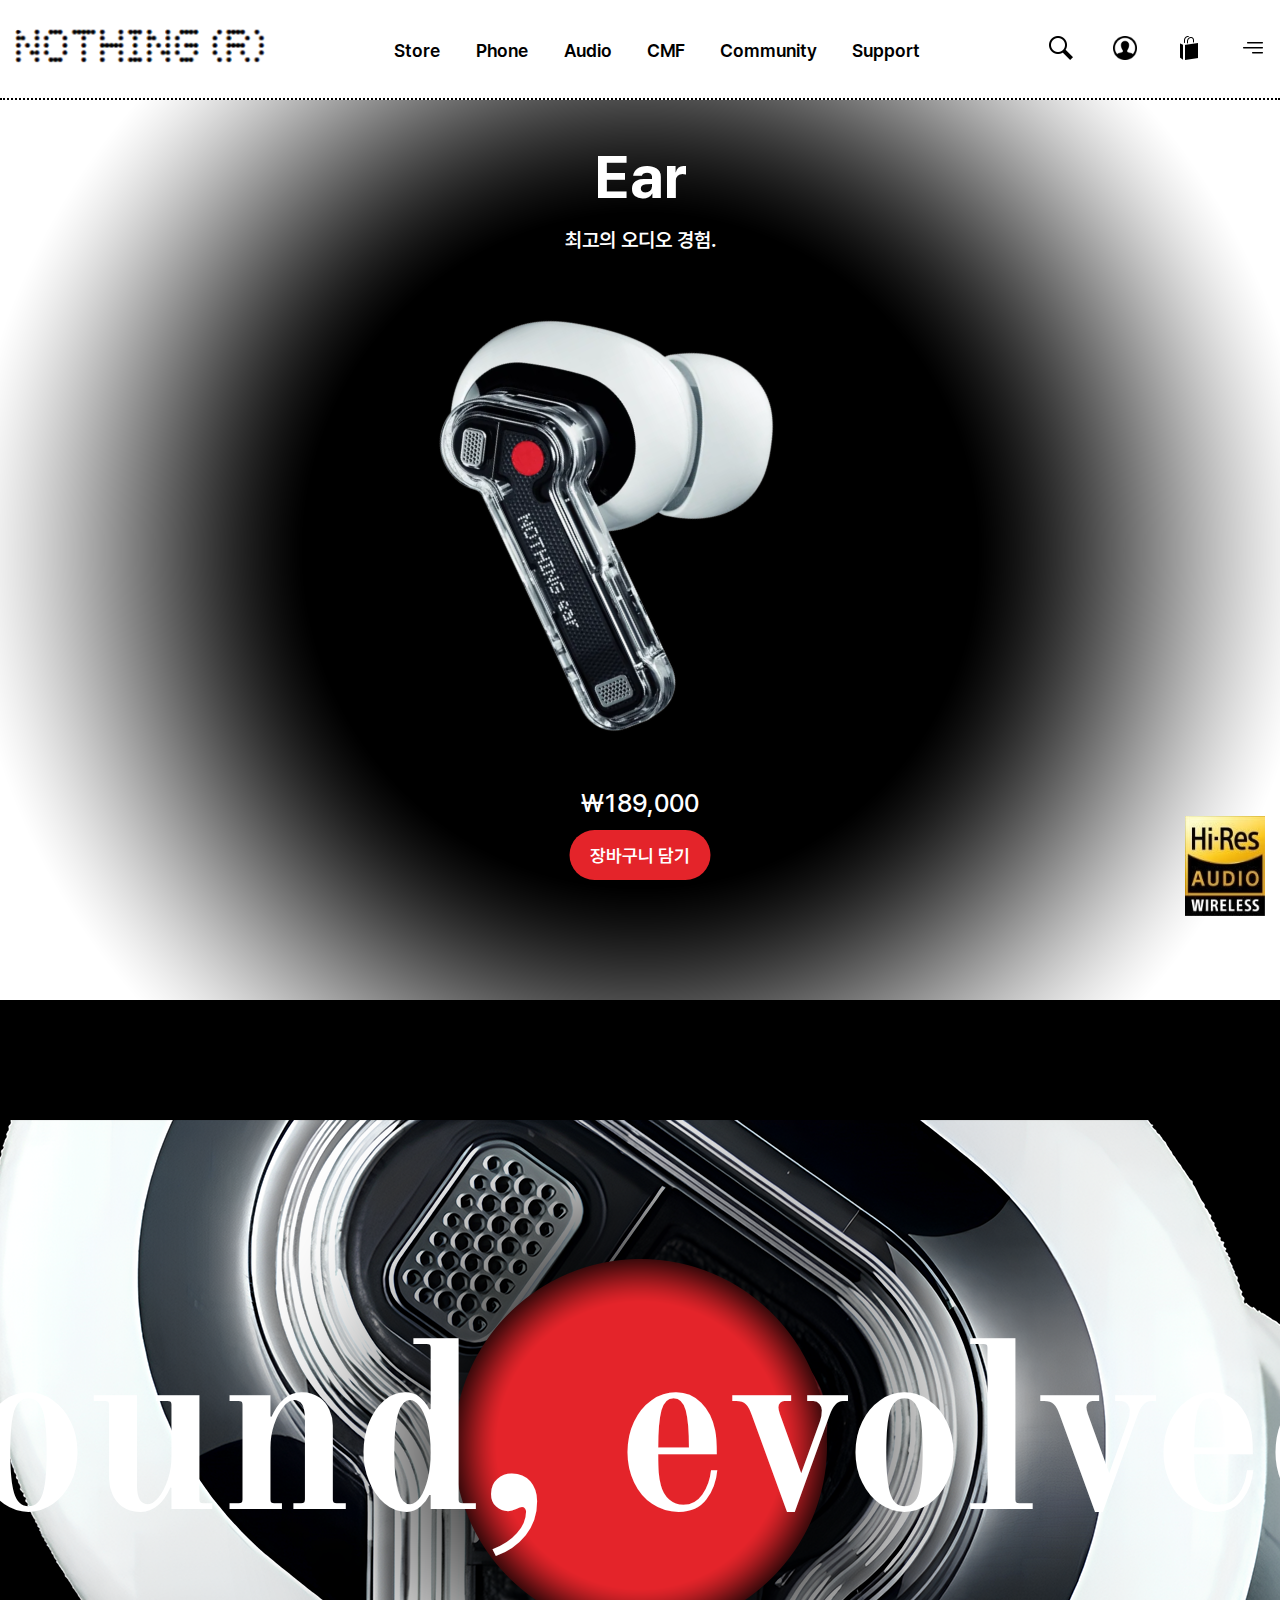
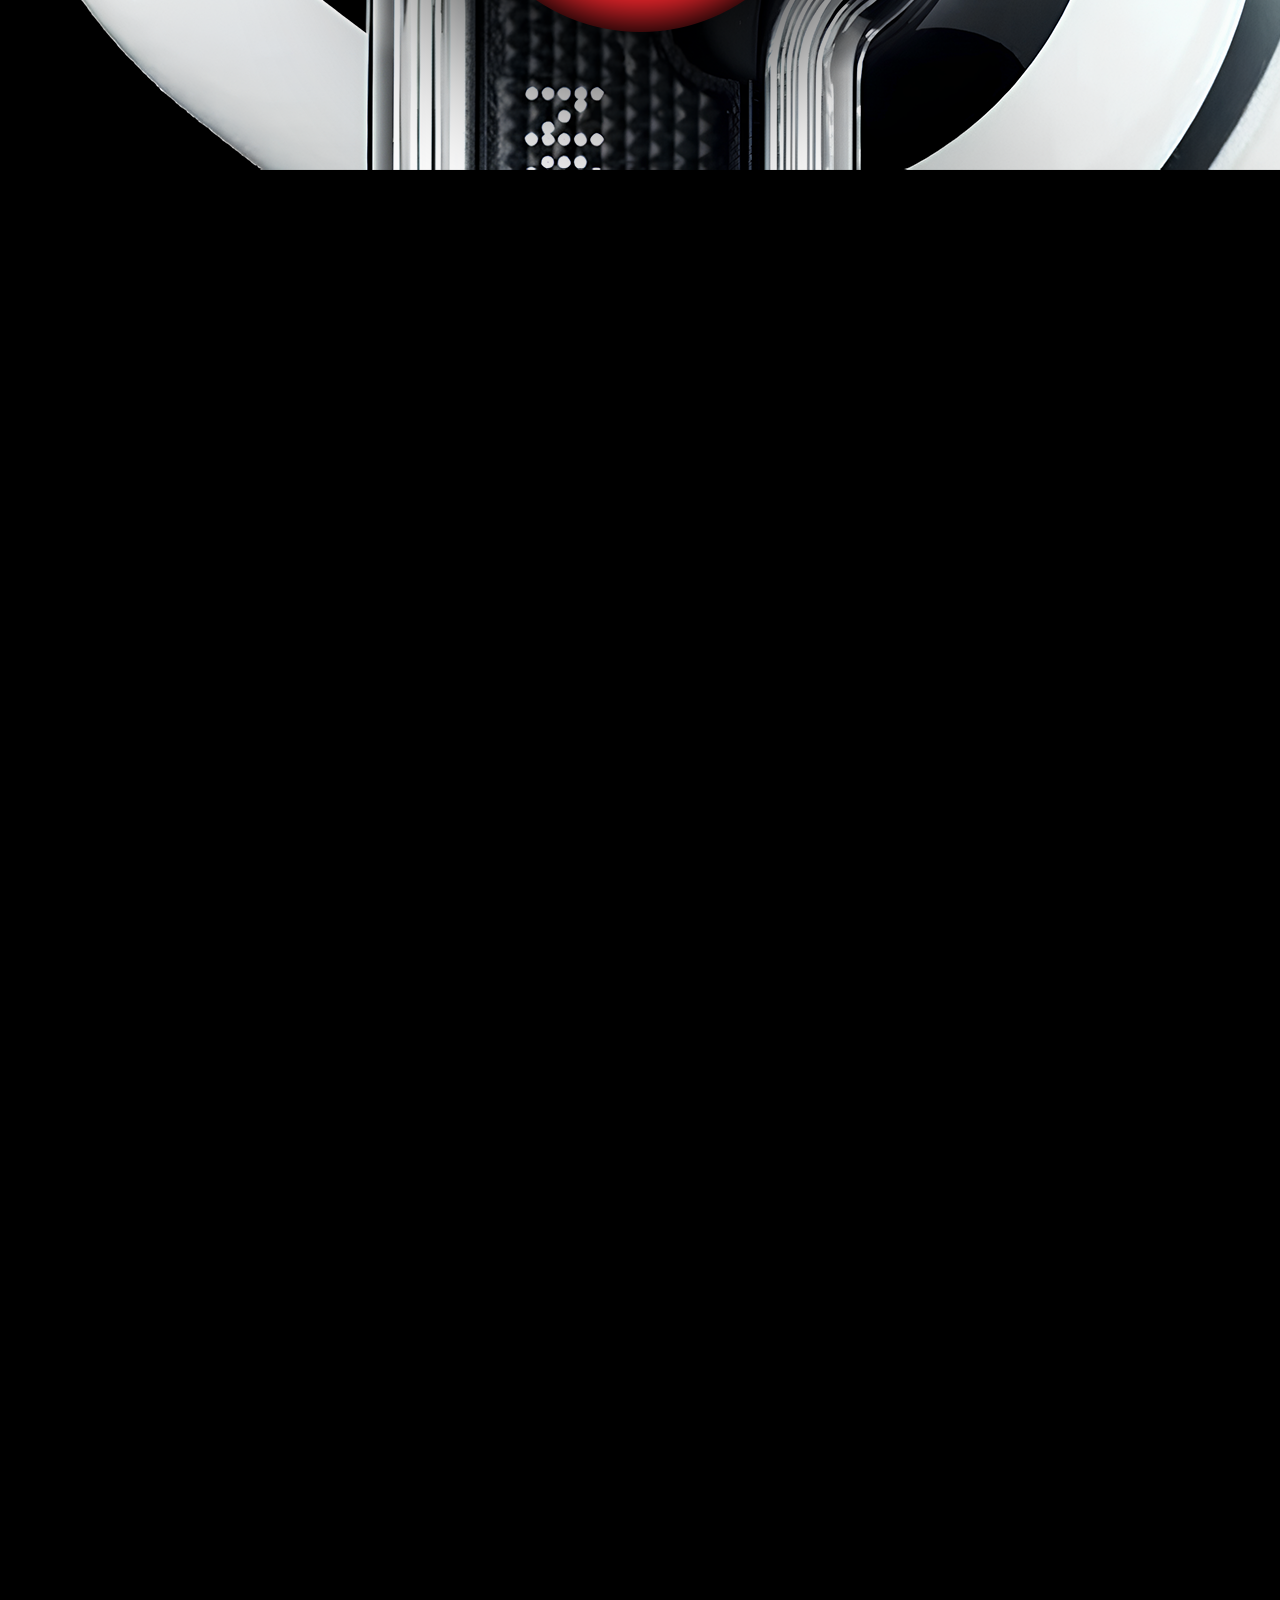
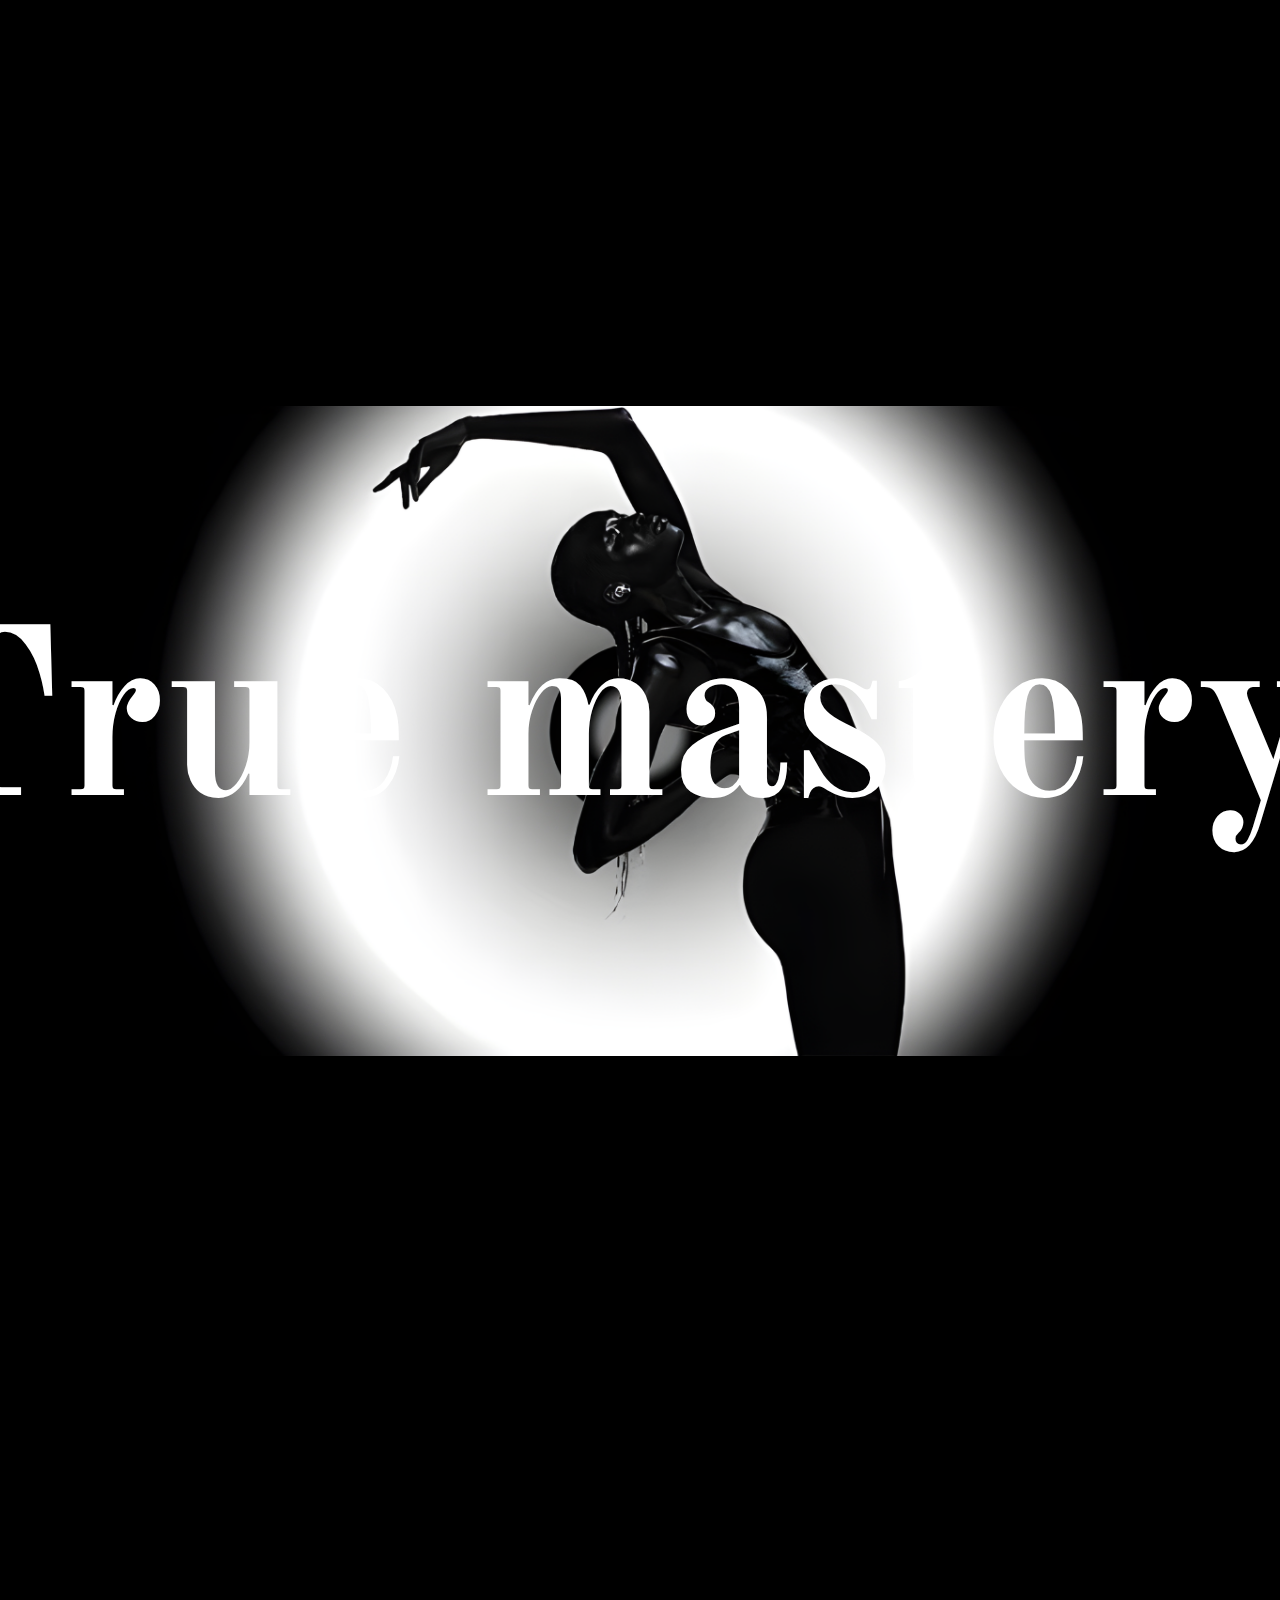
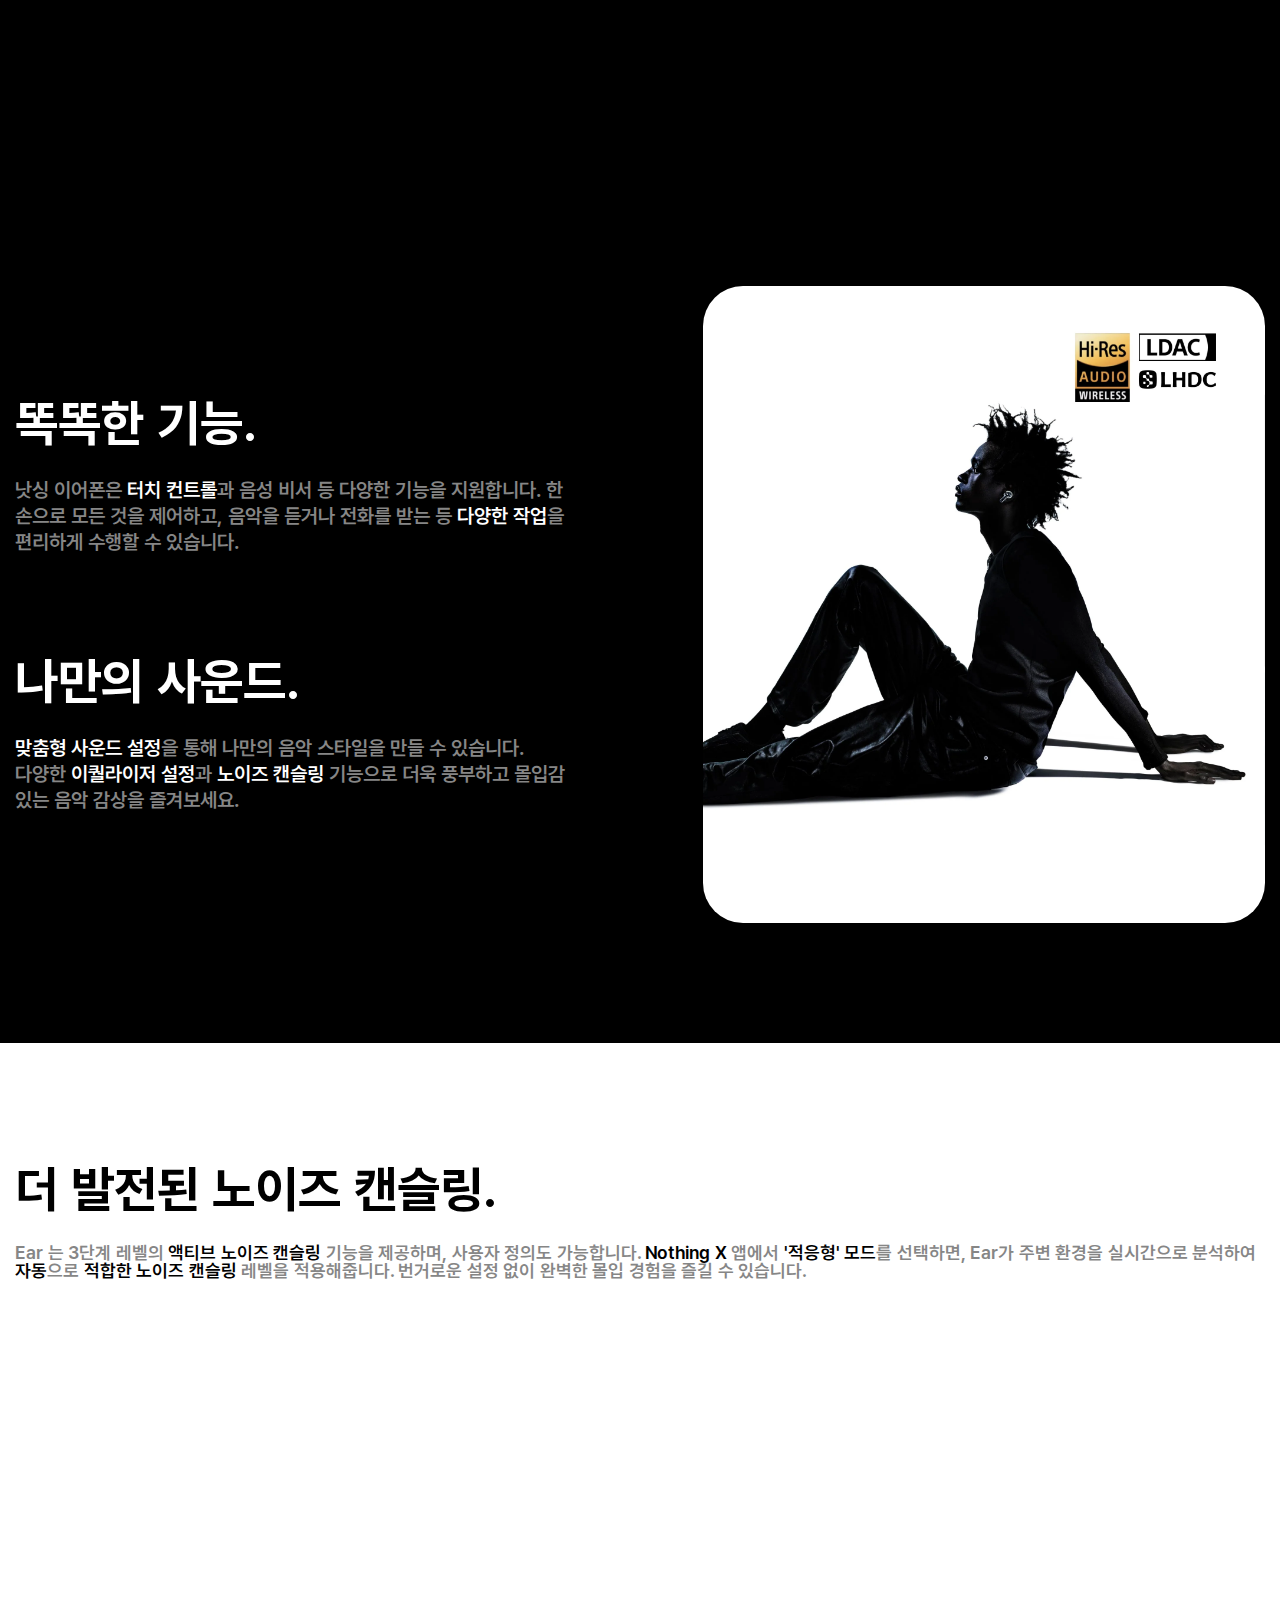
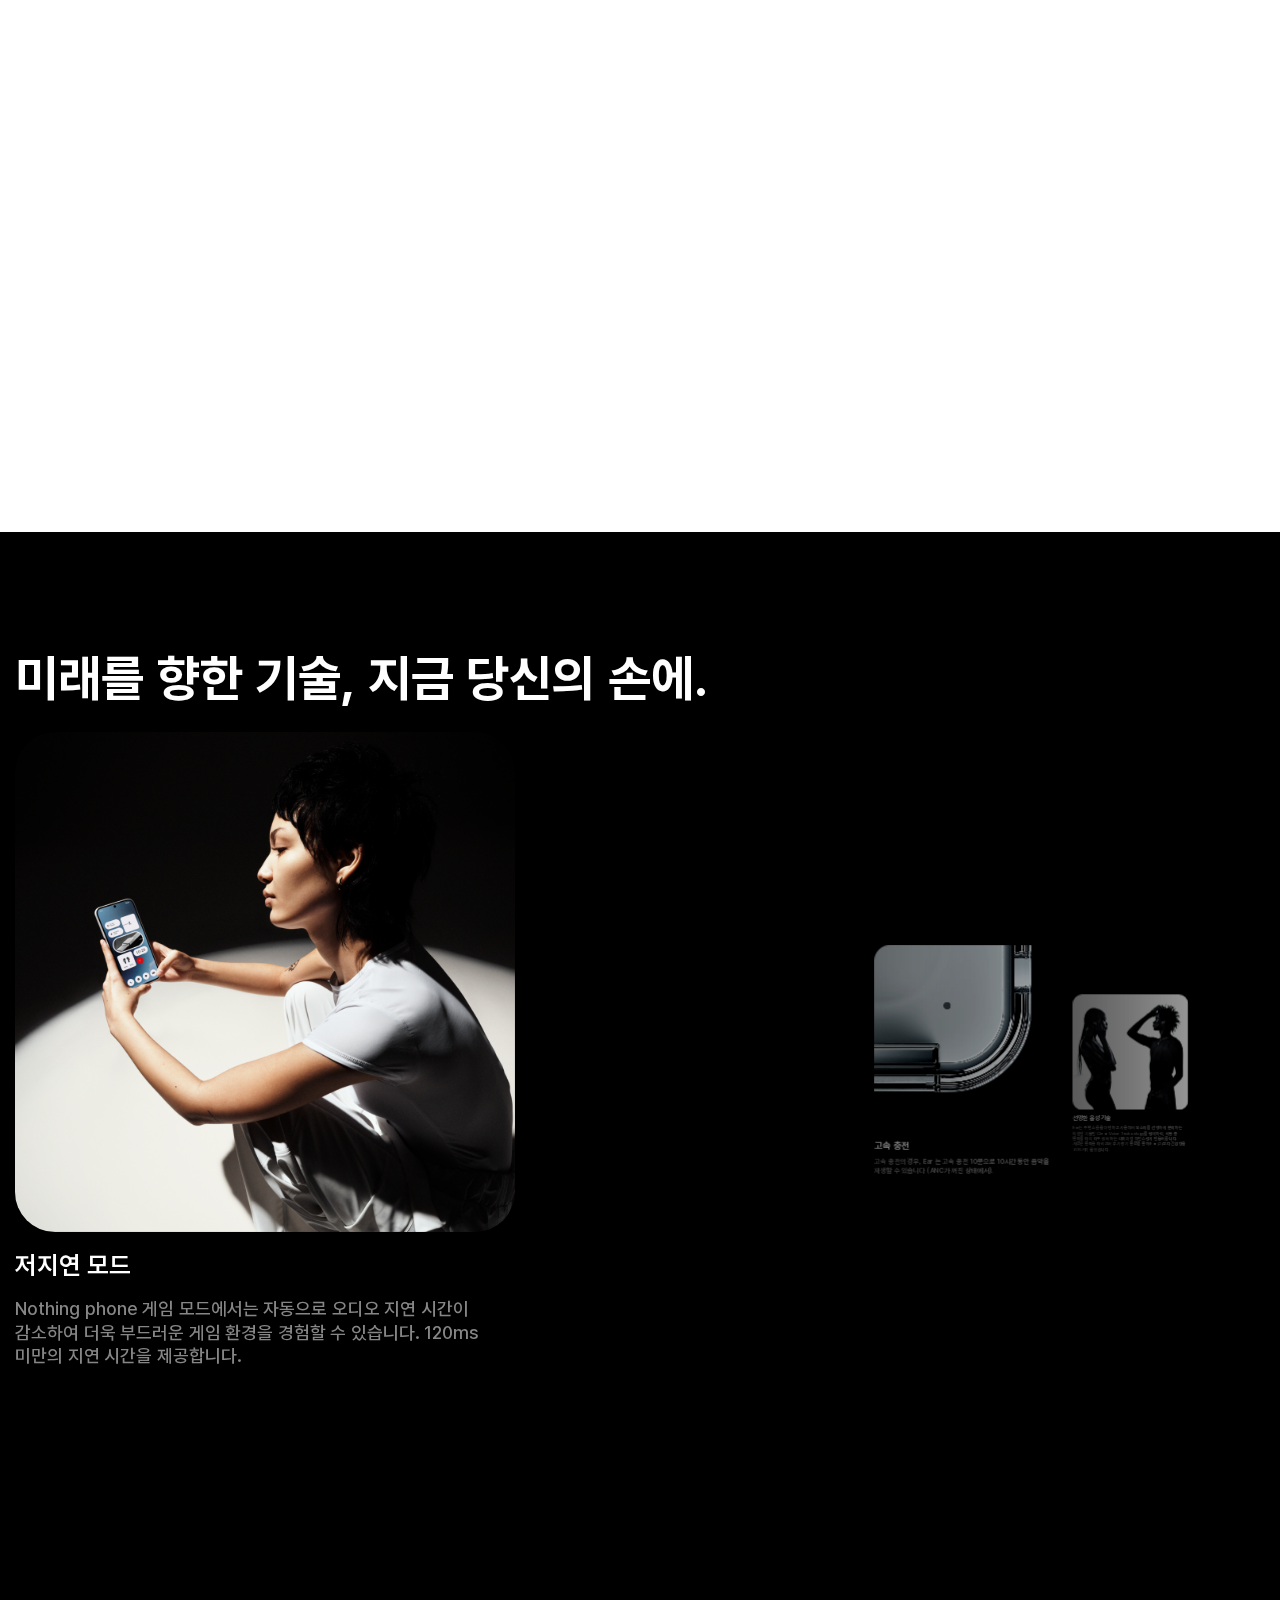
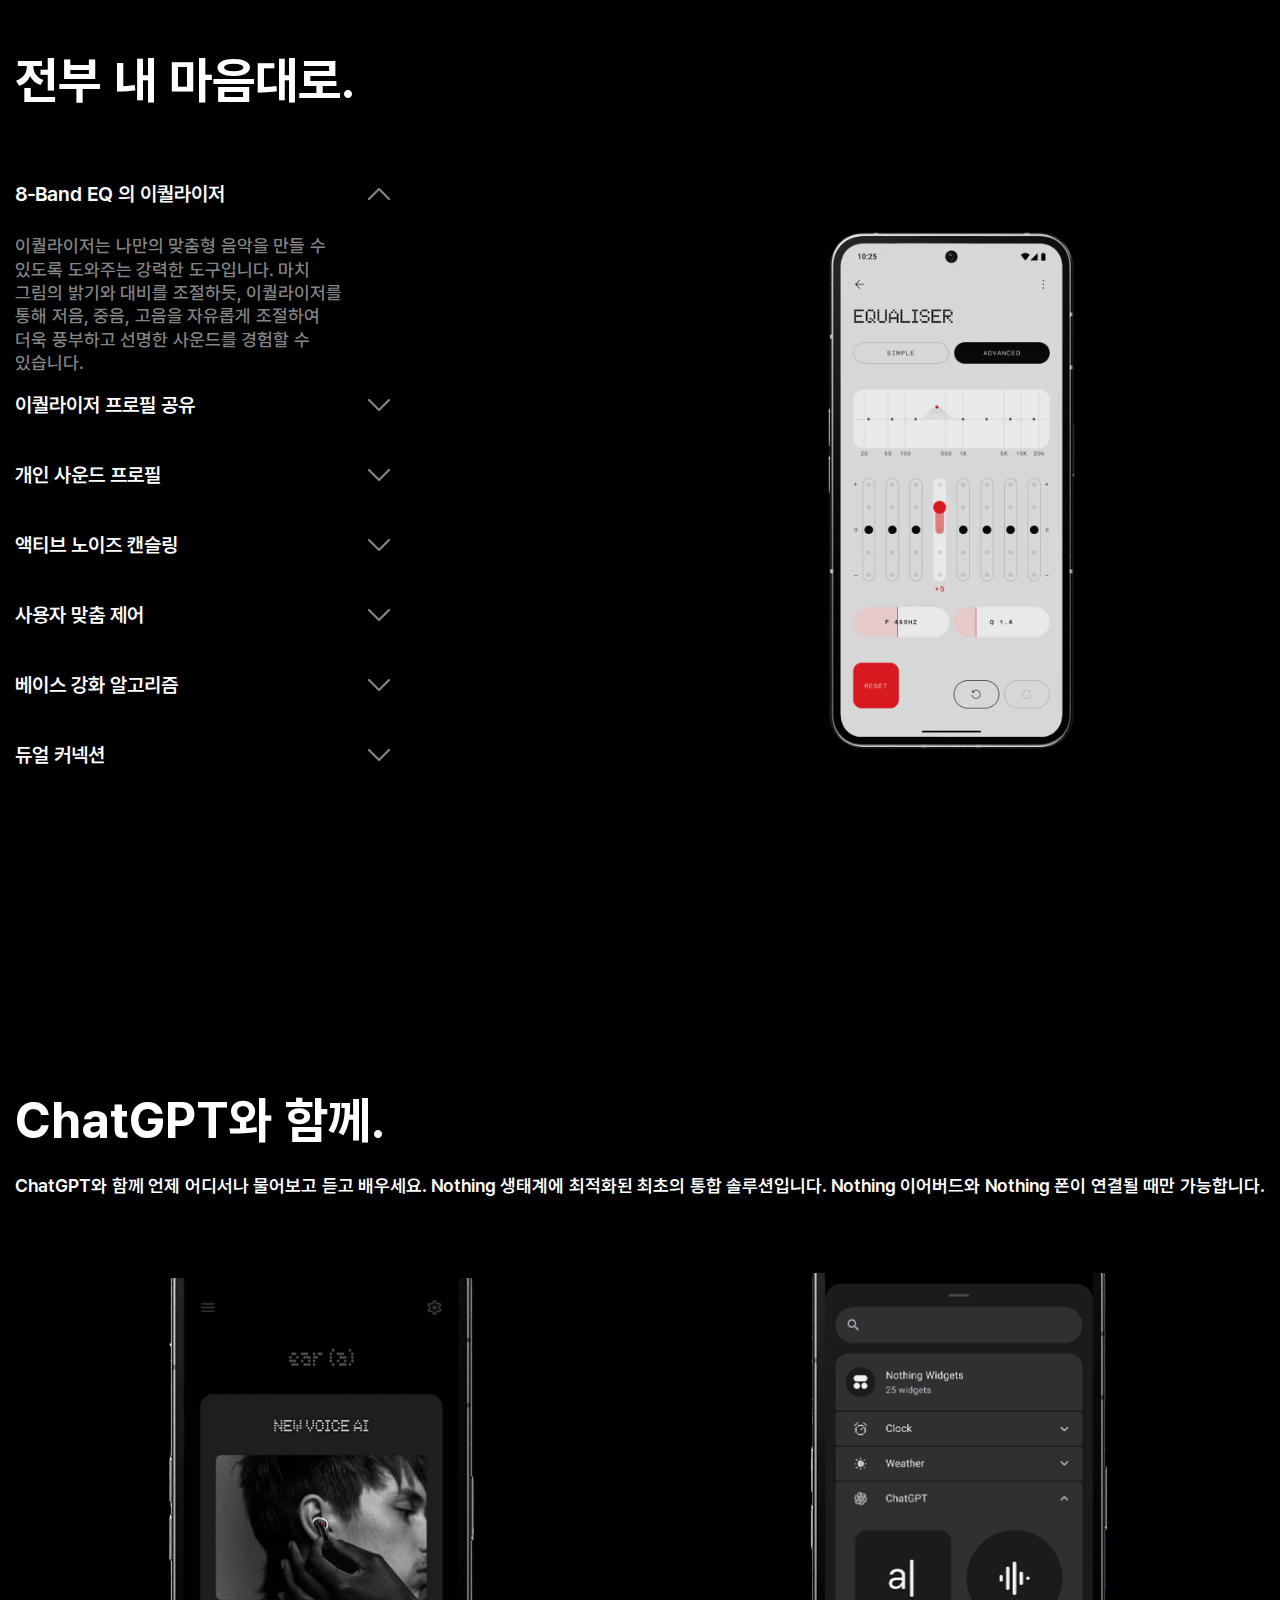
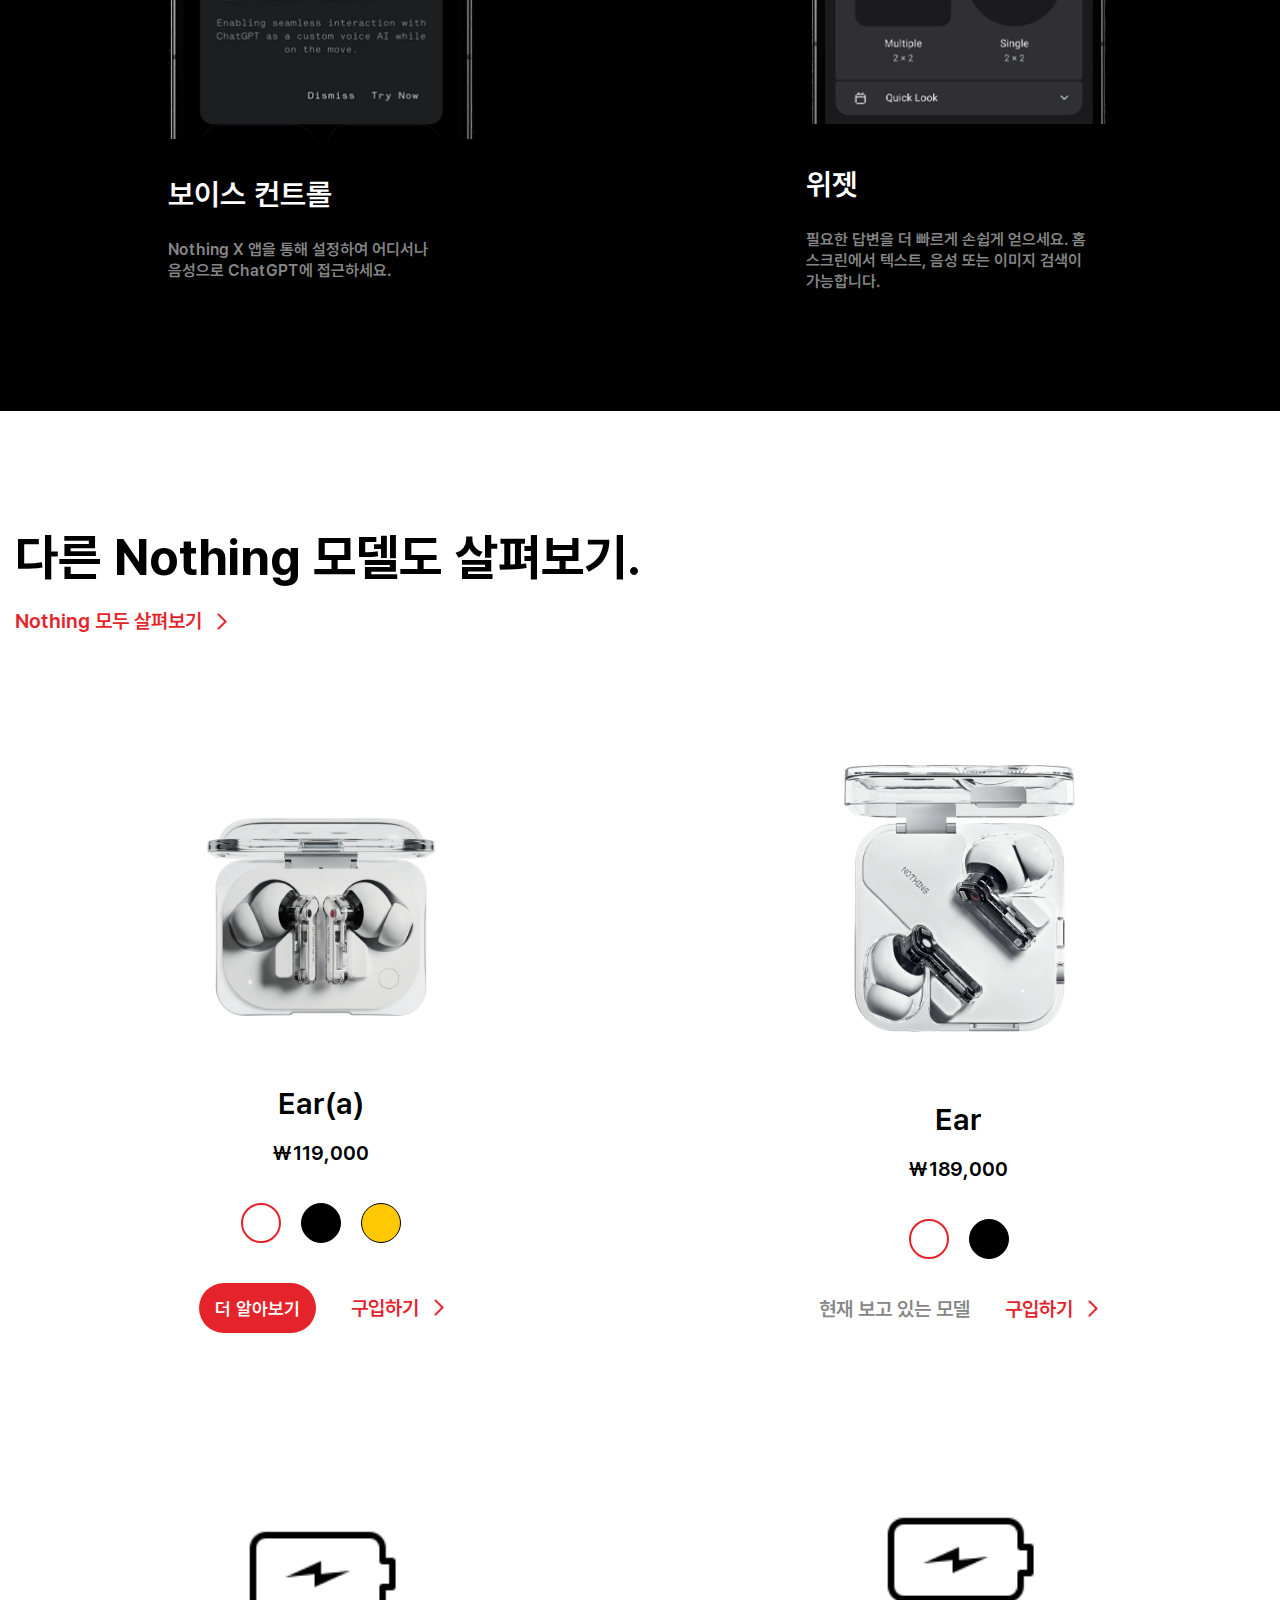
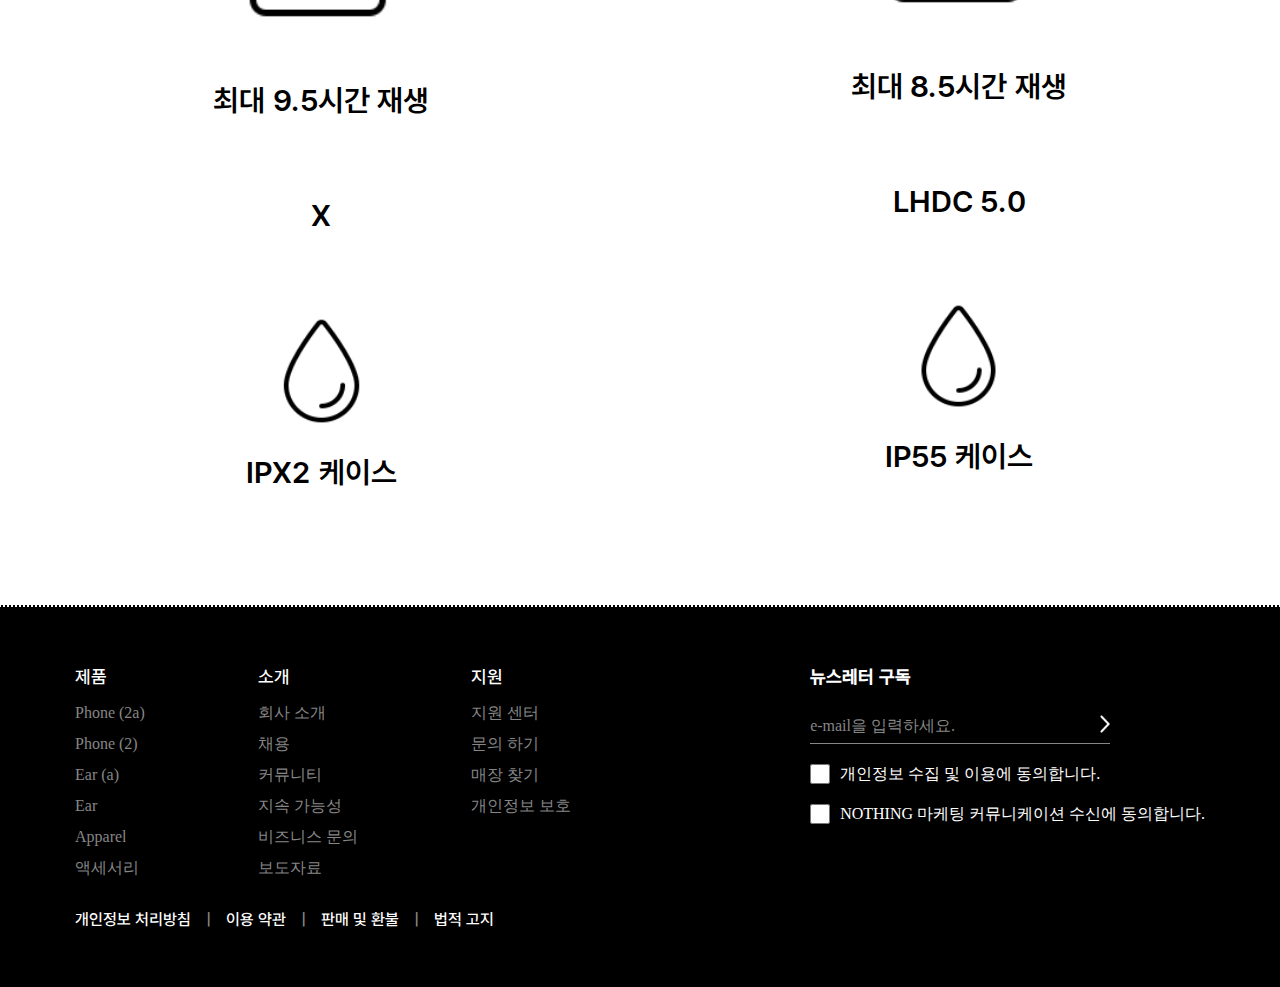
==== sub/index.html @ fcf58b46 "08.22" ====
<!DOCTYPE html>
<html lang="ko">

<head>
    <meta charset="UTF-8">
    <meta name="viewport" content="width=device-width, initial-scale=1.0">
    <title>NOTHING리뉴얼(서브)</title>
    <link rel="stylesheet" href="css/style.css">
    <link rel="stylesheet" href="https://cdn.jsdelivr.net/npm/swiper@11/swiper-bundle.min.css" /><!-- swiper slide -->

    <script src="lib/jquery-3.7.1.min.js"></script>
    <script src="https://cdn.jsdelivr.net/npm/swiper@11/swiper-bundle.min.js"></script><!-- swiper slide -->
    <script src="lib/jquery-ui.min.js"></script>
    <script src="js/common.js"></script> <!-- 헤더 연결 -->
    <script>
        $(function () {


            let colorBtn1 = $('.section10 .inner .item_wrap .item .text .color_btn01 button');
            let colorBtn2 = $('.section10 .inner .item_wrap .item .text .color_btn02 button');
            let colorImg1 = $('.section10 .inner .item_wrap .ear_img01 img');
            let colorImg2 = $('.section10 .inner .item_wrap .ear_img02 img');

            colorBtn1.click(function(){
                colorBtn1.removeClass('on');
                $(this).addClass('on');
                colorImg1.removeClass('on');
                colorImg1.eq($(this).index()).addClass('on');
            });
            colorBtn2.click(function(){
                colorBtn2.removeClass('on');
                $(this).addClass('on');
                colorImg2.removeClass('on');
                colorImg2.eq($(this).index()).addClass('on');
            });

            /* 스크롤 시 아이템 나타나기 */
            window.addEventListener('scroll', () => {
                let scrollBar = window.scrollY;
                let section01Text = document.querySelector('.section01 h3');
                let section03Text = document.querySelector('.section03 h3');
                let section02 = document.querySelector('.section02');
                let section02Item = document.querySelectorAll('.section02 .item');
                let section04Item = document.querySelector('.section04 .item_wrap');
                let section04Img = document.querySelector('.section04 img');

                console.log(scrollBar);
                if ($(window).width() >= 1024) {
                    if (1400 < scrollBar) {
                        section02.classList.add('scroll_on');

                        section02Item.forEach((item, index) => {
                            item.classList.add('on' + index, 'scroll_on');
                        });
                    } else {
                        section02.classList.remove('scroll_on');
                        section02Item.forEach((item) => {
                            item.classList.remove('on', 'scroll_on');
                        });
                    }
                    if (700 < scrollBar) {
                        section01Text.classList.add('fade');
                    } else {
                        section01Text.classList.remove('fade');
                    }
                    if (3100 < scrollBar) {
                        section03Text.classList.add('fade');
                    } else {
                        section03Text.classList.remove('fade');
                    }
                    if (3900 < scrollBar) {
                        section04Item.classList.add('scroll_on');
                        section04Img.classList.add('scroll_on');
                    } else {
                        section04Item.classList.remove('scroll_on');
                        section04Img.classList.remove('scroll_on');
                    }
                } else {
                    section02.classList.add('scroll_on');
                    section02Item.forEach((item, index) => {
                        item.classList.add('on' + index, 'scroll_on');
                    });
                    section01Text.classList.add('fade');
                    section03Text.classList.add('fade');
                    section04Item.classList.add('scroll_on');
                    section04Img.classList.add('scroll_on');
                }

            });

            /* section08 옵션 클릭 시 depth02와 순서값에 맞는 이미지 나타내기 */
            let bg = $('.section08 .right div')
            $('.section08 .option li').click(function () {
                $('.depth02').removeClass('on');
                $('.depth01').removeClass('on');
                $('.section08 .option li').removeClass('on');
                $(this).children().addClass('on');
                $(this).addClass('on');

                // console.log($(this).index())
                bg.removeClass('on');
                bg.eq($(this).index()).addClass('on');

            });

            $('.up_btn').click(function () {
                $('html, body').animate({
                    scrollTop: 0
                }, 700)
            });
            $(window).scroll(function () {
                /* scrollTop값이 0이면 up버튼 사라짐 */
                if ($(window).scrollTop() > 0) {
                    $('.up_btn').css({
                        'display': 'block'
                    })
                } else {
                    $('.up_btn').css({
                        'display': 'none'
                    })
                    $('header').removeClass('on');
                }
            });

            /* a 태그 클릭 막기 */
            $('.section08 .option > li a').click(function (event) {
                event.preventDefault();
                // alert()
            });

            /* 스와이퍼 슬라이드 */
            var swiper = new Swiper(".slide07", {
                effect: "coverflow",
                grabCursor: true,
                centeredSlides: true,
                slidesPerView: "auto",
                coverflowEffect: {
                    rotate: 0,
                    stretch: 0,
                    depth: 2000,
                    modifier: 1,
                    slideShadows: true,
                },
                pagination: {
                    el: ".swiper-pagination",
                    clickable: true,
                },
                loop: true,
                freemode: true,
            });
        }); //script end
    </script>
</head>

<body>
    <div class="up_btn">
        <img src="img/icon/up.png" alt="위로가기">
    </div>
    <header id="header"></header><!-- #header end -->

    <div class="header02">
        <div class="inner">
            <h1>Ear</h1>
            <div class="text">
                <p>개요</p>
                <p>제품 사양</p>
                <button>구입하기</button>
            </div><!-- .text end -->
        </div><!-- .inner end -->
    </div><!-- .header02 end -->

    <div class="main_visual">
        <div class="inner">
            <img src="img/main_ear.png" alt="낫싱이어">
            <div class="text">
                <div class="text_top">
                    <h2>Ear</h2>
                    <p>최고의 오디오 경험.</p>
                </div><!-- .text_top end -->
                <div class="text_btm">
                    <strong>₩189,000</strong>
                    <button>장바구니 담기</button>
                </div><!-- .text btm end -->
            </div>
            <figure class="award">
                <img src="img/audio.jpg" alt="오디오">
            </figure>
        </div><!-- .inner end -->
    </div><!-- .main_visual end -->

    <section class="section01">
        <h3>Sound, evolved.</h3>
    </section><!-- .section01 end -->

    <section class="section02">
        <div class="inner">
            <div class="item">
                <h3>일상을 특별하게.</h3>
                <p><span>최고의 오디오</span> 경험을 선사합니다. 보다 풍부한 음색을 전달하기 위해
                    세라믹과 같은 <span>프리미엄 소재</span>를 직접 선정하여 제작했습니다.</p>
            </div><!-- .item end -->
            <div class="item">
                <h3>나만의 개성을 표현하다.</h3>
                <p>낫싱은 단순한 기기가 아닌, 당신의 <span>개성</span>을 표현하는 하나의 도구입니다.
                    낫싱과 함께라면 당신의 개성은 더욱 빛날 것입니다.</p>
            </div><!-- .item end -->
            <div class="item">
                <h3>미래를 선도하는 혁신.</h3>
                <p>낫싱은 <span>미래 기술</span>을 가장 먼저 <span>경험</span>할 수 있는 <span>기회</span>입니다. 끊임없는 연구 개발을
                    통해 낫싱은 항상 한 발 앞서 나아갑니다. 낫싱과 함께 미래를 선도해 나가세요.</p>
            </div><!-- .item end -->
        </div><!-- .inner end -->
    </section><!-- .section02 end -->

    <section class="section03">
        <h3>True mastery.</h3>
    </section><!-- .section03 end -->

    <section class="section04">
        <div class="inner">
            <div class="item_wrap">
                <div class="item">
                    <h3>단순함 속에 담긴 놀라운 기술.</h3>
                    <p>낫싱 이어폰은 단순한 음향 기기가 아닙니다. 투명한 디자인 속에 감춰진
                        놀라운 <span>고품질 사운드</span>는 당신의 귀를 사로잡을 것입니다. 마치 콘서트홀에
                        있는 듯한 <span>생생한 음질</span>을 경험해 보세요.</p>
                </div>
                <div class="item">
                    <h3>초소형이지만 강력하다. </h3>
                    <p>새로운 <span>세라믹 진동판</span>과 함께 사용하여 각 이어버드 내의 <span>공기 흐름</span>을
                        <span>10%</span> 증가시켰습니다. 이는 왜곡을 줄이고 더욱 <span>풍부한 선명도</span>를 제공합니다.
                    </p>
                </div>
            </div><!-- .item_wrap end -->
            <img src="img/section04_ear.png" alt="낫싱이어 블랙">
        </div><!-- .inner end -->
    </section><!-- .section04 end -->

    <section class="section05">
        <div class="inner">
            <div class="item_wrap">
                <div class="item">
                    <h3>똑똑한 기능.</h3>
                    <p>낫싱 이어폰은 <span>터치 컨트롤</span>과 음성 비서 등 다양한 기능을 지원합니다.
                        한 손으로 모든 것을 제어하고, 음악을 듣거나 전화를 받는 등<span>
                            다양한 작업</span>을 편리하게 수행할 수 있습니다.</p>
                </div>
                <div class="item">
                    <h3>나만의 사운드.</h3>
                    <p><span>맞춤형 사운드 설정</span>을 통해 나만의 음악 스타일을 만들 수 있습니다.
                        다양한 <span>이퀄라이저 설정</span>과 <span>노이즈 캔슬링</span> 기능으로 더욱 풍부하고
                        몰입감 있는 음악 감상을 즐겨보세요.</p>
                </div>
            </div><!-- .item_wrap end -->
            <img src="img/section05.png" alt="낫싱이어">
        </div><!-- .inner end -->
    </section><!-- .section05 end -->

    <section class="section06">
        <div class="inner">
            <div class="text">
                <h3>더 발전된 노이즈 캔슬링.</h3>
                <p>Ear 는 3단계 레벨의 <span>액티브 노이즈 캔슬링</span> 기능을 제공하며, 사용자 정의도 가능합니다.
                    <span>Nothing X</span> 앱에서<span> '적응형' 모드</span>를 선택하면, Ear가 주변 환경을 실시간으로 분석하여 <span>자동</span>으로
                    <span>적합한 노이즈 캔슬링</span> 레벨을 적용해줍니다.
                    번거로운 설정 없이 완벽한 몰입 경험을 즐길 수 있습니다.
                </p>
            </div><!-- .text end -->
            <video autoplay loop muted>
                <source src="img/video/2e4e1fec693a4bbda82b3840456c987f.mp4" type="video/mp4">
            </video>
        </div><!-- .inner end -->
    </section><!-- .section06 end -->

    <section class="section07">
        <div class="inner">
            <h3>미래를 향한 기술, 지금 당신의 손에.</h3>
            <div class="swiper slide07">
                <div class="swiper-wrapper">
                    <div class="swiper-slide">
                        <img src="img/slide01.png" alt="슬라이드01">
                        <div class="text">
                            <h4>저지연 모드</h4>
                            <p>Nothing phone 게임 모드에서는
                                자동으로 오디오 지연 시간이 감소하여
                                더욱 부드러운 게임 환경을 경험할 수 있습니다.
                                120ms 미만의 지연 시간을 제공합니다.</p>
                        </div><!-- .text end -->
                    </div>
                    <div class="swiper-slide">
                        <video autoplay loop muted>
                            <source src="img/video/slide05.mp4" type="video/mp4">
                        </video>
                        <div class="text">
                            <h4>고속 충전</h4>
                            <p>고속 충전의 경우, Ear 는 고속 충전 10분으로 10시간 동안 음악을 재생할 수 있습니다
                                (ANC가 꺼진 상태에서).</p>
                        </div><!-- .text end -->
                    </div>
                    <div class="swiper-slide">
                        <img src="img/slide03.png" alt="슬라이드03">
                        <div class="text">
                            <h4>선명한 음성 기술</h4>
                            <p>Ear는 주변 소음을 차단하고 사용자의 목소리를 선명하게 분리하는 최첨단 기술인 Clear Voice Technology를 탑재하여, 이동 중 통화를 마치 마주
                                앉아 하는 대화처럼 자연스럽게 만들어줍니다. 새로운 통화용 마이크와 추가 공기 통로를 통해 Ear (2)보다 간섭량을 60%까지 줄였습니다.</p>
                        </div><!-- .text end -->
                    </div>
                    <div class="swiper-slide">
                        <video autoplay loop muted>
                            <source src="img/video/slide06.mp4" type="video/mp4">
                        </video>
                        <div class="text">
                            <h4>듀얼 커넥션</h4>
                            <p>동시에 두 개의 기기 연결을 유지해보세요. 노트북에서 음악을 듣다가 휴대폰으로 걸려온 전화를 매끄럽게 받아보세요. 손도 대지 않고요.</p>
                        </div><!-- .text end -->
                    </div>
                    <div class="swiper-slide">
                        <img src="img/slide04.jpg" alt="슬라이드05">
                        <div class="text">
                            <h4>최대 8.5시간 음악 재생</h4>
                            <p>더 멀리 갈 수 있는 힘을 지닌 Ear는 1회 충전으로 Ear (2)보다 25% 더 오래 지속되는 배터리 수명을 제공합니다. 케이스에 충전하면 ANC 기능을 끈
                                상태로 40.5시간 이상 지속적으로 사용할 수 있습니다.</p>
                        </div><!-- .text end -->
                    </div>
                </div>
                <div class="swiper-pagination"></div>
            </div><!-- .swiper end -->
        </div><!-- .inner end -->
    </section><!-- .section07 end -->

    <section class="section08">
        <div class="inner">
            <h3>전부 내 마음대로.</h3>
            <div class="item_wrap">
                <div class="left">
                    <ul class="option">
                        <li class="on">
                            <a href="#" class="depth01 on">8-Band EQ 의 이퀄라이저<img src="img/icon/Vector_2.png"
                                    alt="셰브론"></a>
                            <ul class="depth02 on">
                                <li><a href="#">이퀄라이저는 나만의 맞춤형 음악을
                                        만들 수 있도록 도와주는 강력한
                                        도구입니다. 마치 그림의 밝기와 대비를
                                        조절하듯, 이퀄라이저를 통해 저음, 중음,
                                        고음을 자유롭게 조절하여 더욱 풍부하고
                                        선명한 사운드를 경험할 수 있습니다.</a></li>
                            </ul>
                        </li>
                        <li>
                            <a href="#" class="depth01">이퀄라이저 프로필 공유<img src="img/icon/Vector_2.png" alt="셰브론"></a>
                            <ul class="depth02">
                                <li><a href="#">내가 만든 최고의 음악 설정을 친구들과 공유해 보세요. QR코드를 이용하여 직접 만든 이퀄라이저 설정을 다른 사람에게도 똑같이
                                        적용할 수 있습니다.
                                    </a></li>
                            </ul>
                        </li>
                        <li>
                            <a href="#" class="depth01">개인 사운드 프로필<img src="img/icon/Vector_2.png" alt="셰브론"></a>
                            <ul class="depth02">
                                <li><a href="#">개인의 취향에 맞는 이퀄라이저 기능을 통해 음악 감상의 즐거움을 더욱 높여보세요.</a></li>
                            </ul>
                        </li>
                        <li>
                            <a href="#" class="depth01">액티브 노이즈 캔슬링<img src="img/icon/Vector_2.png" alt="셰브론"></a>
                            <ul class="depth02">
                                <li><a href="#">조용한 세상, 나만의 공간을 선물하세요. 비행기, 지하철, 카페 등 어떤 환경에서도 외부 소음을 완벽하게 차단하여 오롯이 음악에
                                        집중할 수 있습니다.</a></li>
                            </ul>
                        </li>
                        <li>
                            <a href="#" class="depth01">사용자 맞춤 제어<img src="img/icon/Vector_2.png" alt="셰브론"></a>
                            <ul class="depth02">
                                <li><a href="#">원하는 대로 자유롭게 조절하여 최적의 환경을 만들 수 있습니다.</a></li>
                            </ul>
                        </li>
                        <li>
                            <a href="#" class="depth01">베이스 강화 알고리즘<img src="img/icon/Vector_2.png" alt="셰브론"></a>
                            <ul class="depth02">
                                <li><a href="#">베이스를 강화하여 더욱 풍부하고 깊이 있는 사운드를 경험하세요. 이퀄라이저 기능을 통해 저음을 강조하여 나만의 사운드를 만들 수
                                        있습니다.</a></li>
                            </ul>
                        </li>
                        <li>
                            <a href="#" class="depth01">듀얼 커넥션<img src="img/icon/Vector_2.png" alt="셰브론"></a>
                            <ul class="depth02">
                                <li><a href="#">자유로운 기기 전환으로 끊김없는 연결을 경험하세요. 스마트폰과 태블릿을 동시에 연결하여 음악 감상과 통화를 자유롭게
                                        즐기세요.</a></li>
                            </ul>
                        </li>
                    </ul><!-- .option end -->
                </div><!-- .left end -->
                <div class="right">
                    <div class="bg01 on"></div>
                    <div class="bg02"></div>
                    <div class="bg03"></div>
                    <div class="bg04"></div>
                    <div class="bg05"></div>
                    <div class="bg06"></div>
                    <div class="bg07"></div>
                </div><!-- .right end -->
            </div><!-- .item_wrap end -->
        </div><!-- .inner end -->
    </section><!-- .section08 end -->

    <section class="section09">
        <div class="inner">
            <h3>ChatGPT와 함께.</h3>
            <p>ChatGPT와 함께 언제 어디서나 물어보고 듣고 배우세요. Nothing 생태계에 최적화된 최초의 통합 솔루션입니다.
                Nothing 이어버드와 Nothing 폰이 연결될 때만 가능합니다.
            </p>
            <div class="item_wrap">
                <div class="item">
                    <img src="img/section09_01.png" alt="보이스 컨트롤">
                    <div class="text">
                        <h4>보이스 컨트롤</h4>
                        <p>Nothing X 앱을 통해 설정하여 어디서나
                            음성으로 ChatGPT에 접근하세요. </p>
                    </div>
                </div><!-- .item end -->
                <div class="item">
                    <img src="img/section09_02.png" alt="위젯">
                    <div class="text">
                        <h4>위젯</h4>
                        <p>필요한 답변을 더 빠르게 손쉽게 얻으세요.
                            홈 스크린에서 텍스트, 음성 또는 이미지
                            검색이 가능합니다.</p>
                    </div>
                </div><!-- .item end -->
            </div><!-- .item_wrap end -->
        </div><!-- .inner end -->
    </section><!-- .section09 end -->

    <section class="section10">
        <div class="inner">
            <h3>다른 Nothing 모델도 살펴보기.</h3>
            <a href="#">Nothing 모두 살펴보기 <img src="img/icon/right_red.png" alt="화살표"></a>

            <div class="item_wrap">
                <div class="item ear_img01">
                    <img src="img/ear(a)_white.webp" alt="낫싱이어(a)-화이트" class="on">
                    <img src="img/ear(a)_black.webp" alt="낫싱이어(a)-블랙">
                    <img src="img/section10_01.jpg" alt="낫싱이어(a)-옐로우">
                    <div class="text">
                        <h4>Ear(a)</h4>
                        <strong>₩119,000</strong>
                        <div class="color color_btn01">
                            <button class="white on"><span>white</span></button>
                            <button class="black"><span>black</span></button>
                            <button class="yellow"><span>yellow</span></button>
                        </div><!-- .color end -->
                        <div class="button">
                            <button>더 알아보기</button>
                            <a href="#">구입하기 <img src="img/icon/right_red.png" alt="화살표"></a>
                        </div><!-- .butten end -->
                    </div><!-- .text end -->
                    <div class="item02">
                        <div class="box01">
                            <img src="img/icon/배터리100px.png" alt="배터리">
                            <p>최대 9.5시간 재생</p>
                        </div><!-- .box01 end -->
                        <div class="box02">
                            X
                        </div><!-- .box02 end -->
                        <div class="box03">
                            <img src="img/icon/방수.png" alt="방수">
                            <p>IPX2 케이스</p>
                        </div><!-- .box03 end -->
                    </div><!-- .item end -->
                </div><!-- .item end -->

                <div class="item ear_img02">
                    <img src="img/section10_02.jpg" alt="이어-화이트" class="on">
                    <img src="img/ear_black.webp" alt="이어-블랙">
                    <div class="text">
                        <h4>Ear</h4>
                        <strong>₩189,000</strong>
                        <div class="color color_btn02">
                            <button class="white on"><span>white</span></button>
                            <button class="black"><span>black</span></button>
                        </div><!-- .color end -->
                        <div class="button">
                            <p>현재 보고 있는 모델</p>
                            <a href="#">구입하기 <img src="img/icon/right_red.png" alt="화살표"></a>
                        </div><!-- .butten end -->
                    </div><!-- .text end -->
                    <div class="item02">
                        <div class="box01">
                            <img src="img/icon/배터리100px.png" alt="배터리">
                            <p>최대 8.5시간 재생</p>
                        </div><!-- .box01 end -->
                        <div class="box02">
                            LHDC 5.0
                        </div><!-- .box02 end -->
                        <div class="box03">
                            <img src="img/icon/방수.png" alt="방수">
                            <p>IP55 케이스</p>
                        </div><!-- .box03 end -->
                    </div><!-- .item end -->
                </div><!-- .item end -->
            </div><!-- .item_wrap end -->

        </div><!-- .inner end -->
    </section><!-- .section10 end -->

    <footer class="footer">
        <div class="inner">
            <div class="left">
                <div class="item_wrap">
                    <div class="item">
                        <ul>
                            <strong>제품</strong>
                            <li><a href="#">Phone (2a)</a></li>
                            <li><a href="#">Phone (2)</a></li>
                            <li><a href="#">Ear (a)</a></li>
                            <li><a href="#">Ear</a></li>
                            <li><a href="#">Apparel</a></li>
                            <li><a href="#">액세서리</a></li>
                        </ul>
                    </div><!-- .item end -->
                    <div class="item">
                        <ul>
                            <strong>소개</strong>
                            <li><a href="#">회사 소개</a></li>
                            <li><a href="#">채용</a></li>
                            <li><a href="#">커뮤니티</a></li>
                            <li><a href="#">지속 가능성</a></li>
                            <li><a href="#">비즈니스 문의</a></li>
                            <li><a href="#">보도자료</a></li>
                        </ul>
                    </div><!-- .item end -->
                    <div class="item">
                        <ul>
                            <strong>지원</strong>
                            <li><a href="#">지원 센터</a></li>
                            <li><a href="#">문의 하기</a></li>
                            <li><a href="#">매장 찾기</a></li>
                            <li><a href="#">개인정보 보호</a></li>
                        </ul>
                    </div><!-- .item end -->
                </div><!-- .item_wrap end -->
            </div><!-- .left end -->
            <div class="right">

                <h4>뉴스레터 구독</h4>

                <div class="email">
                    <input type="email" required>
                    <label>
                        <p>e-mail을 입력하세요.</p>
                    </label>
                    <a href="#"><img src="img/icon/right_white.png" alt="제출하기"></a>
                    <span></span>
                </div><!-- .email end -->

                <div class="check">
                    <ul>
                        <li>
                            <input type="checkbox" name="check2" id="agree1">
                            <label for="agree1">
                                개인정보 수집 및 이용에 동의합니다.
                            </label>
                        </li>
                        <li>
                            <input type="checkbox" name="check2" id="agree2">
                            <label for="agree2">
                                NOTHING 마케팅 커뮤니케이션 수신에 동의합니다.
                            </label>
                        </li>
                </div>
                </ul><!-- .check end -->
            </div><!-- .right end -->
        </div><!-- .inner end -->
        <div class="bottom">
            <ul>
                <li><a href="#">개인정보 처리방침</a></li>
                <p>｜</p>
                <li><a href="#">이용 약관</a></li>
                <p>｜</p>
                <li><a href="#">판매 및 환불</a></li>
                <p>｜</p>
                <li><a href="#">법적 고지</a></li>
            </ul>
        </div><!-- .bottom end -->
    </footer><!-- .footer end -->
</body>

</html>
---- sub/css/style.css ----
@charset "UTF-8";

@import url('common.css');
@import url('reset.css');

@font-face {
    font-family: 'semibold';
    src: url('../폰트/프리텐다드/Pretendard-SemiBold.eot');
    src: url('../폰트/프리텐다드/Pretendard-SemiBold.eot?#iefix') format('embedded-opentype'),
        url('../폰트/프리텐다드/Pretendard-SemiBold.woff2') format('woff2'),
        url('../폰트/프리텐다드/Pretendard-SemiBold.woff') format('woff');
    font-weight: 600;
    font-style: normal;
    font-display: swap;
}
@font-face {
    font-family: 'bold';
    src: url('../폰트/프리텐다드/Pretendard-Bold.eot');
    src: url('../폰트/프리텐다드/Pretendard-Bold.eot?#iefix') format('embedded-opentype'),
        url('../폰트/프리텐다드/Pretendard-Bold.woff2') format('woff2'),
        url('../폰트/프리텐다드/Pretendard-Bold.woff') format('woff');
    font-weight: bold;
    font-style: normal;
    font-display: swap;
}
@font-face {
    font-family: 'medium';
    src: url('../폰트/프리텐다드/Pretendard-Medium.eot');
    src: url('../폰트/프리텐다드/Pretendard-Medium.eot?#iefix') format('embedded-opentype'),
        url('../폰트/프리텐다드/Pretendard-Medium.woff2') format('woff2'),
        url('../폰트/프리텐다드/Pretendard-Medium.woff') format('woff');
    font-weight: 500;
    font-style: normal;
    font-display: swap;
}
@font-face {
    font-family: 'Old Standard TT';
    src: url('../폰트/Old_Standard_TT/OldStandardTT-Bold.woff2') format('woff2'),
        url('../폰트/Old_Standard_TT/OldStandardTT-Bold.woff') format('woff');
    font-weight: bold;
    font-style: normal;
    font-display: swap;
}
body.on {
    overflow: hidden; /* 스크롤 막기 */
}
body { 
    background-color: #000;
}

.up_btn {
    width: 70px;
    height: 70px;
    background-color: transparent;
    border: none;
    position: fixed;
    bottom: 50px;
    right: 50px;
    z-index: 5;
    cursor: pointer;
    background-color: #fff;
    border-radius: 50%;

    display: none;
}
.up_btn img {
    width: 100%;
    height: 100%;
    object-fit: cover;
}

.header02 {
    width: 100%;
    background-color: rgba(255, 255, 255, 0.8);
    /* background-color: red; */
    backdrop-filter: blur(5px);
    height: 70px;
    position: fixed;
    top: 0;
    left: 0;
    z-index: 3;
}
.header02 .inner {
    max-width: 1280px;
    width: calc(100% - 30px);
    height: 100%;
    margin: 0 auto;

    display: flex;
    line-height: 70px;
    justify-content: space-between;
    align-content: center;
    text-align: center;
}
.header02 .inner h1 {
    cursor: default;
    font-family: 'bold';
    font-size: 30px;
}
.header02 .inner .text {
    cursor: pointer;
    font-family: 'semibold';
    display: flex;
    align-items: center;
    column-gap: 60px;
}
.header02 .inner .text p:first-child {
    font-family: 'bold';
    text-decoration: underline;
}
.header02 .inner .text button {
    cursor: pointer;
    font-family: 'semibold';
    font-size: 16px;
    background-color: #e4242a;
    color: #fff;
    border: none;
    padding: 7px 14px;
    border-radius: 40px;
}
.main_visual {
    width: 100%;
    height: 900px;
    margin-bottom: 120px;
    background: url('../img/main_bg.png') center center/ cover no-repeat;
}
.main_visual .inner {
    max-width: 1280px;
    width: calc(100% - 30px);
    height: 100%;
    margin: 0 auto;
    position: relative;
}
.main_visual .inner > img {
    width: 350px;
    position: absolute;
    top: 20%;
    left: 50%;
    z-index: 0;
    transform: translate(-50%) rotate(-25deg);
    object-fit: cover;
}
.main_visual .inner .text {
    cursor: default;
    position: absolute;
    top: 5%;
    left: 50%;
    transform: translateX(-50%);
    display: flex;
    align-items: center;
    justify-content: center;
    text-align: center;
    flex-direction: column;
    row-gap: 60vh;
    color: #fff;
}
.main_visual .inner .text h2 {
    font-family: 'bold';
    font-size: 60px;
    margin-bottom: 25px;
}
.main_visual .inner .text p {
    font-family: 'semibold';
    font-size: 20px;
}
.main_visual .inner .text .text_btm {
    display: flex;
    align-items: center;
    flex-direction: column;
    row-gap: 15px;
}
.main_visual .inner .text strong {
    font-family: 'medium';
    font-size: 25px;
    font-weight: normal;
}
.main_visual .inner .text button {
    cursor: pointer;
    font-family: 'semibold';
    font-size: 18px;
    background-color: #e4242a;
    color: #fff;
    border: none;
    border-radius: 40px;
    padding: 12px 20px;
    transition: 0.6s;
}
.main_visual .inner .text button:hover {
    transform: scale(0.95);
}
.main_visual .inner .award {
    position: absolute;
    bottom: 9%;
    right: 0;
    width: 80px;
}
.main_visual .inner .award img {
    width: 100%;
    object-fit: cover;
}
.section01 {
    width: 100%;
    height: 650px;
    margin: 120px auto;
    background: url('../img/section01_bg.png') center center/ cover no-repeat;
    position: relative;
}
.section01 h3 {
    font-family: 'Old Standard TT';
    position: absolute;
    top: 50%;
    left: 50%;
    transform: translate(-50%, -50%) scale(4.0);
    font-size: 60px;
    color: #fff;
    cursor: default;

}
.section01 h3.fade, .section03 h3.fade {
    transform: translate(-50%, -50%) scale(1);
    transition: 1s;
}
.section02 {
    width: 100%;
    height: 100%;
    background: url('../img/section02_ear.png')right 20% center no-repeat fixed;
    background-size: 25%;
}
.section02 .inner {
    max-width: 1280px;
    width: calc(100% - 30px);
    margin: 120px auto;
    display: flex;
    flex-direction: column;
    row-gap: 20%;
    color: #fff;
}
.section02 .inner .item {
    width: 50%;
    margin: 200px 0;
    cursor: default;

    opacity: 0;
    transform: translateX(-100%);
}
.section02 .inner .item.scroll_on {
    opacity: 1;
    transform: translateX(0);
}
.section02 .inner .item.on0 {
    transition: 0.5s 0.3s;
}
.section02 .inner .item.on1 {
    transition: 0.5s 0.6s;
}
.section02 .inner .item.on2 {
    transition: 0.5s 1s;
}
.section02 .inner .item h3 {
    font-family: 'bold';
    font-size: 50px;
    margin-bottom: 30px;
}
.section02 .inner .item p {
    font-family: 'semibold';
    font-size: 20px;
    color: #868686;
    word-break: keep-all;
    line-height: 1.3;
}
.section02 .inner .item p span {
    color: #fff;
}

.section03 {
    width: 100%;
    height: 650px;
    margin: 120px auto;
    background: url('../img/section03_bg.png') center center/ cover no-repeat;
    position: relative;
}
.section03 h3 {
    font-family: 'Old Standard TT';
    position: absolute;
    top: 50%;
    left: 50%;
    transform: translate(-50%, -50%) scale(4.0);
    font-size: 60px;
    color: #fff;
    cursor: default;
}
.section04 {
    width: 100%;
    height: 100%;
}
.section04 .inner {
    max-width: 1280px;
    width: calc(100% - 30px);
    margin: 120px auto;
    display: flex;
    align-items: center;
    justify-content: space-between;
}
.section04 .inner .item_wrap {
    opacity: 0;
    transform: translateX(-100%);
}
.section04 .inner .item_wrap.scroll_on {
    opacity: 1;
    transform: translateX(0);
    transition: 0.6s;
}
.section04 .inner .item {
    width: 80%;
    color: #fff;
    margin: 100px 0;
    word-break: keep-all;
}
.section04 .inner .item h3 {
    font-family: 'bold';
    font-size: 50px;
    margin-bottom: 30px;
}
.section04 .inner .item p {
    font-family: 'semibold';
    font-size: 20px;
    color: #868686;
    word-break: keep-all;
    line-height: 1.3;
}
.section04 .inner .item p span {
    color: #fff;
}
.section04 .inner img {
    width: 30%;
    height: 100%;
    object-fit: cover;

    transform: translateX(100%);
    opacity: 0;
}
.section04 .inner img.scroll_on {
    opacity: 1;
    transform: translateX(0);
    transition: 0.6s;
}
.section05 {
    width: 100%;
    height: 100%;
}
.section05 .inner {
    max-width: 1280px;
    width: calc(100% - 30px);
    margin: 120px auto;
    display: flex;
    align-items: center;
    justify-content: space-between;
}
.section05 .inner .item {
    width: 80%;
    color: #fff;
    margin: 100px 0;
    word-break: keep-all;
    cursor: default;
}
.section05 .inner .item h3 {
    font-family: 'bold';
    font-size: 50px;
    margin-bottom: 30px;
}
.section05 .inner .item p {
    font-family: 'semibold';
    font-size: 20px;
    color: #868686;
    word-break: keep-all;
    line-height: 1.3;
}
.section05 .inner .item p span {
    color: #fff;
}
.section05 .inner img {
    width: 45%;
    height: 75%;
    object-fit: cover;
    border-radius: 40px;
}
.section06 {
    width: 100%;
    height: 100%;
    display: grid;
    background-color: #fff;
}
.section06 .inner {
    max-width: 1280px;
    width: calc(100% - 30px);
    margin: 120px auto;
    display: flex;
    align-items: center;
    flex-direction: column;
    word-break: keep-all;
}
.section06 .inner .text {
    margin-bottom: 100px;
    cursor: default;
}
.section06 .inner .text h3 {
    font-family: 'bold';
    font-size: 50px;
    margin-bottom: 30px;
}
.section06 .inner .text p {
    font-family: 'semibold';
    font-size: 18px;
    color: #868686;
}
.section06 .inner .text p span {
    color: #000;
}
.section06 .inner video {
    width: 90%;
    border-radius: 40px;
    border: none;
}
.section07 {
    width: 100%;
    display: grid;
}
.section07 .inner {
    color: #fff;
    max-width: 1280px;
    width: calc(100% - 30px);
    margin: 120px auto;
}
.section07 .inner h3 {
    cursor: default;
    font-family: 'bold';
    font-size: 50px;
    margin-bottom: 30px;
}
.swiper-slide {
    display: flex !important;
    flex-direction: column;
    /* align-items: center; */
}
.swiper img, .swiper video {
    width: 40%;
    object-fit: cover;
    border-radius: 40px;
    background-color: #000;
}
.swiper-slide .text {
    width: 40%;
    word-break: keep-all;
    background-color: #000;
}
.swiper-slide .text h4 {
    font-family: 'semibold';
    font-size: 25px;
    padding: 20px 0;
}
.swiper-slide .text p {
    font-family: 'medium';
    font-size: 18px;
    color: #868686;
    line-height: 1.3;
}
.swiper-horizontal>.swiper-pagination-bullets, .swiper-pagination-bullets.swiper-pagination-horizontal, .swiper-pagination-custom, .swiper-pagination-fraction {
    display: none;
}

.section08 {
    width: 100%;
    display: grid;
}
.section08 .inner {
    max-width: 1280px;
    width: calc(100% - 30px);
    height: 800px;
    margin: 120px auto;
    display: flex;
    flex-direction: column;
    color: #fff !important;
}
.section08 .inner h3 {
    cursor: default;
    font-family: 'bold';
    font-size: 50px;
    margin-bottom: 80px;
}
.section08 .inner .item_wrap {
    display: flex;
    justify-content: space-between;
    word-break: keep-all;
}.section08 .inner .item_wrap .left {
    width: 30%;
}
.section08 .inner .item_wrap .left .option {
    display: flex;
    flex-direction: column;
    row-gap: 20px;
}
.section08 .inner .item_wrap .left .option > li .depth01{
    color: #fff !important;
    width: 100%;
    display: flex;
    align-items: center;
    justify-content: space-between;
    font-family: 'semibold';
    font-size: 20px;
    margin-bottom: 30px;
}
.section08 .inner .item_wrap .left .option > li .depth01.on img {
    transform: rotate(180deg);
    transition: 0.3s;
}
.section08 .inner .item_wrap .left .option > li .depth02 {
    position: fixed !important;
    width: 90%;
    opacity: 0;
    transform: translateY(100%);
}
.section08 .inner .item_wrap .left .option > li .depth02.on {
    position: static !important;
    opacity: 1;
    transform: translateY(0);
    transition: 0.5s;
}
.section08 .inner .item_wrap .left .option > li .depth02 li a {
    font-family: 'medium';
    font-size: 18px;
    line-height: 1.3;
    color: #868686;
}
.section08 .inner .item_wrap .right {
    width: 50%;
    height: 100%;
    position: relative;
    overflow: hidden;
}
.section08 .inner .item_wrap .right div {
    width: 100%;
    height: 100%;
    opacity: 0;
    transform: translateY(50%);
    transition: 0.5s;
    position: absolute;
    top: 0;
    left: 0;
}
.section08 .inner .item_wrap .right div.on {
    opacity: 1;
    transform: translateY(0);
}
.section08 .inner .item_wrap .right div.bg01 {
    background: url('../img/bg.01.webp') center center/ cover no-repeat;
    background-size: 70%;
}
.section08 .inner .item_wrap .right div.bg02.on {
    background: url('../img/bg.02.webp') center center/ cover no-repeat;
    background-size: 70%;
}
.section08 .inner .item_wrap .right div.bg03 {
    background: url('../img/bg.03.webp') center center/ cover no-repeat;
    background-size: 70%;
}
.section08 .inner .item_wrap .right div.bg04 {
    background: url('../img/bg.04.webp') center center/ cover no-repeat;
    background-size: 70%;
}
.section08 .inner .item_wrap .right div.bg05 {
    background: url('../img/bg.05.webp') center center/ cover no-repeat;
    background-size: 70%;
}
.section08 .inner .item_wrap .right div.bg06 {
    background: url('../img/bg.06.webp') center center/ cover no-repeat;
    background-size: 70%;
}
.section08 .inner .item_wrap .right div.bg07 {
    background: url('../img/bg.07.webp') center center/ cover no-repeat;
    background-size: 70%;
}
.section09 {
    width: 100%;
    display: grid;
}
.section09 .inner {
    max-width: 1280px;
    width: calc(100% - 30px);
    margin: 120px auto;
    color: #fff;
    word-break: keep-all;
    cursor: default;
}
.section09 .inner h3 {
    font-family: 'bold';
    font-size: 50px;
    margin-bottom: 30px;
}
.section09 .inner > p {
    font-family: 'semibold';
    font-size: 18px;
    line-height: 1.3;
    margin-bottom: 70px;
}
.section09 .inner .item_wrap {
    display: flex;
    justify-content: space-between;
    align-items: center;
}
.section09 .inner .item_wrap .item {
    width: 49%;
    display: flex;
    flex-direction: column;
    align-items: center;
}
.section09 .inner .item_wrap .item img {
    width: 50%;
}
.section09 .inner .item_wrap .item:hover img  {
    transform: scale(1.03);
    transition: 0.5s;
}
.section09 .inner .item_wrap .item .text {
    width: 50%;
    margin-top: 40px;
}
.section09 .inner .item_wrap .item .text h4 {
    font-family: 'semibold';
    font-size: 30px;
    margin-bottom: 30px;
}
.section09 .inner .item_wrap .item .text p {
    font-family: 'semibold';
    font-size: 16px;
    line-height: 1.3;
    color: #868686;
}
.section10 {
    width: 100%;
    background-color: #fff;
    display: grid;
}
.section10 .inner {
    max-width: 1280px;
    width: calc(100% - 30px);
    margin: 120px auto;
}
.section10 .inner h3 {
    font-family: 'bold';
    font-size: 50px;
    margin-bottom: 30px;
}
.section10 .inner a {
    font-family: 'semibold';
    font-size: 20px;
    color: #e4242a;
    display: flex;
    align-items: center;
}
.section10 .inner a:hover {
    transform: scale(0.95);
    transition: 0.6s;
}
.section10 .inner a img {
    width: 10px;
    margin-left: 15px;
}
.section10 .inner .item_wrap {
    width: 100%;
    margin-top: 100px;
    display: flex;
    justify-content: space-between;
    align-items: center;
}
.section10 .inner .item_wrap .item {
    width: 49%;
    display: flex;
    flex-direction: column;
    align-items: center;
}
.section10 .inner .item_wrap .item > img {
    width: 50%;
    display: none;
}
.section10 .inner .item_wrap .item > img.on {
    display: block;
}
.section10 .inner .item_wrap .item .text {
    margin-top: 50px;
    display: flex;
    flex-direction: column;
    align-items: center;
    cursor: default;
}
.section10 .inner .item_wrap .item .text h4 {
    font-family: 'semibold';
    font-size: 30px;
    font-weight: normal;
    margin-bottom: 25px;
}
.section10 .inner .item_wrap .item .text strong {
    font-family: 'semibold';
    font-size: 20px;
    font-weight: normal;
    margin-bottom: 40px;
}
.section10 .inner .item_wrap .item .text .color span {
    position: absolute;
    left: -99999999999px;
}
.section10 .inner .item_wrap .item .text .color {
    display: flex;
    column-gap: 20px;
    margin-bottom: 40px;
}
.section10 .inner .item_wrap .item .text .color button {
    width: 40px;
    height: 40px;
    border: 1px solid #000;
    border-radius: 50%;
    cursor: pointer;
}
.section10 .inner .item_wrap .item .text .color button.on {
    border: 2px solid #e4242a;
}
.section10 .inner .item_wrap .item .text .color .white {
    background-color: #fff;
}
.section10 .inner .item_wrap .item .text .color .black {
    background-color: #000;
}
.section10 .inner .item_wrap .item .text .color .yellow {
    background-color: #ffc800;
}
.section10 .inner .item_wrap .item .text .button {
    display: flex;
    column-gap: 35px;
}
.section10 .inner .item_wrap .item .text .button button {
    font-family: 'semibold';
    font-size: 18px;
    border: none;
    background-color: #e4242a;
    padding: 12px 16px;
    color: #fff;
    border-radius: 40px;
    cursor: pointer;
}
.section10 .inner .item_wrap .item .text .button button:hover {
    transform: scale(0.95);
    transition: 0.6s;
}
.section10 .inner .item_wrap .item .text .button p {
    font-family: 'semibold';
    font-size: 20px;
    color: #868686;
}
.section10 .inner .item_wrap .item .item02 {
    margin-top: 160px;
    display: flex;
    flex-direction: column;
    align-items: center;
    cursor: default;
}
.section10 .inner .item_wrap .item .item02 div {
    display: flex;
    flex-direction: column;
    align-items: center;
}
.section10 .inner .item_wrap .item .item02 .box01 img,.section10 .inner .item_wrap .item .item02 .box03 img {
    width: 75%;
}
.section10 .inner .item_wrap .item .item02 .box01 p,.section10 .inner .item_wrap .item .item02 .box03 p {
    font-family: 'semibold';
    font-size: 30px;
    margin-top: 30px;
}
.section10 .inner .item_wrap .item .item02 .box02 {
    margin: 85px;
}
.section10 .inner .item_wrap .item .item02 .box02 {
    font-family: 'semibold';
    font-size: 30px;
}
.footer {
    width: 100%;
    /* height: 410px; */
    background-color: #000;
    outline: 2px dotted #000;
    padding: 60px;
}
.footer .inner {
    max-width: 1280px;
    width: calc(100% - 30px);
    /* height: 100%; */
    margin: 0 auto;
    display: flex;
    justify-content: space-between;
    color: #fff;
}
.footer .inner .left {
    width: 50%;
}
.footer .inner .left .item_wrap {
    display: flex;
    column-gap: 20%;
}
.footer .inner .left .item_wrap .item strong {
    font-family: 'medium';
    display: block;
    font-size: 18px;
    font-weight: normal;
    margin-bottom: 20px;
    cursor: default;
}
.footer .inner .left .item_wrap .item a {
    font-family: 'regular';
    display: block;
    font-size: 16px;
    color: #868686;
    margin-bottom: 15px;
}
.footer .bottom ul {
    max-width: 1280px;
    width: calc(100% - 30px);
    margin: 0 auto;
    margin-top: 20px;
    color: #fff;
    font-family: 'medium';
    display: flex;
    justify-content: flex-start;
    align-items: center;
    column-gap: 10px;
    word-break: keep-all;
}
.footer .bottom ul p {
    color: #868686;
}
.footer .right h4{
    font-family: 'medium';
    font-size: 18px;
}

.email {
    position: relative;
    width: 300px;
    /* margin-left: 50px; */
    margin-top: 30px;
}
  
  .email input {
    font-size: 16px;
    color: #fff;
    width: 300px;
    border: none;
    border-bottom: solid #868686 1px;
    padding-bottom: 10px;
    padding-left: 0px;
    position: relative;
    background: none;
    z-index: 5;
}
  
  .email input::placeholder { color: #868686; }
  .email input:focus { outline: none; }
  
  .email span {
    display: block;
    position: absolute;
    bottom: 0;
    left: 0%;  /* right로만 바꿔주면 오 - 왼 */
    background-color: #000;
    width: 0;
    height: 2px;
    border-radius: 2px;
    transition: 0.5s;
}
  
.email label {
    width: 100%;
    display: flex;
    position: absolute;
    color: #868686;
    left: 0px;
    font-size: 16px;
    bottom: 10px;
    transition: all .2s;
}
  .email label p {
    font-family: 'regular';
    /* width: 80%; */
}

  .email a > img {
    position: absolute;
    top: 0;
    right: 0;
    width: 10px;
    object-fit: cover;
}
  .email input:focus ~ label, .email input:valid ~ label {
    font-size: 16px;
    bottom: 40px;
    color: #fff;
    font-weight: bold;
}
  
  .email input:focus ~ span, .email input:valid ~ span {
    width: 100%;
}
.right .check ul li {
    font-family: 'regular';
    font-size: 16px;
    margin-top: 20px;
    display: flex;
    align-items: center;
    column-gap: 10px;
}
input[type="checkbox"]{
    display: none;
}
input[type="checkbox"]{
    display: inline-block;
    width: 20px;
    height: 20px;
    position: relative;
}
input[type="checkbox"]:checked:after {
    content: '⊙';
    width: 20px;
    height: 20px;
    display: flex;
    align-items: flex-end;
    position: absolute;
    top: 0;
    left: 0;

    background-color: red;
    color: #fff;
    font-size: 20px;
    text-align: center;
    border-radius: 2px;
}
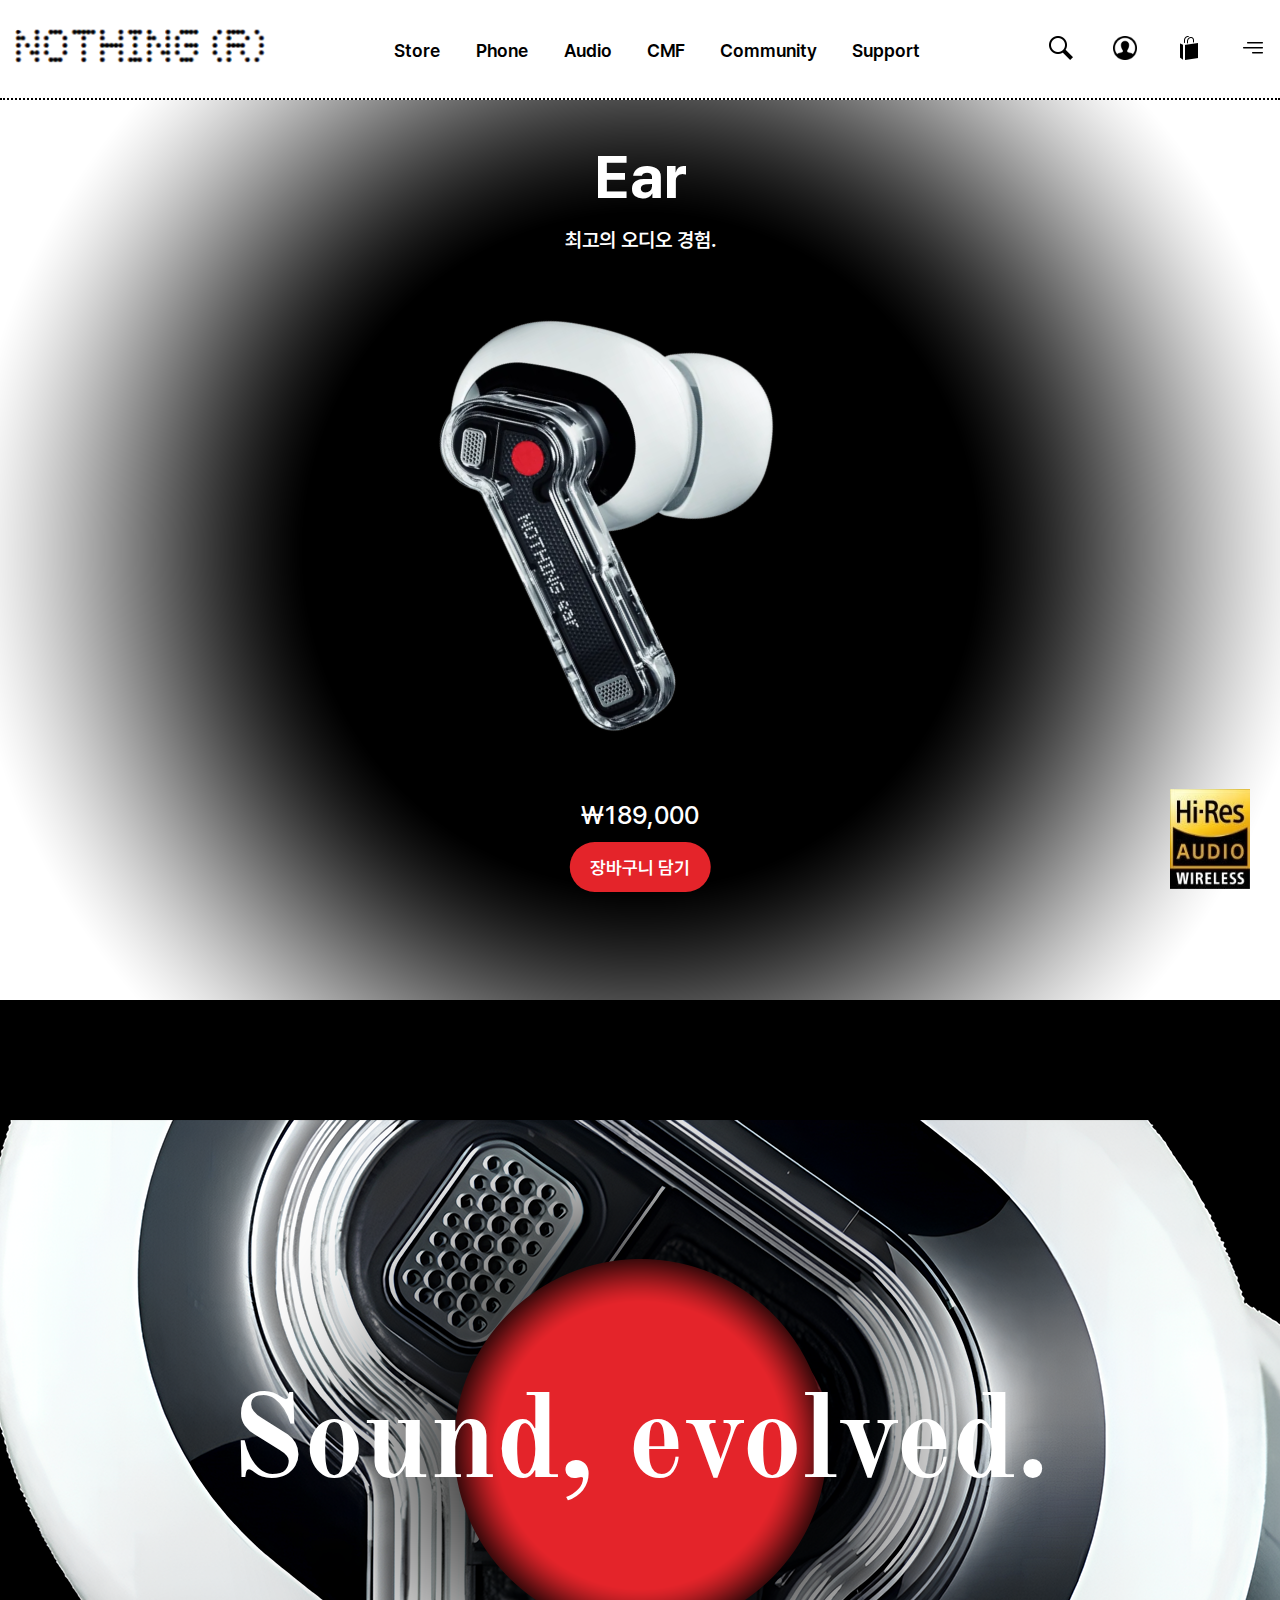
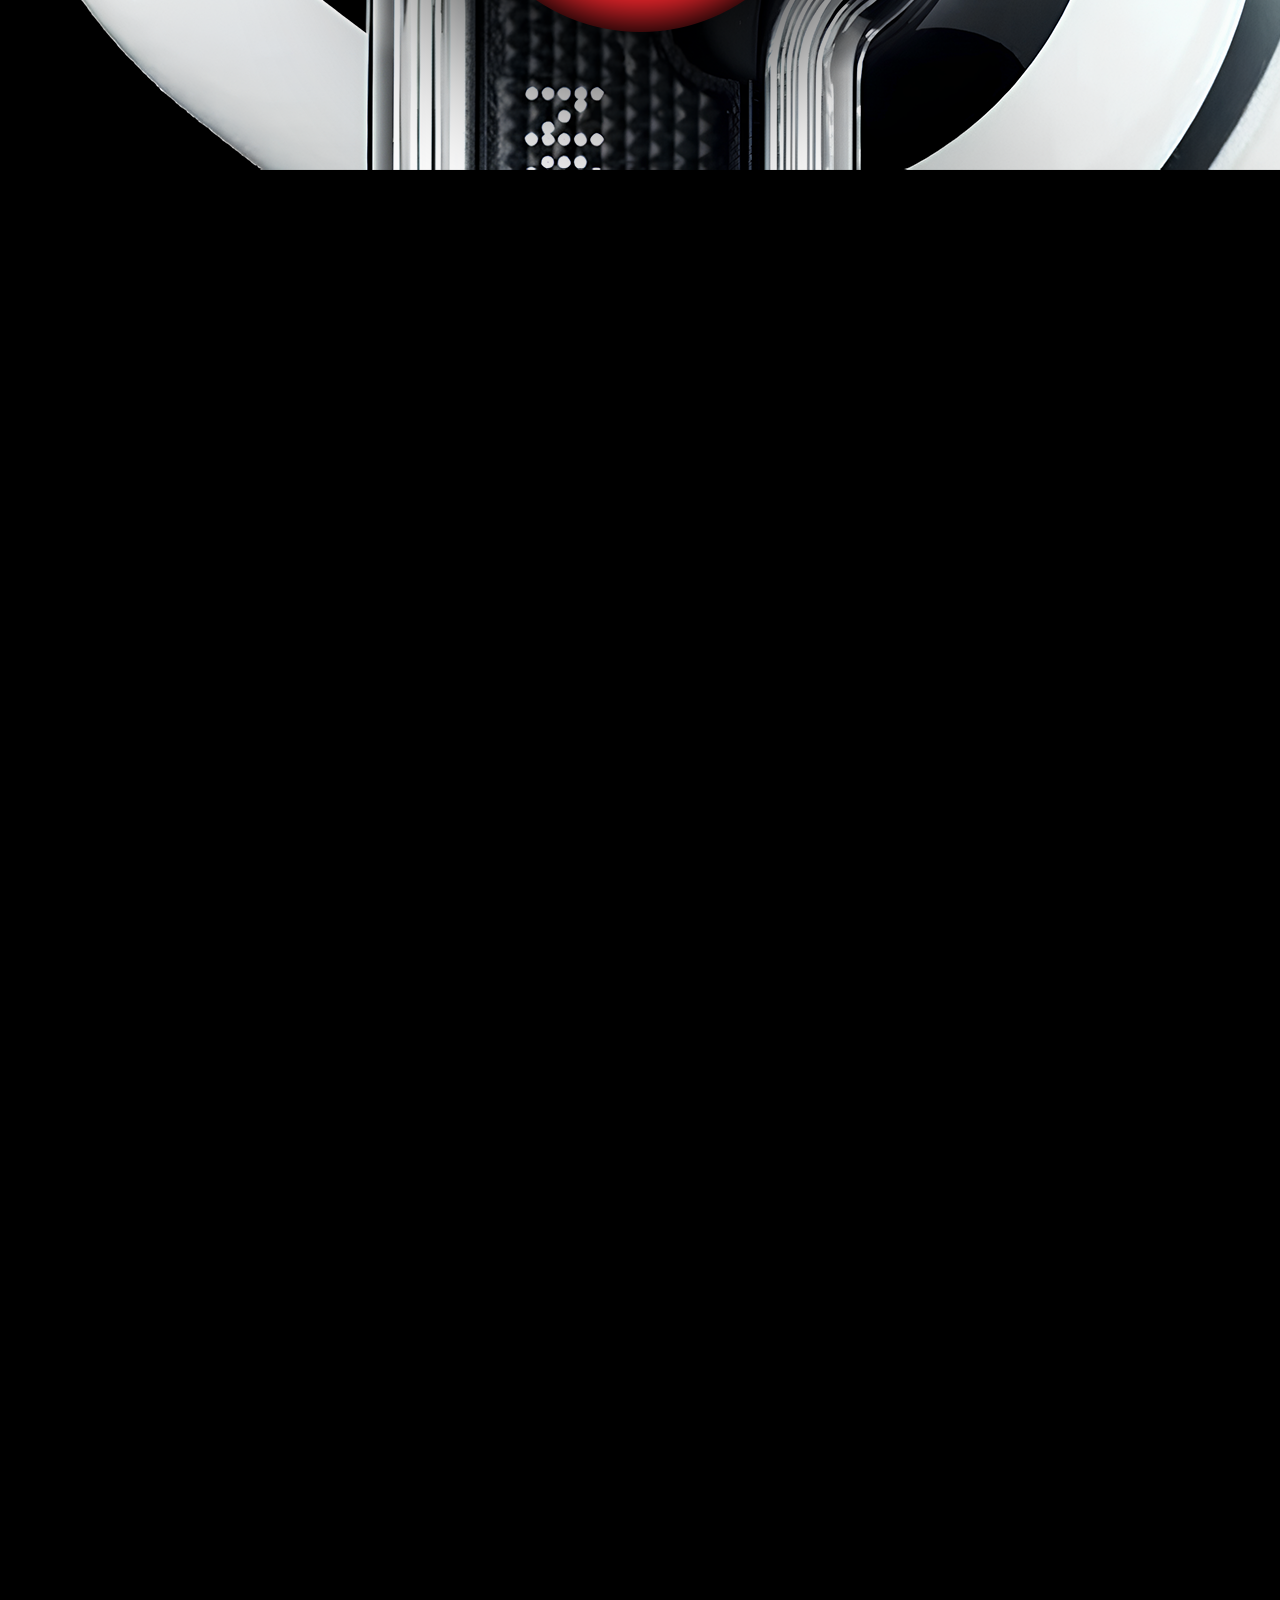
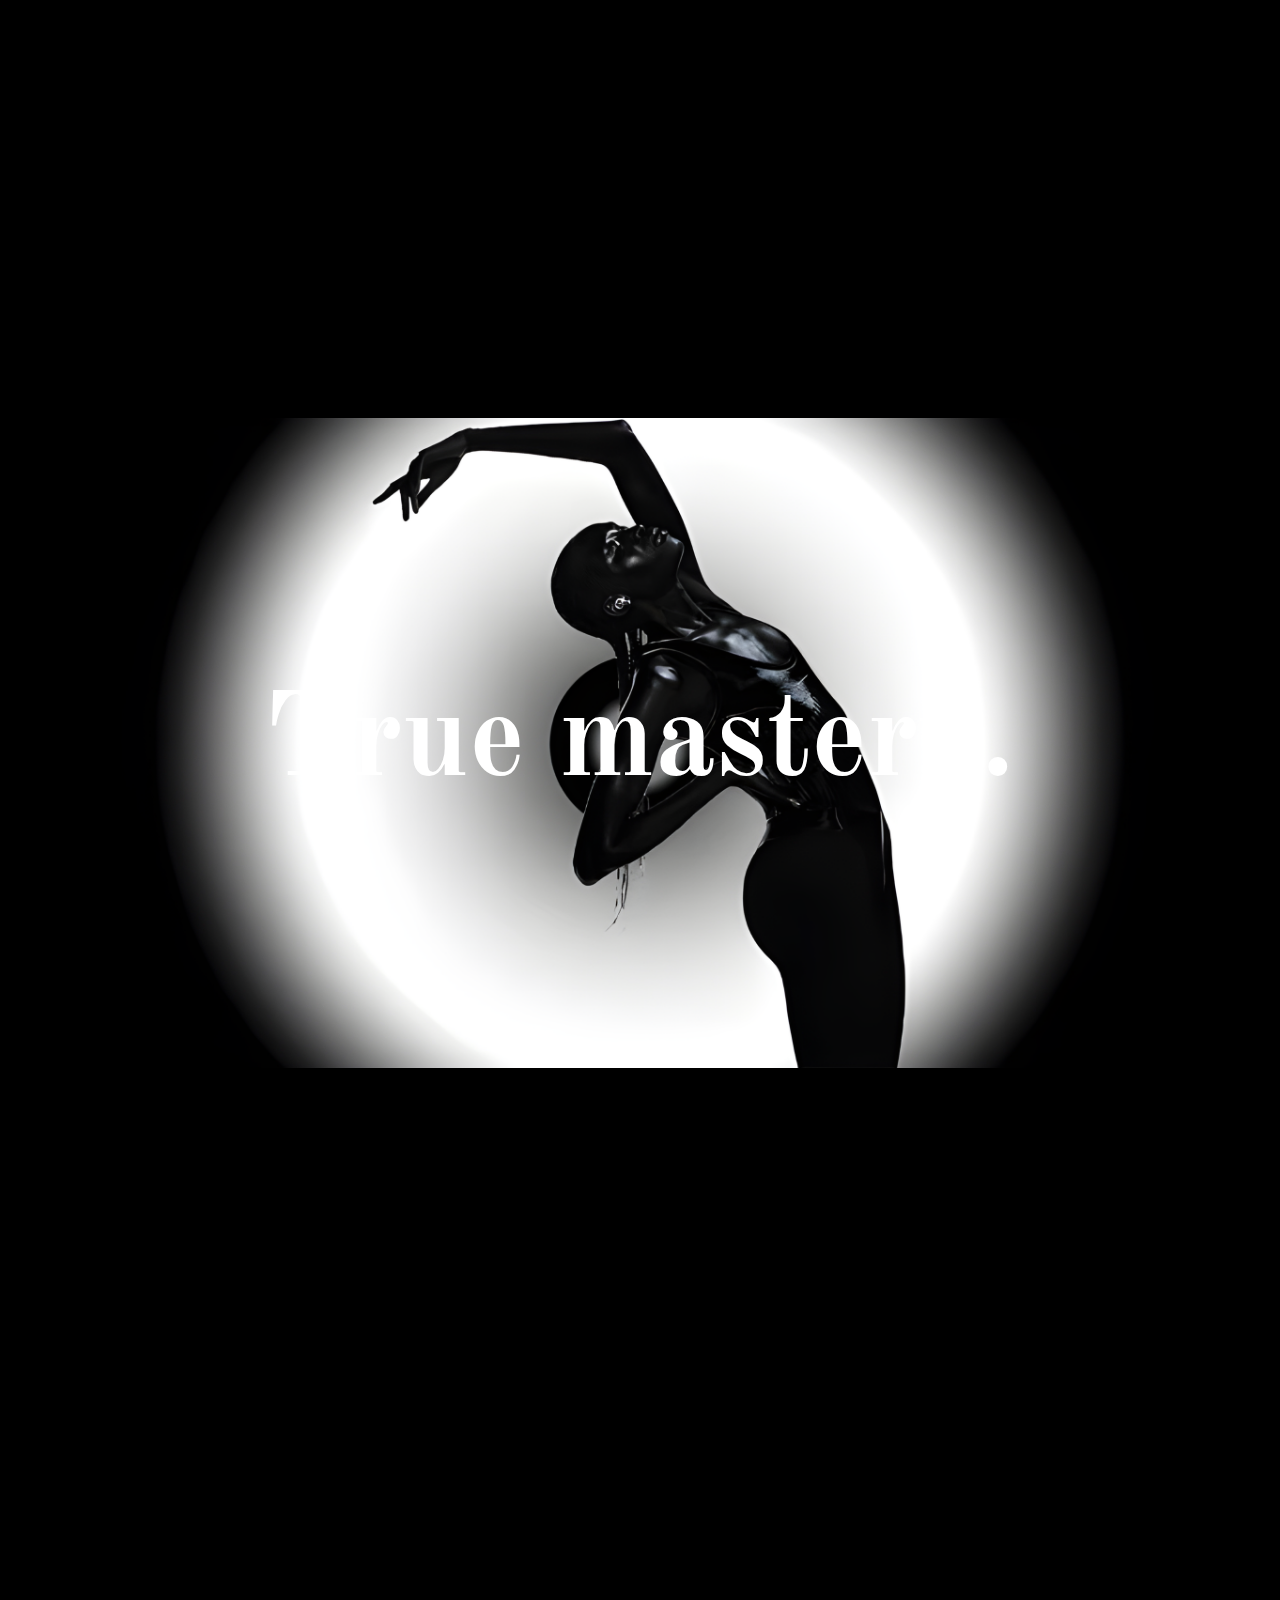
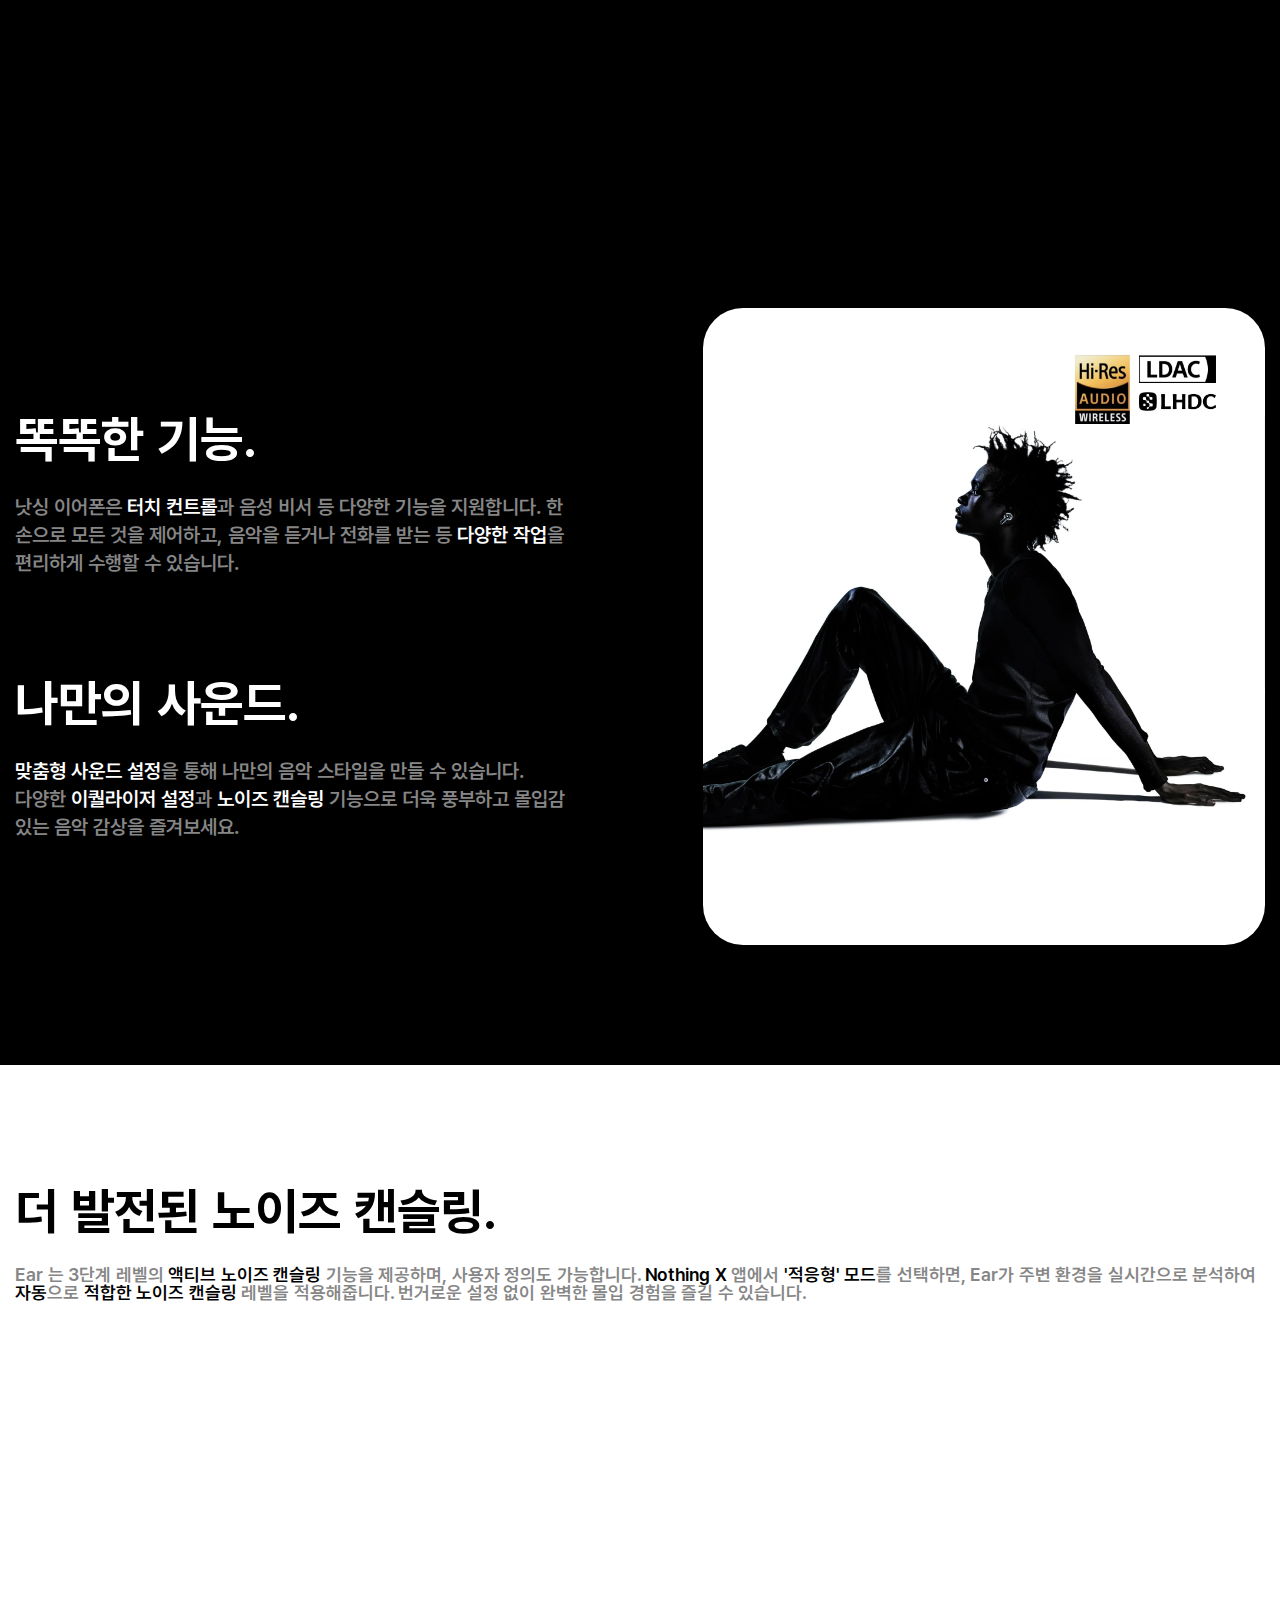
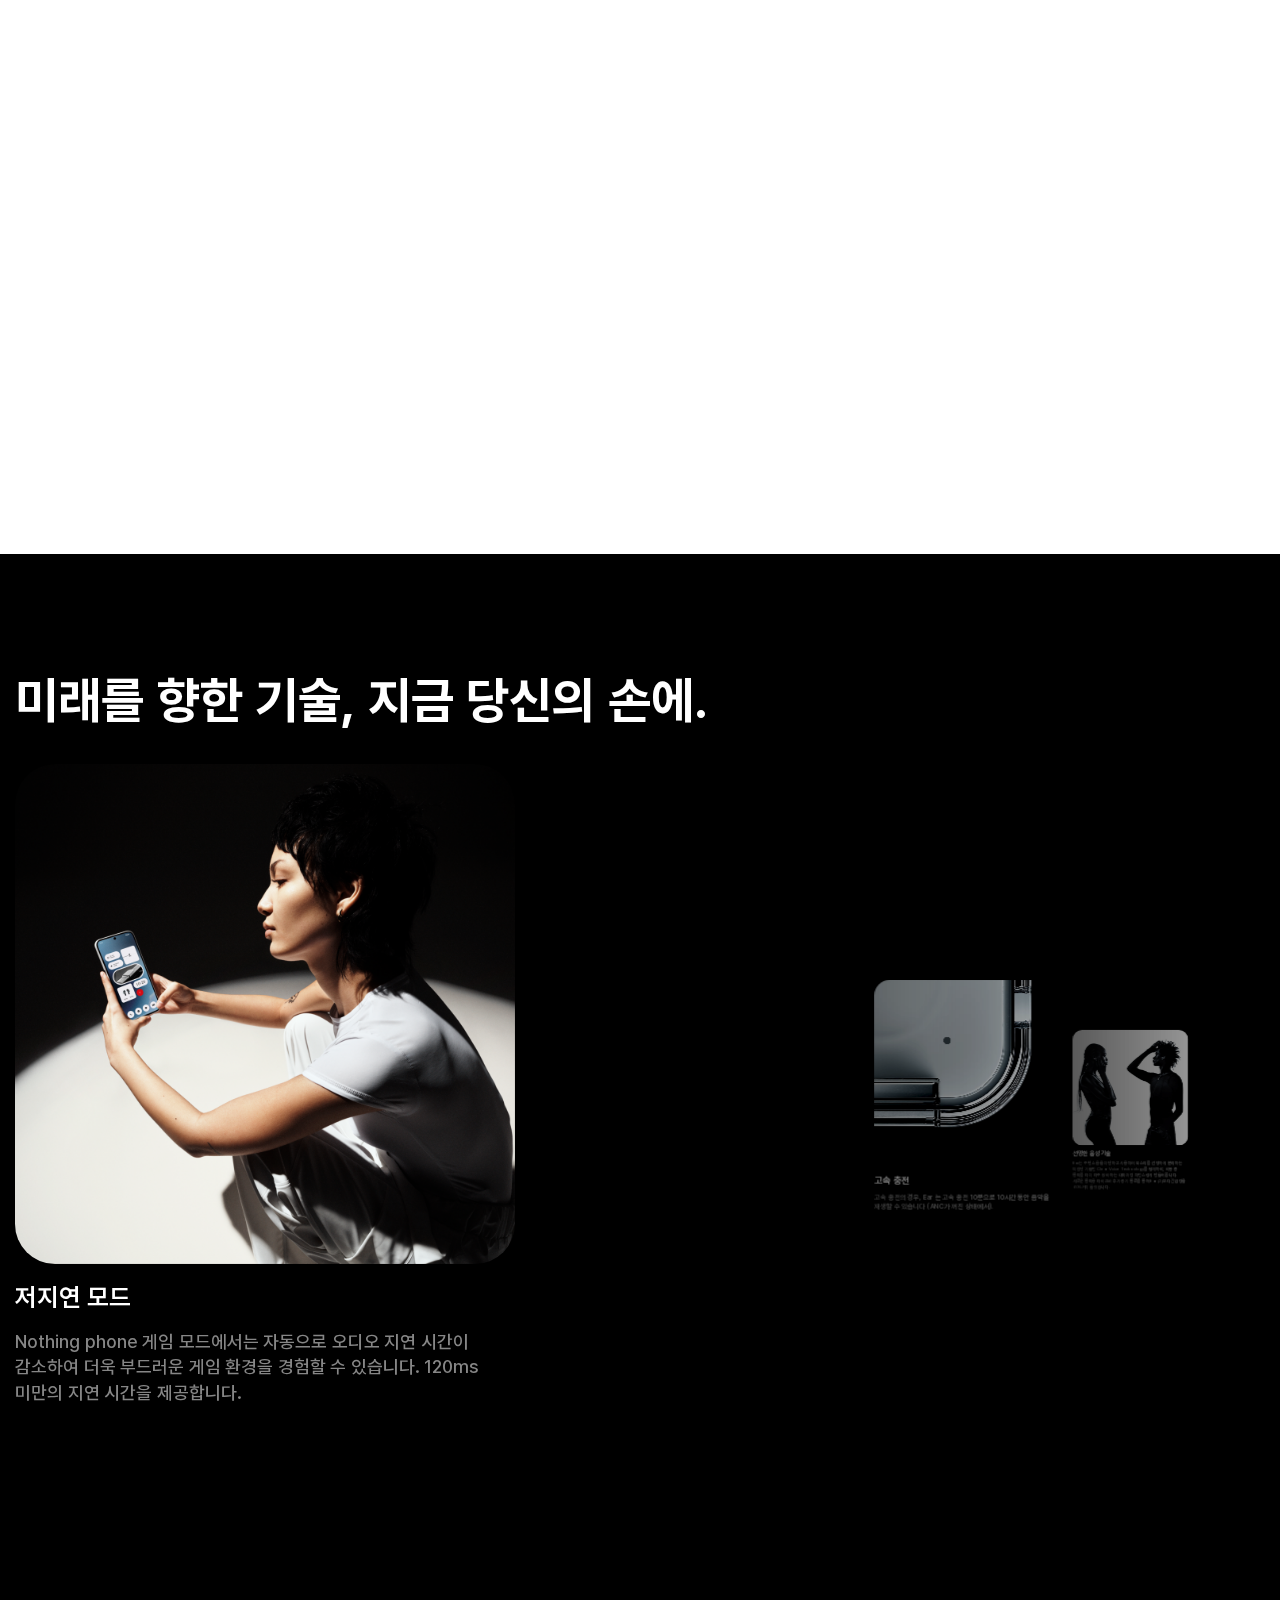
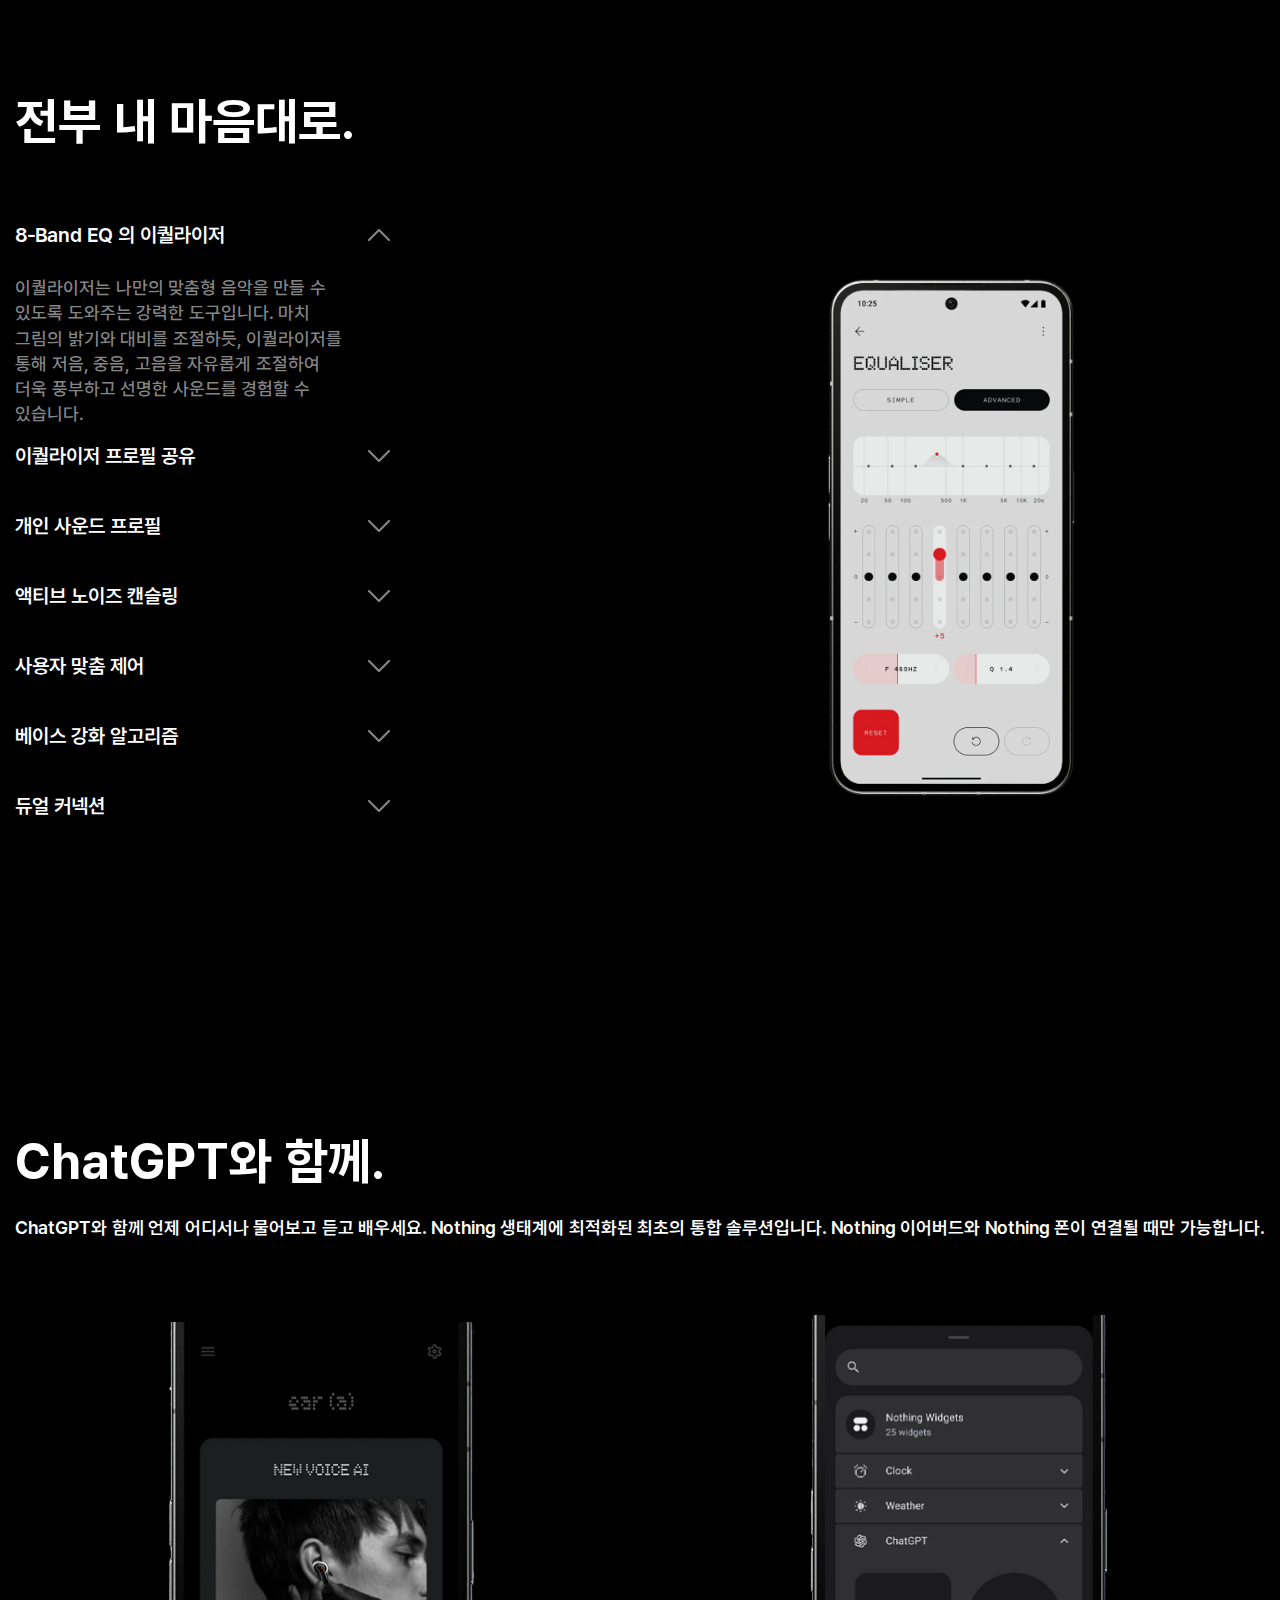
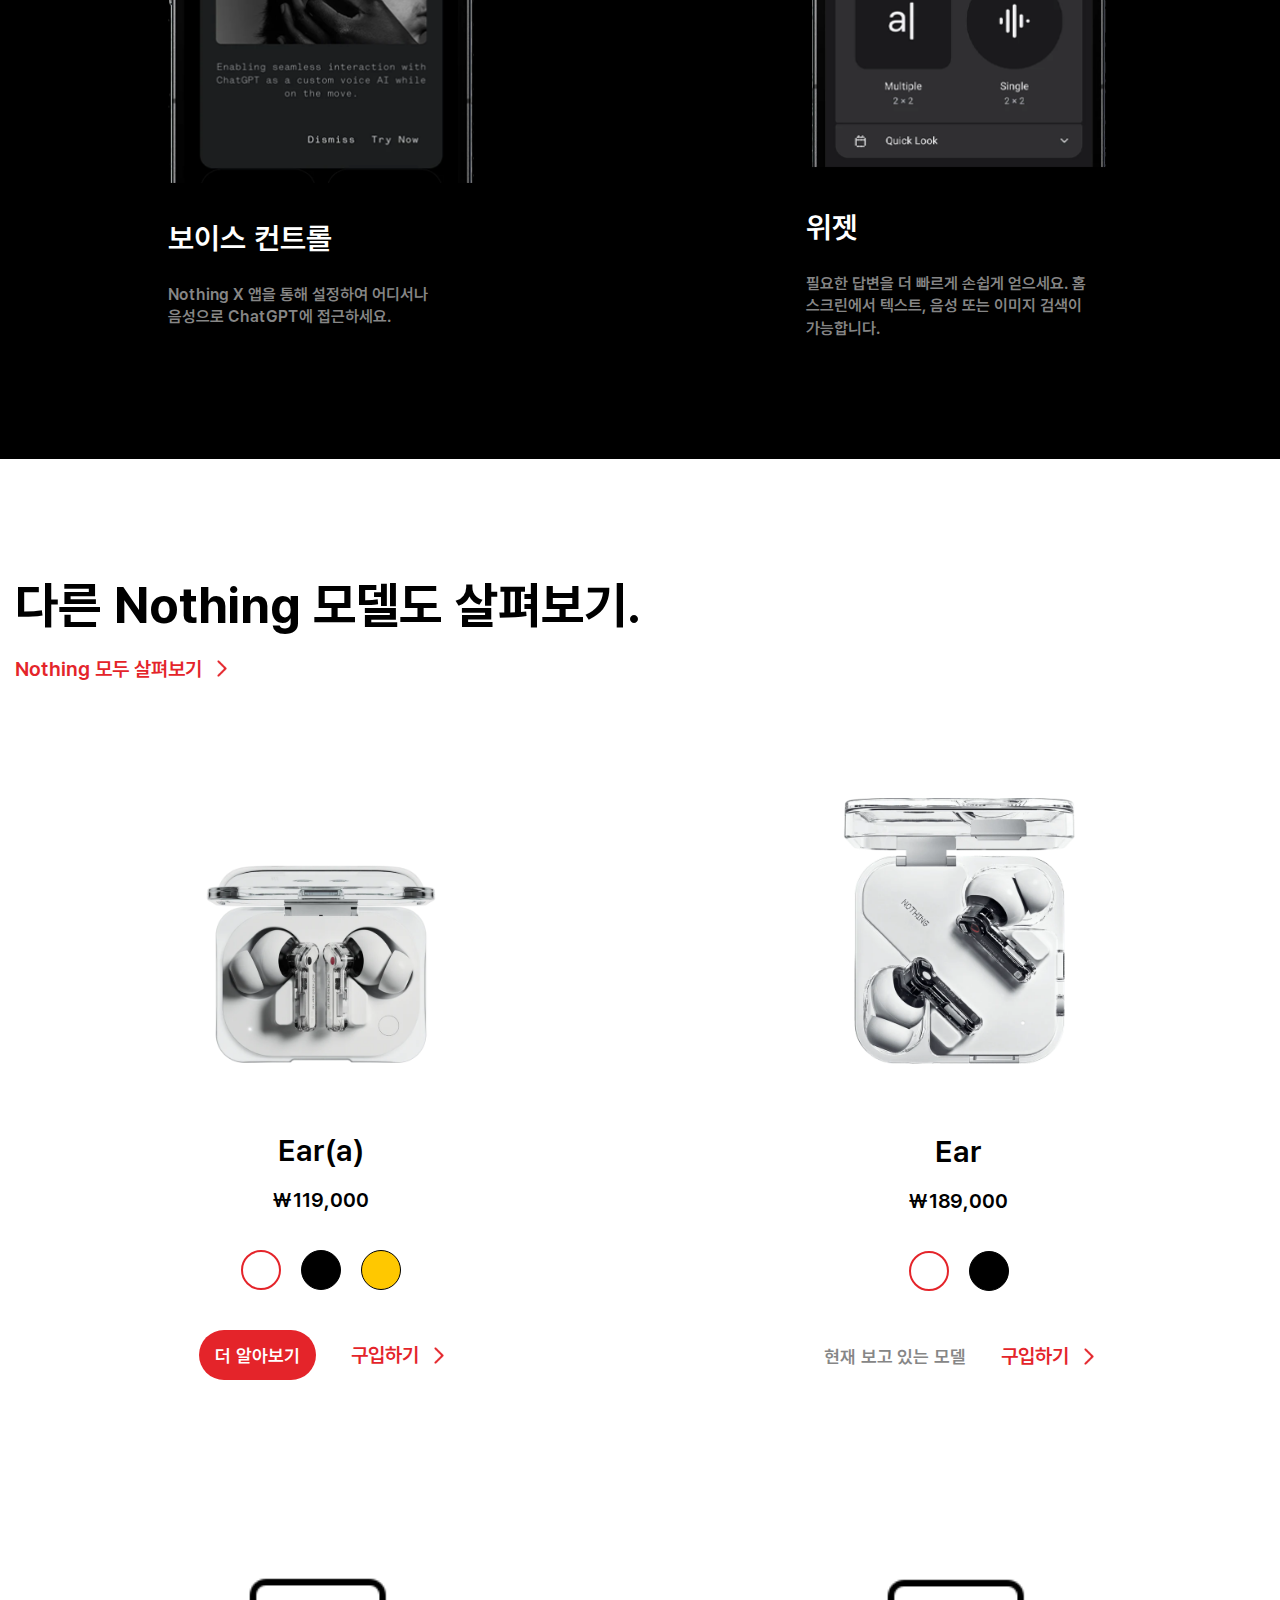
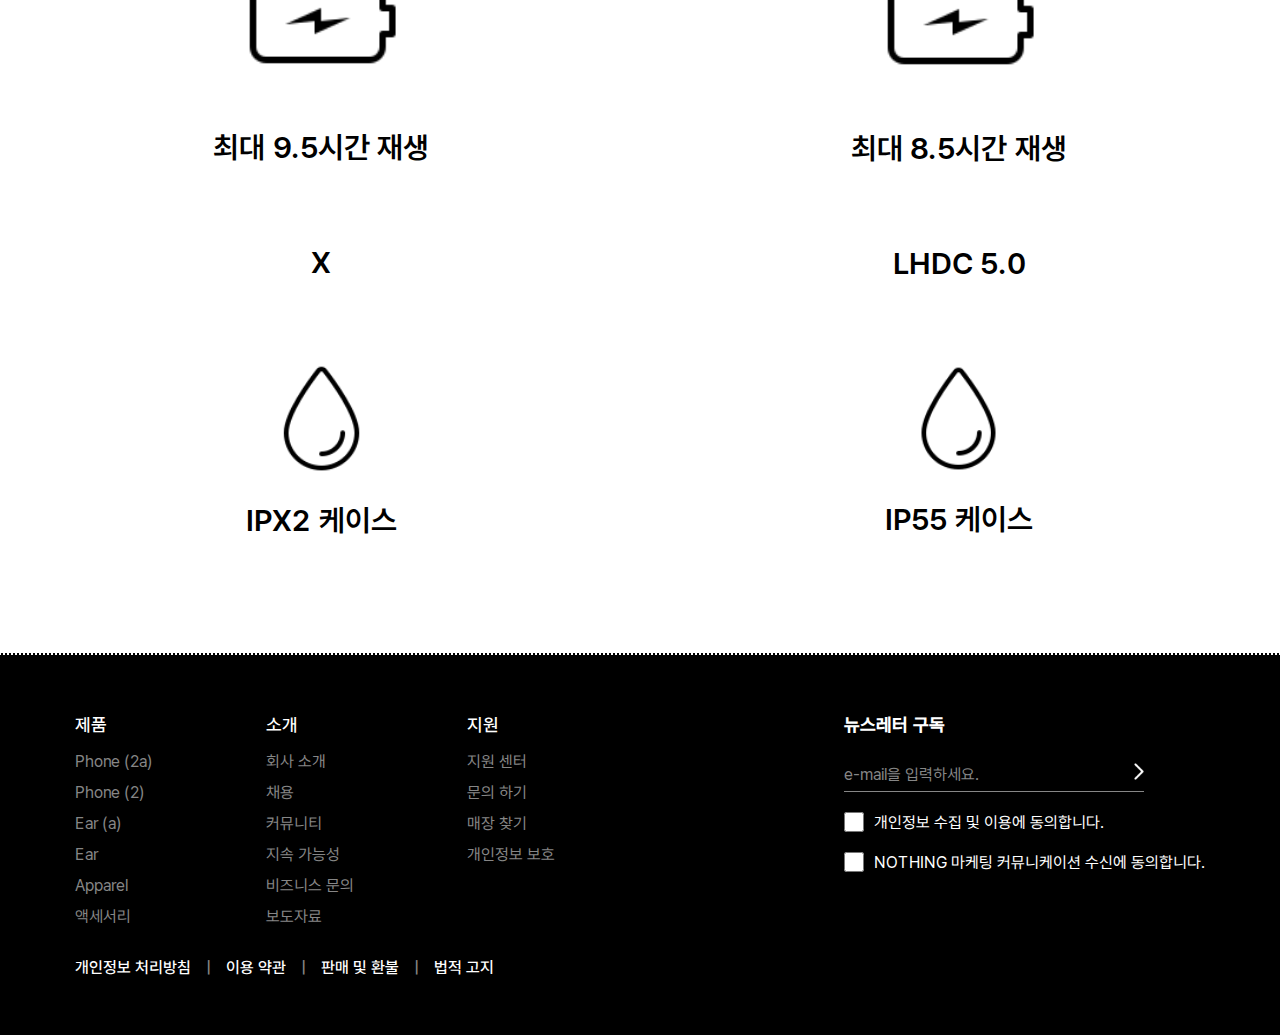
==== commit 47e7bd4f: "08.22_17:07" ====
--- a/sub/index.html
+++ b/sub/index.html
@@ -71,9 +71,13 @@
                     if (3900 < scrollBar) {
                         section04Item.classList.add('scroll_on');
                         section04Img.classList.add('scroll_on');
+
+                        section04Img.animate({right : '0'},1000,'easeInOutQuad');
                     } else {
                         section04Item.classList.remove('scroll_on');
                         section04Img.classList.remove('scroll_on');
+
+                        section04Img.animate({right : '-100%'},1000,'easeInOutQuad');
                     }
                 } else {
                     section02.classList.add('scroll_on');
@@ -232,7 +236,8 @@
                     </p>
                 </div>
             </div><!-- .item_wrap end -->
-            <img src="img/section04_ear.png" alt="낫싱이어 블랙">
+            <img src="img/section04_ear.png" alt="낫싱이어 블랙" class="pc_ear">
+            <img src="img/change01.png" alt="낫싱블랙 모바일" class="mobile_ear">
         </div><!-- .inner end -->
     </section><!-- .section04 end -->
 
@@ -252,7 +257,8 @@
                         몰입감 있는 음악 감상을 즐겨보세요.</p>
                 </div>
             </div><!-- .item_wrap end -->
-            <img src="img/section05.png" alt="낫싱이어">
+            <img src="img/section05.png" alt="낫싱이어" class="pc_ear2">
+            <img src="img/mobile03.png" alt="낫싱이어 모바일" class="mobile_ear2">
         </div><!-- .inner end -->
     </section><!-- .section05 end -->
 
--- a/sub/css/style.css
+++ b/sub/css/style.css
@@ -34,6 +34,16 @@
     font-display: swap;
 }
 @font-face {
+    font-family: 'regular';
+    src: url('../폰트/프리텐다드/Pretendard-Regular.eot');
+    src: url('../폰트/프리텐다드/Pretendard-Regular.eot?#iefix') format('embedded-opentype'),
+        url('../폰트/프리텐다드/Pretendard-Regular.woff2') format('woff2'),
+        url('../폰트/프리텐다드/Pretendard-Regular.woff') format('woff');
+    font-weight: normal;
+    font-style: normal;
+    font-display: swap;
+}
+@font-face {
     font-family: 'Old Standard TT';
     src: url('../폰트/Old_Standard_TT/OldStandardTT-Bold.woff2') format('woff2'),
         url('../폰트/Old_Standard_TT/OldStandardTT-Bold.woff') format('woff');
@@ -46,8 +56,11 @@
 }
 body { 
     background-color: #000;
-}
-
+    overflow-x: hidden;
+}
+.mobile_ear, .mobile_ear2 {
+    display: none;
+}
 .up_btn {
     width: 70px;
     height: 70px;
@@ -141,29 +154,37 @@
     object-fit: cover;
 }
 .main_visual .inner .text {
+    width: 100%;
+    height: 100%;
+    position: relative;
     cursor: default;
+    display: flex;
+    align-items: center;
+    justify-content: center;
+    text-align: center;
+    flex-direction: column;
+    color: #fff;
+}
+.main_visual .inner .text h2 {
+    font-family: 'bold';
+    font-size: 60px;
+    margin-bottom: 25px;
+}
+.main_visual .inner .text p {
+    font-family: 'semibold';
+    font-size: 20px;
+}
+.main_visual .inner .text .text_top {
     position: absolute;
     top: 5%;
     left: 50%;
     transform: translateX(-50%);
-    display: flex;
-    align-items: center;
-    justify-content: center;
-    text-align: center;
-    flex-direction: column;
-    row-gap: 60vh;
-    color: #fff;
-}
-.main_visual .inner .text h2 {
-    font-family: 'bold';
-    font-size: 60px;
-    margin-bottom: 25px;
-}
-.main_visual .inner .text p {
-    font-family: 'semibold';
-    font-size: 20px;
 }
 .main_visual .inner .text .text_btm {
+    position: absolute;
+    bottom: 12%;
+    left: 50%;
+    transform: translateX(-50%);
     display: flex;
     align-items: center;
     flex-direction: column;
@@ -190,8 +211,8 @@
 }
 .main_visual .inner .award {
     position: absolute;
-    bottom: 9%;
-    right: 0;
+    bottom: 12%;
+    right: 15px;
     width: 80px;
 }
 .main_visual .inner .award img {
@@ -205,7 +226,88 @@
     background: url('../img/section01_bg.png') center center/ cover no-repeat;
     position: relative;
 }
-.section01 h3 {
+.section01 h3,.section03 h3 {
+    font-family: 'Old Standard TT';
+    position: absolute;
+    top: 50%;
+    left: 50%;
+    transform: translate(-50%, -50%) scale(3.0);
+    font-size: 60px;
+    color: #fff;
+    cursor: default;
+
+    width: 100%;
+    height: 100%;
+    display: flex;
+    justify-content: center;
+    align-items: center;
+
+}
+.section01 h3.fade, .section03 h3.fade {
+    transform: translate(-50%, -50%) scale(1);
+    transition: 1s;
+}
+.section02 {
+    width: 100%;
+    height: 100%;
+    background: url('../img/section02_ear.png')right 20% center no-repeat fixed;
+    background-size: 25%;
+}
+.section02 .inner {
+    max-width: 1280px;
+    width: calc(100% - 30px);
+    margin: 120px auto;
+    display: flex;
+    flex-direction: column;
+    row-gap: 20%;
+    color: #fff;
+}
+.section02 .inner .item {
+    width: 50%;
+    margin: 200px 0;
+    cursor: default;
+
+    opacity: 0;
+    transform: translateX(-100%);
+}
+.section02 .inner .item.scroll_on {
+    opacity: 1;
+    transform: translateX(0);
+}
+.section02 .inner .item.on0 {
+    transition: 0.5s 0.3s;
+}
+.section02 .inner .item.on1 {
+    transition: 0.5s 0.6s;
+}
+.section02 .inner .item.on2 {
+    transition: 0.5s 1s;
+}
+.section02 .inner .item h3 {
+    word-break: keep-all;
+    font-family: 'bold';
+    font-size: 50px;
+    margin-bottom: 30px;
+}
+.section02 .inner .item p {
+    font-family: 'semibold';
+    font-size: 20px;
+    color: #868686;
+    word-break: keep-all;
+    line-height: 1.4;
+}
+.section02 .inner .item p span {
+    color: #fff;
+}
+
+.section03 {
+    width: 100%;
+    height: 650px;
+    margin: 120px auto;
+    background: url('../img/section03_bg.png') center center/ cover no-repeat;
+    position: relative;
+}
+/* .section03 h3 {
     font-family: 'Old Standard TT';
     position: absolute;
     top: 50%;
@@ -214,81 +316,7 @@
     font-size: 60px;
     color: #fff;
     cursor: default;
-
-}
-.section01 h3.fade, .section03 h3.fade {
-    transform: translate(-50%, -50%) scale(1);
-    transition: 1s;
-}
-.section02 {
-    width: 100%;
-    height: 100%;
-    background: url('../img/section02_ear.png')right 20% center no-repeat fixed;
-    background-size: 25%;
-}
-.section02 .inner {
-    max-width: 1280px;
-    width: calc(100% - 30px);
-    margin: 120px auto;
-    display: flex;
-    flex-direction: column;
-    row-gap: 20%;
-    color: #fff;
-}
-.section02 .inner .item {
-    width: 50%;
-    margin: 200px 0;
-    cursor: default;
-
-    opacity: 0;
-    transform: translateX(-100%);
-}
-.section02 .inner .item.scroll_on {
-    opacity: 1;
-    transform: translateX(0);
-}
-.section02 .inner .item.on0 {
-    transition: 0.5s 0.3s;
-}
-.section02 .inner .item.on1 {
-    transition: 0.5s 0.6s;
-}
-.section02 .inner .item.on2 {
-    transition: 0.5s 1s;
-}
-.section02 .inner .item h3 {
-    font-family: 'bold';
-    font-size: 50px;
-    margin-bottom: 30px;
-}
-.section02 .inner .item p {
-    font-family: 'semibold';
-    font-size: 20px;
-    color: #868686;
-    word-break: keep-all;
-    line-height: 1.3;
-}
-.section02 .inner .item p span {
-    color: #fff;
-}
-
-.section03 {
-    width: 100%;
-    height: 650px;
-    margin: 120px auto;
-    background: url('../img/section03_bg.png') center center/ cover no-repeat;
-    position: relative;
-}
-.section03 h3 {
-    font-family: 'Old Standard TT';
-    position: absolute;
-    top: 50%;
-    left: 50%;
-    transform: translate(-50%, -50%) scale(4.0);
-    font-size: 60px;
-    color: #fff;
-    cursor: default;
-}
+} */
 .section04 {
     width: 100%;
     height: 100%;
@@ -300,8 +328,11 @@
     display: flex;
     align-items: center;
     justify-content: space-between;
+
+    position: relative;
 }
 .section04 .inner .item_wrap {
+    width: 60%;
     opacity: 0;
     transform: translateX(-100%);
 }
@@ -326,23 +357,27 @@
     font-size: 20px;
     color: #868686;
     word-break: keep-all;
-    line-height: 1.3;
+    line-height: 1.4;
 }
 .section04 .inner .item p span {
     color: #fff;
 }
 .section04 .inner img {
     width: 30%;
-    height: 100%;
+    /* height: 100%; */
     object-fit: cover;
 
-    transform: translateX(100%);
-    opacity: 0;
+
+    display: none;
+
+    position: absolute;
+    right: 0;
+    top: 50%;
+    transform: translateY(-50%);
 }
 .section04 .inner img.scroll_on {
-    opacity: 1;
-    transform: translateX(0);
-    transition: 0.6s;
+    display: block;
+    /* right: 0; */
 }
 .section05 {
     width: 100%;
@@ -373,7 +408,7 @@
     font-size: 20px;
     color: #868686;
     word-break: keep-all;
-    line-height: 1.3;
+    line-height: 1.4;
 }
 .section05 .inner .item p span {
     color: #fff;
@@ -435,7 +470,7 @@
     cursor: default;
     font-family: 'bold';
     font-size: 50px;
-    margin-bottom: 30px;
+    margin-bottom: 40px;
 }
 .swiper-slide {
     display: flex !important;
@@ -462,7 +497,7 @@
     font-family: 'medium';
     font-size: 18px;
     color: #868686;
-    line-height: 1.3;
+    line-height: 1.4;
 }
 .swiper-horizontal>.swiper-pagination-bullets, .swiper-pagination-bullets.swiper-pagination-horizontal, .swiper-pagination-custom, .swiper-pagination-fraction {
     display: none;
@@ -528,7 +563,7 @@
 .section08 .inner .item_wrap .left .option > li .depth02 li a {
     font-family: 'medium';
     font-size: 18px;
-    line-height: 1.3;
+    line-height: 1.4;
     color: #868686;
 }
 .section08 .inner .item_wrap .right {
@@ -599,7 +634,7 @@
 .section09 .inner > p {
     font-family: 'semibold';
     font-size: 18px;
-    line-height: 1.3;
+    line-height: 1.4;
     margin-bottom: 70px;
 }
 .section09 .inner .item_wrap {
@@ -632,7 +667,7 @@
 .section09 .inner .item_wrap .item .text p {
     font-family: 'semibold';
     font-size: 16px;
-    line-height: 1.3;
+    line-height: 1.4;
     color: #868686;
 }
 .section10 {
@@ -752,8 +787,9 @@
 }
 .section10 .inner .item_wrap .item .text .button p {
     font-family: 'semibold';
-    font-size: 20px;
+    font-size: 18px;
     color: #868686;
+    padding: 16px 0;
 }
 .section10 .inner .item_wrap .item .item02 {
     margin-top: 160px;
@@ -776,7 +812,7 @@
     margin-top: 30px;
 }
 .section10 .inner .item_wrap .item .item02 .box02 {
-    margin: 85px;
+    margin: 85px 0;
 }
 .section10 .inner .item_wrap .item .item02 .box02 {
     font-family: 'semibold';
@@ -940,4 +976,398 @@
     font-size: 20px;
     text-align: center;
     border-radius: 2px;
+}
+
+@media screen and (max-width: 1280px) {
+    .section01 h3, .section03 h3 {
+        transform: translate(-50%, -50%) scale(2.0);
+    }
+}
+@media screen and (max-width: 1090px) {
+    .header .inner h1 a img {
+        width: 180px;
+    }
+    .header .pc_nav .gnb, .header .inner .util {
+        column-gap: 30px;
+    }
+    .footer .inner .left .item_wrap {
+        column-gap: 5%;
+    }
+}
+@media screen and (max-width: 960px) {
+    .header {
+        height: 80px;
+    }
+    .header .inner h1 a img {
+        width: 180px;
+    }
+    .header .mobile_nav .gnb {
+        margin-top: 40px;
+    }
+    .header .mobile_nav button {
+        top: 15px;
+    }
+    /* body {
+        margin-top: 80px;
+    } */
+    .header .pc {
+        display: none;
+    }
+    .header .inner .util {
+        column-gap: 35px;
+    }
+    .main_visual {
+        height: 800px;
+    }
+    .main_visual .inner > img {
+        width: 280px;
+    }
+    .section01,.section03 {
+        height: 600px;
+        margin: 90px auto;
+    }
+    .main_visual {
+        margin-bottom: 90px
+    }
+    .section02 .inner, .section04 .inner, .section05 .inner, .section06 .inner,
+    .section07 .inner,.section08 .inner,.section09 .inner,.section10 .inner {
+        margin: 90px auto;
+    }
+    .section02 .inner .item h3, .section04 .inner .item h3 , .section05 .inner .item h3,
+    .section06 .inner .text h3, .section07 .inner h3, .section08 .inner h3,
+    .section09 .inner h3, .section10 .inner h3{
+        font-size: 45px;
+    }
+    .section02 .inner .item p,.section04 .inner .item p, .section05 .inner .item p, .section06 .inner .text p
+    ,.section09 .inner > p,.section10 .inner a {
+        font-size: 18px;
+    }
+    .section06 .inner .text {
+        margin-bottom: 60px;
+    }
+    .section08 .inner h3 {
+        margin-bottom: 50px
+    }
+    .section09 .inner .item_wrap .item .text h4 {
+        font-size: 25px;
+    }
+    .section09 .inner .item_wrap .item .text h4 {
+        margin-bottom: 20px;
+    }
+    .section10 .inner .item_wrap .item .item02 .box01 p, .section10 .inner .item_wrap .item .item02 .box03 p,.section10 .inner .item_wrap .item .item02 .box02 {
+        font-size: 25px;
+    }
+    .footer .inner .left .item_wrap .item strong,.footer .right h4 {
+        font-size: 16px;
+    }
+    .footer .inner .left .item_wrap .item a,.email input {
+        font-size: 14px;
+    }
+    input[type="checkbox"],input[type="checkbox"]:checked:after {
+        width: 18px;
+        height: 18px;
+    }
+    .up_btn {
+        width: 55px;
+        height: 55px;
+        bottom: 70px;
+    }
+
+}
+@media screen and (max-width: 760px) {
+    .header .mobile_nav {
+        width: 60%;
+    }
+    .section02 .inner .item h3, .section04 .inner .item h3, .section05 .inner .item h3, .section06 .inner .text h3, .section07 .inner h3, .section08 .inner h3, .section09 .inner h3, .section10 .inner h3 {
+        font-size: 35px;
+        word-break: keep-all;
+    }
+    .section02 .inner .item p, .section04 .inner .item p, .section05 .inner .item p, .section06 .inner .text p, .section09 .inner > p, .section10 .inner a,.swiper-slide .text p,.section08 .inner .item_wrap .left .option > li .depth02 li a {
+        font-size: 16px;
+    }
+    .section02 .inner .item {
+        margin: 160px 0;
+    }
+    .swiper-slide .text h4,.section09 .inner .item_wrap .item .text h4 {
+        font-size: 20px;
+    }
+    .section10 .inner .item_wrap .item .text .button button, .section10 .inner .item_wrap .item .text .button p {
+        font-size: 16px;
+    }
+    .section10 .inner .item_wrap .item .item02 .box01 p, .section10 .inner .item_wrap .item .item02 .box03 p, .section10 .inner .item_wrap .item .item02 .box02 {
+        font-size: 20px;
+    }
+    .footer .inner {
+        flex-direction: column;
+        row-gap: 20px;
+    }
+    .footer .inner .left {
+        width: 100%;
+    }
+    .footer .inner .left .item_wrap {
+        justify-content: space-between;
+        column-gap: 0;
+    }
+    label {
+        font-size: 14px;
+    }
+    .footer .bottom ul {
+        margin-top: 35px;
+    }
+    .header02 .inner .text {
+        column-gap: 35px;
+    }
+
+}
+@media screen and (max-width: 680px) {
+    .section01 {
+        background: url('../img/mobile01.png') center center no-repeat fixed;
+    }
+    .section01 h3.fade {
+        mix-blend-mode: difference;
+    }
+    .section02 {
+        background: url('../img/section02_ear.png') center center no-repeat fixed;
+        background-size: 60%;
+        background-blend-mode: color;
+        background-color: rgba(0, 0, 0, 0.83);
+    }
+    .section03 {
+        background: url('../img/mobile02.png')center center no-repeat fixed;
+    }
+    .section02 .inner {
+        display: block;
+    }
+    .section02 .inner .item.scroll_on{
+        width: 100%;
+        margin: 0;
+        padding: 60px 0;
+    }
+    .section04 .inner .item_wrap.scroll_on,.section04 .inner .item {
+        width: 100%;
+    }
+    .section04 .inner .item {
+        width: 80%;
+        margin: 0;
+        padding: 60px 0;
+    }
+    .section04 .inner .item:last-child {
+        margin-left: auto;
+        text-align: end;
+    }
+    .section04 .inner img.pc_ear, .section05 .inner img.pc_ear2 {
+       display: none;
+    }
+    .section04 .inner img.mobile_ear {
+        width: 80%;
+        display: block;
+        position: absolute;
+        right: -30%;
+        top: 50%;
+        transform: translate(-50%, -50%);
+        opacity: 0.28;
+        z-index: -1;
+    }
+    .section05 .inner {
+        flex-direction: column-reverse;
+        background: url('../img/mobile03.png');
+        background-blend-mode: color;
+        background-color: rgba(0, 0, 0, 0.85);
+    }
+    .section05 .inner img {
+        width: 100%;
+    }
+    .section05 .inner .item {
+        width: 100%;
+        margin: 0;
+        padding: 60px 0;
+    }
+    .section06 .inner video {
+        width: 100%;
+    }
+    .section08 .inner .item_wrap {
+        flex-direction: column-reverse;
+        row-gap: 10px;
+    }
+    .section08 .inner .item_wrap .right {
+        margin: 0 auto;
+        height: 40vh;
+    }
+    .swiper-slide {
+        align-items: center;
+        width: 85% !important;
+        margin: 0 auto;
+    }
+    .section08 .inner .item_wrap .left {
+        width: 90%;
+        margin: 0 auto;
+    }
+    .section08 .inner .item_wrap .left .option > li .depth01 {
+        margin-bottom: 8px
+    }
+    .section09 .inner .item_wrap {
+        flex-direction: column;
+    }
+    .section09 .inner .item_wrap .item {
+        width: 100%;
+    }
+    .section09 .inner .item_wrap .item img {
+        width: 35%;
+    }
+}
+
+@media screen and (max-width: 560px) {
+    .main_visual {
+        height: 690px;
+    }
+    .section01 {
+        background-size: 60%;
+    }
+    .section10 .inner .item_wrap .item .text .button {
+        flex-direction: column;
+        row-gap: 20px;
+        align-items: center;
+    }
+}
+@media screen and (max-width: 470px) {
+    .header {
+        height: 70px;
+    }
+    .header .inner h1 a img {
+        width: 130px;
+    }
+    .header .inner .util {
+        column-gap: 30px;
+    }
+    .sns {
+        width: 80%;
+        column-gap: 0;
+        justify-content: space-between;
+    }
+    .email input {
+        width: 80%;
+    }
+    .email a > img {
+        right: 20%;
+    }
+    .section04 .inner .text .buy {
+        background-color: transparent;
+    }
+
+}
+@media screen and (max-width: 430px) {
+    .swiper-3d {
+        perspective: 400px !important;
+    }
+    .swiper img, .swiper video {
+        width: 100%;
+    }
+    .swiper-slide .text {
+        width: 100%;
+    }
+    .header .inner .util, .header02 .inner .text {
+        column-gap: 20px;
+    }
+    .main_visual .inner .text h2 {
+        font-size: 50px;
+        margin-bottom: 15px;
+    }
+    .main_visual .inner .text p,.main_visual .inner .text strong {
+        font-size: 18px;
+    }
+    .main_visual .inner > img {
+        width: 200px;
+    }
+    .header .inner h1 a img {
+        width: 120px;
+    }
+    .main_visual {
+        height: 580px;
+        margin-bottom: 60px;
+    }
+    .section01, .section03 {
+        height: 580px;
+    }
+    .main_visual .inner .award {
+        width: 50px;
+    }
+    .main_visual .inner .text button {
+        font-size: 16px;
+        padding: 12px 14px;
+    }
+    .header02 .inner .text {
+        column-gap: 25px;
+    }
+    
+    .section01, .section03 {
+        margin: 60px auto
+    }
+    .section01 h3.fade, .section03 h3.fade {
+        font-size: 40px;
+    }
+    .section02 .inner .item h3, .section04 .inner .item h3, .section05 .inner .item h3, .section06 .inner .text h3, .section07 .inner h3, .section08 .inner h3, .section09 .inner h3, .section10 .inner h3 {
+        font-size: 25px;
+        margin-bottom: 20px;
+    }
+    .section02 .inner .item.scroll_on {
+        padding: 45px 0;
+    }
+    .section02 .inner, .section04 .inner, .section05 .inner, .section06 .inner, .section07 .inner, .section08 .inner, .section09 .inner, .section10 .inner {
+        margin: 60px auto;
+    }
+    .swiper-slide .text h4, .section09 .inner .item_wrap .item .text h4 {
+        font-size: 18px;
+    }
+    .section02 .inner .item p, .section04 .inner .item p, .section05 .inner .item p, .section06 .inner .text p, .section09 .inner > p, .section10 .inner a, .swiper-slide .text p, .section08 .inner .item_wrap .left .option > li .depth02 li a {
+        font-size: 14px;
+    }
+    .section08 .inner .item_wrap .left .option > li .depth01,.swiper-slide .text h4, .section09 .inner .item_wrap .item .text h4 {
+        font-size: 16px;
+    }
+    .section10 .inner .item_wrap .item > img {
+        width: 80%;
+    }
+    .section10 .inner .item_wrap {
+        margin-top: 60px;
+    }
+    .section10 .inner .item_wrap .item .text h4 {
+        font-size: 25px;
+    }
+    .section10 .inner .item_wrap .item .text strong {
+        font-size: 18px;
+    }
+    .section10 .inner .item_wrap .item .text .color button {
+        width: 32px;
+        height: 32px;
+    }
+    .section10 .inner .item_wrap .item .item02 {
+        margin-top: 60px;
+    }
+    .section10 .inner .item_wrap .item .item02 .box01 img, .section10 .inner .item_wrap .item .item02 .box03 img {
+        width: 60%;
+    }
+    .section10 .inner .item_wrap .item .item02 .box01 p, .section10 .inner .item_wrap .item .item02 .box03 p, .section10 .inner .item_wrap .item .item02 .box02 {
+        margin: 60px 0;
+        word-break: keep-all;
+    }
+    .sns {
+        margin: 60px auto;
+    }
+    .sns img {
+        width: 30px;
+    }
+    .etc {
+        display: none;
+    }
+    .footer {
+        padding: 30px;
+    }
+    .footer .right {
+        display: none;
+    }
+    .footer .bottom ul {
+        justify-content: center;
+        column-gap: 5px;
+        text-align: center;
+    }
 }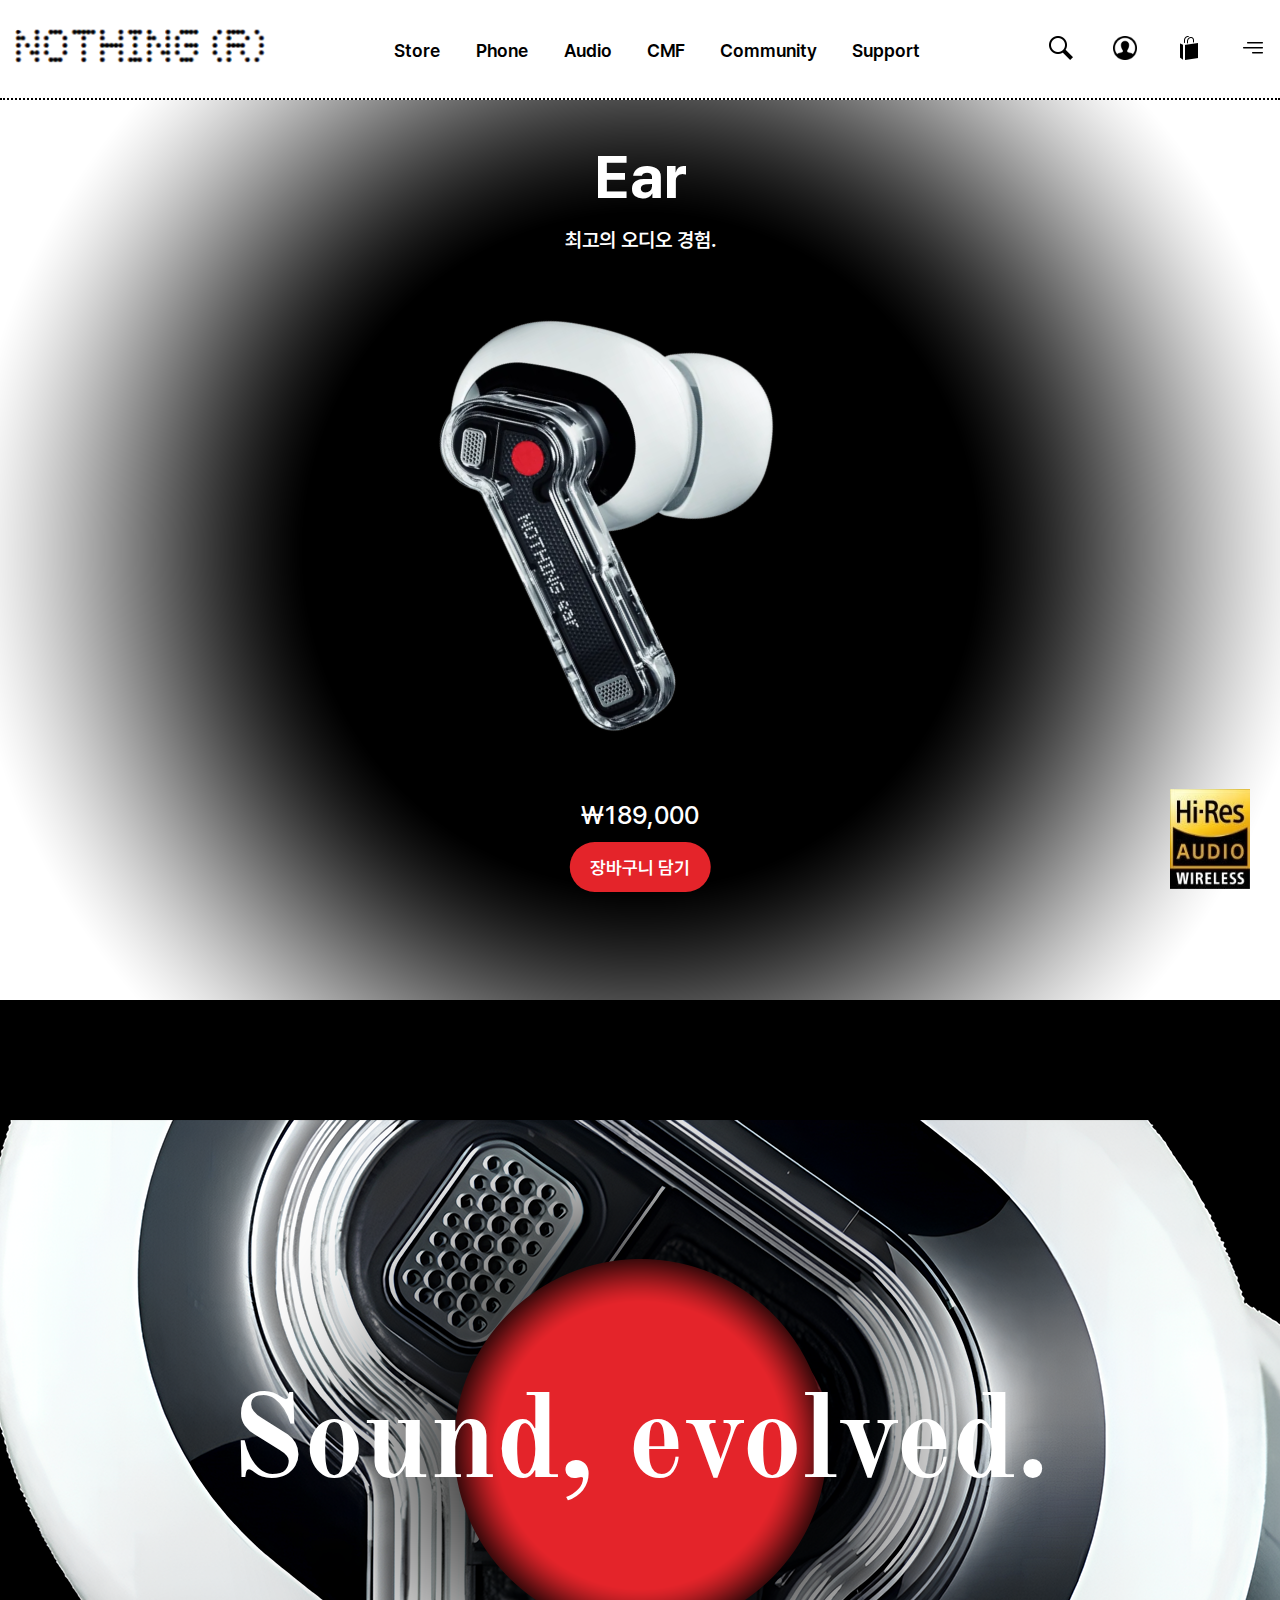
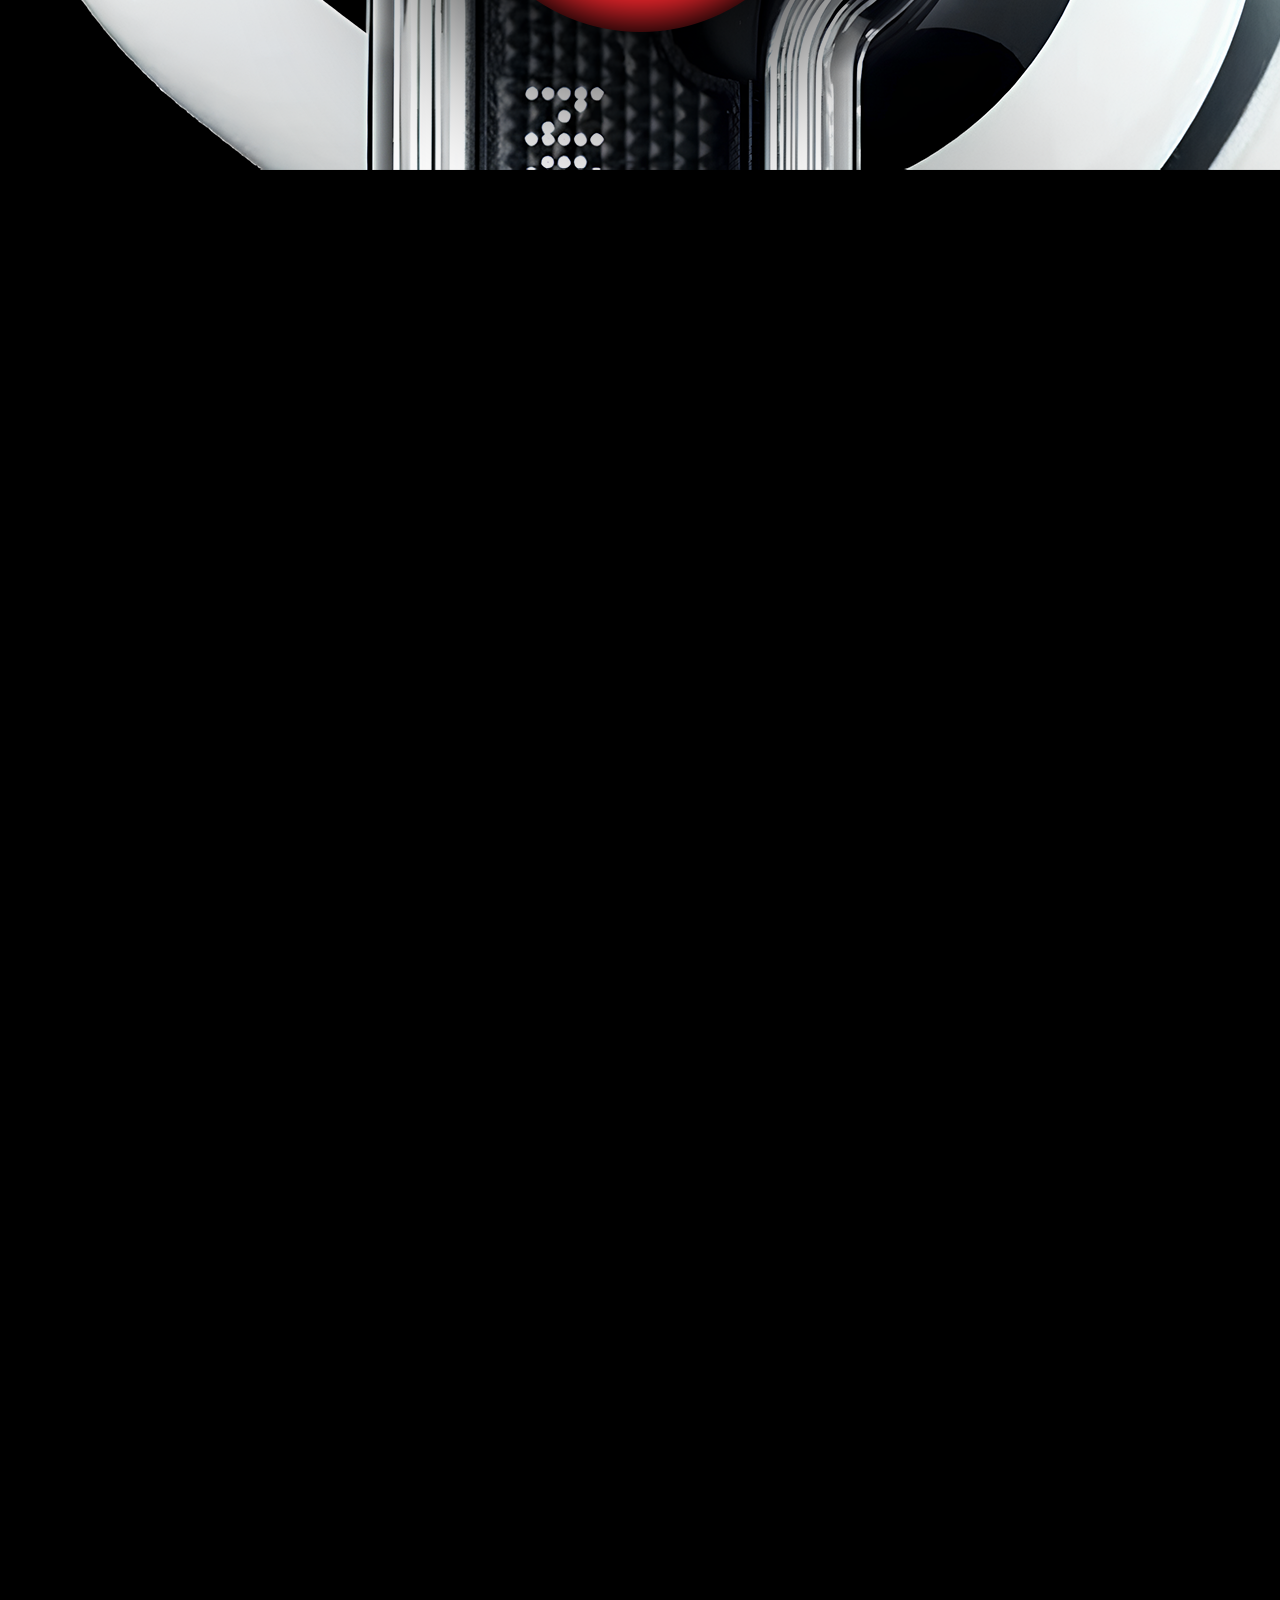
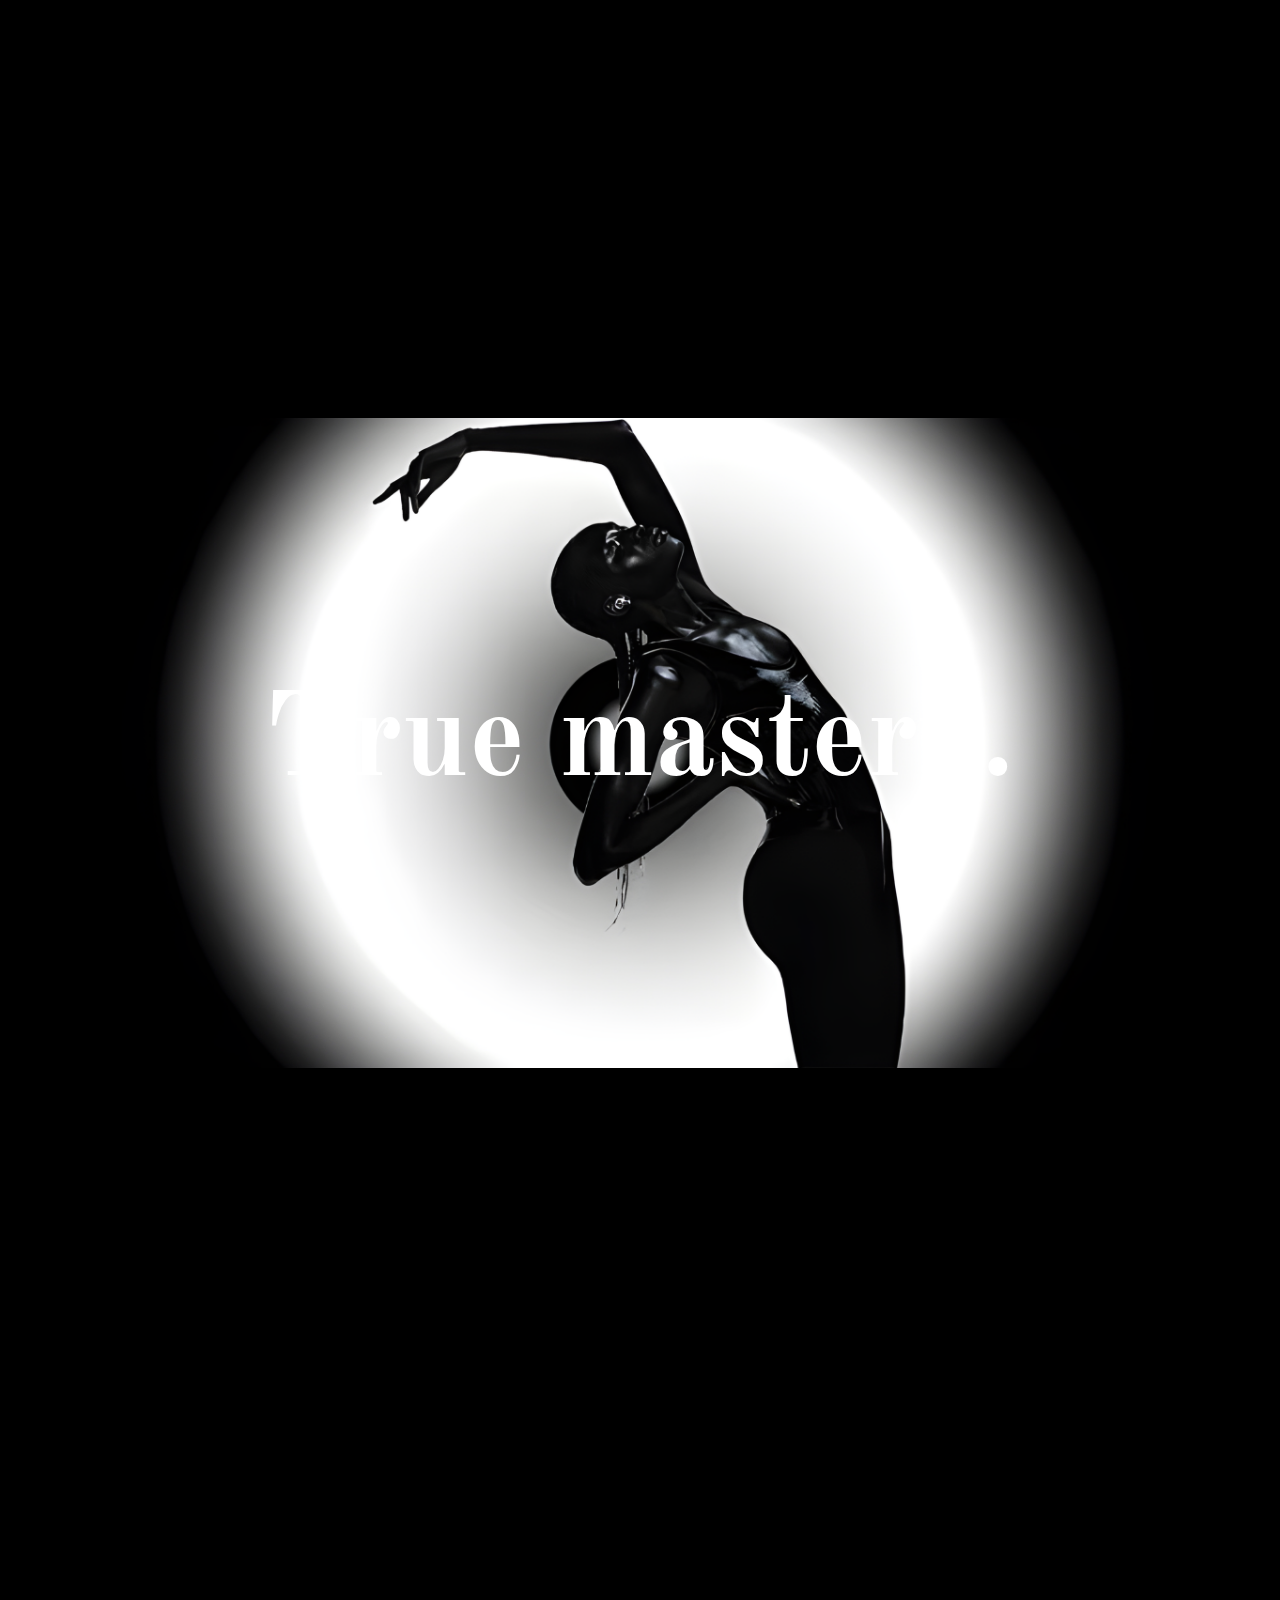
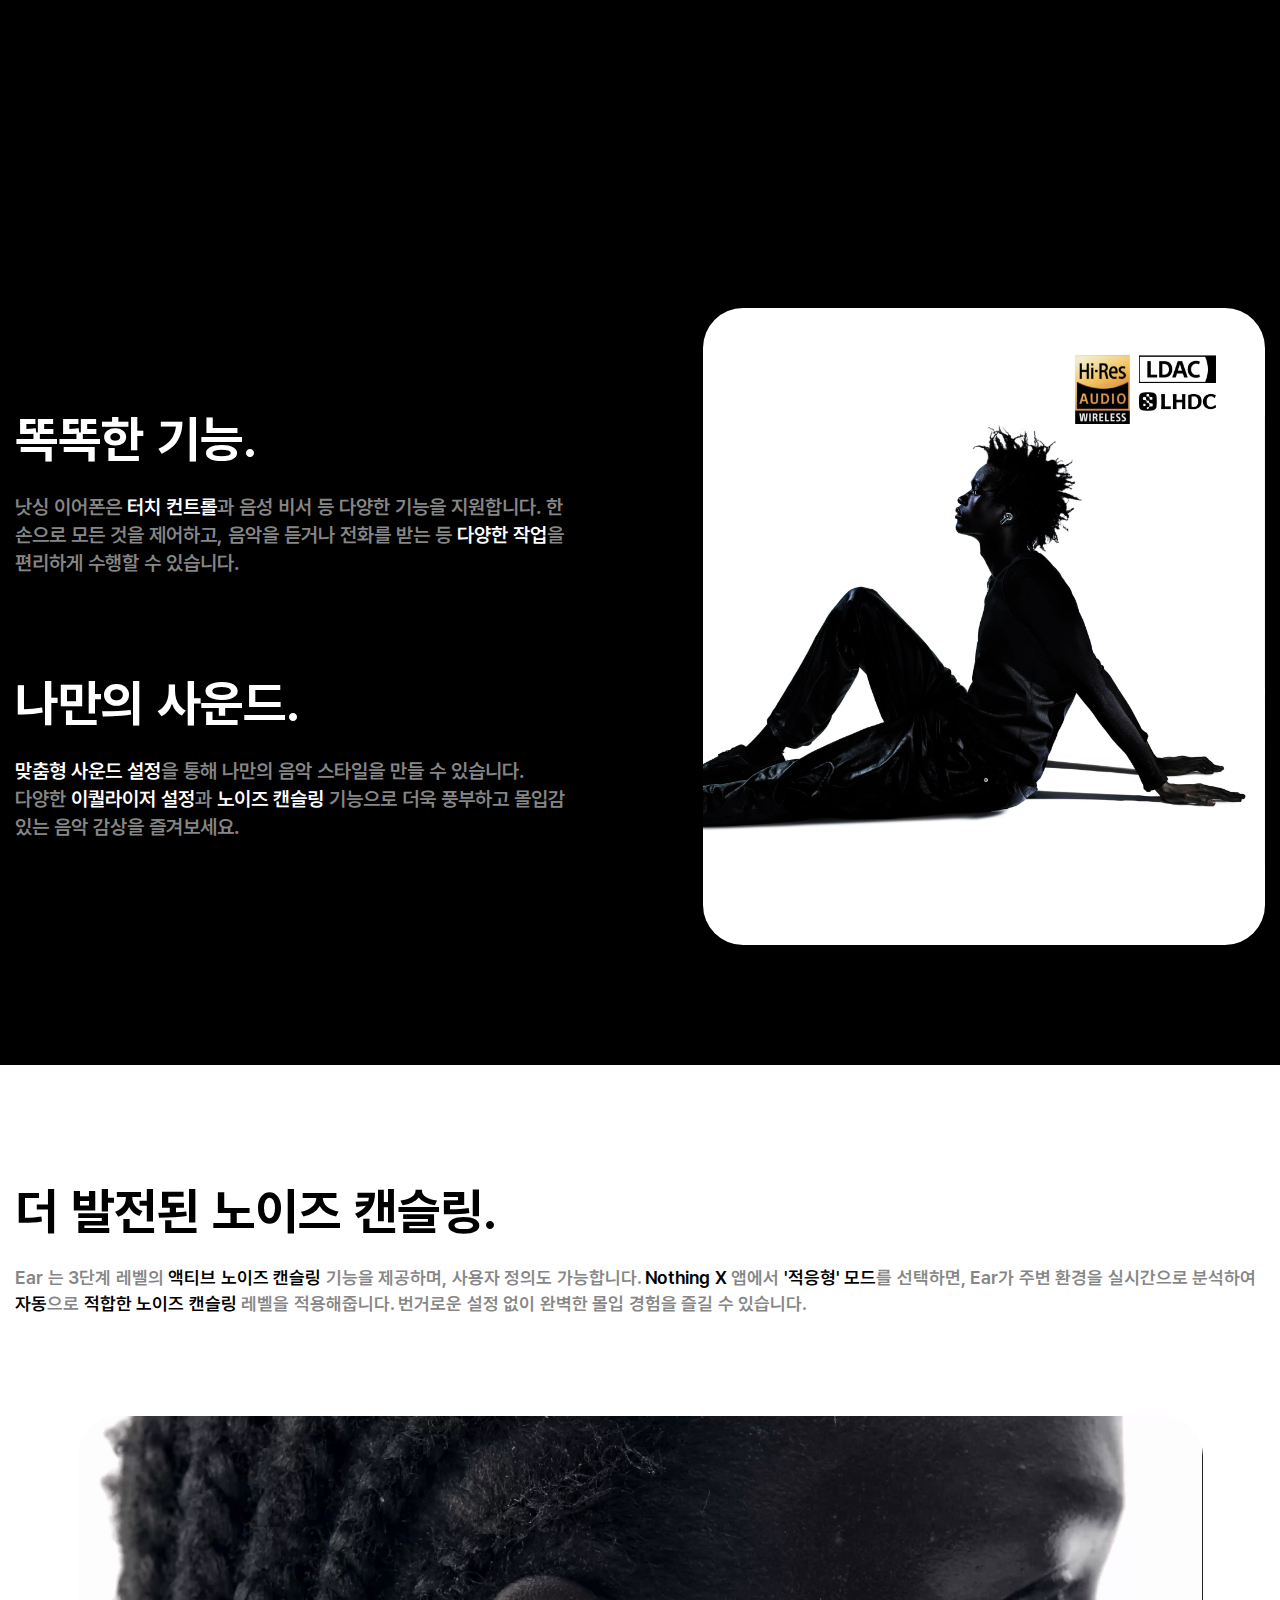
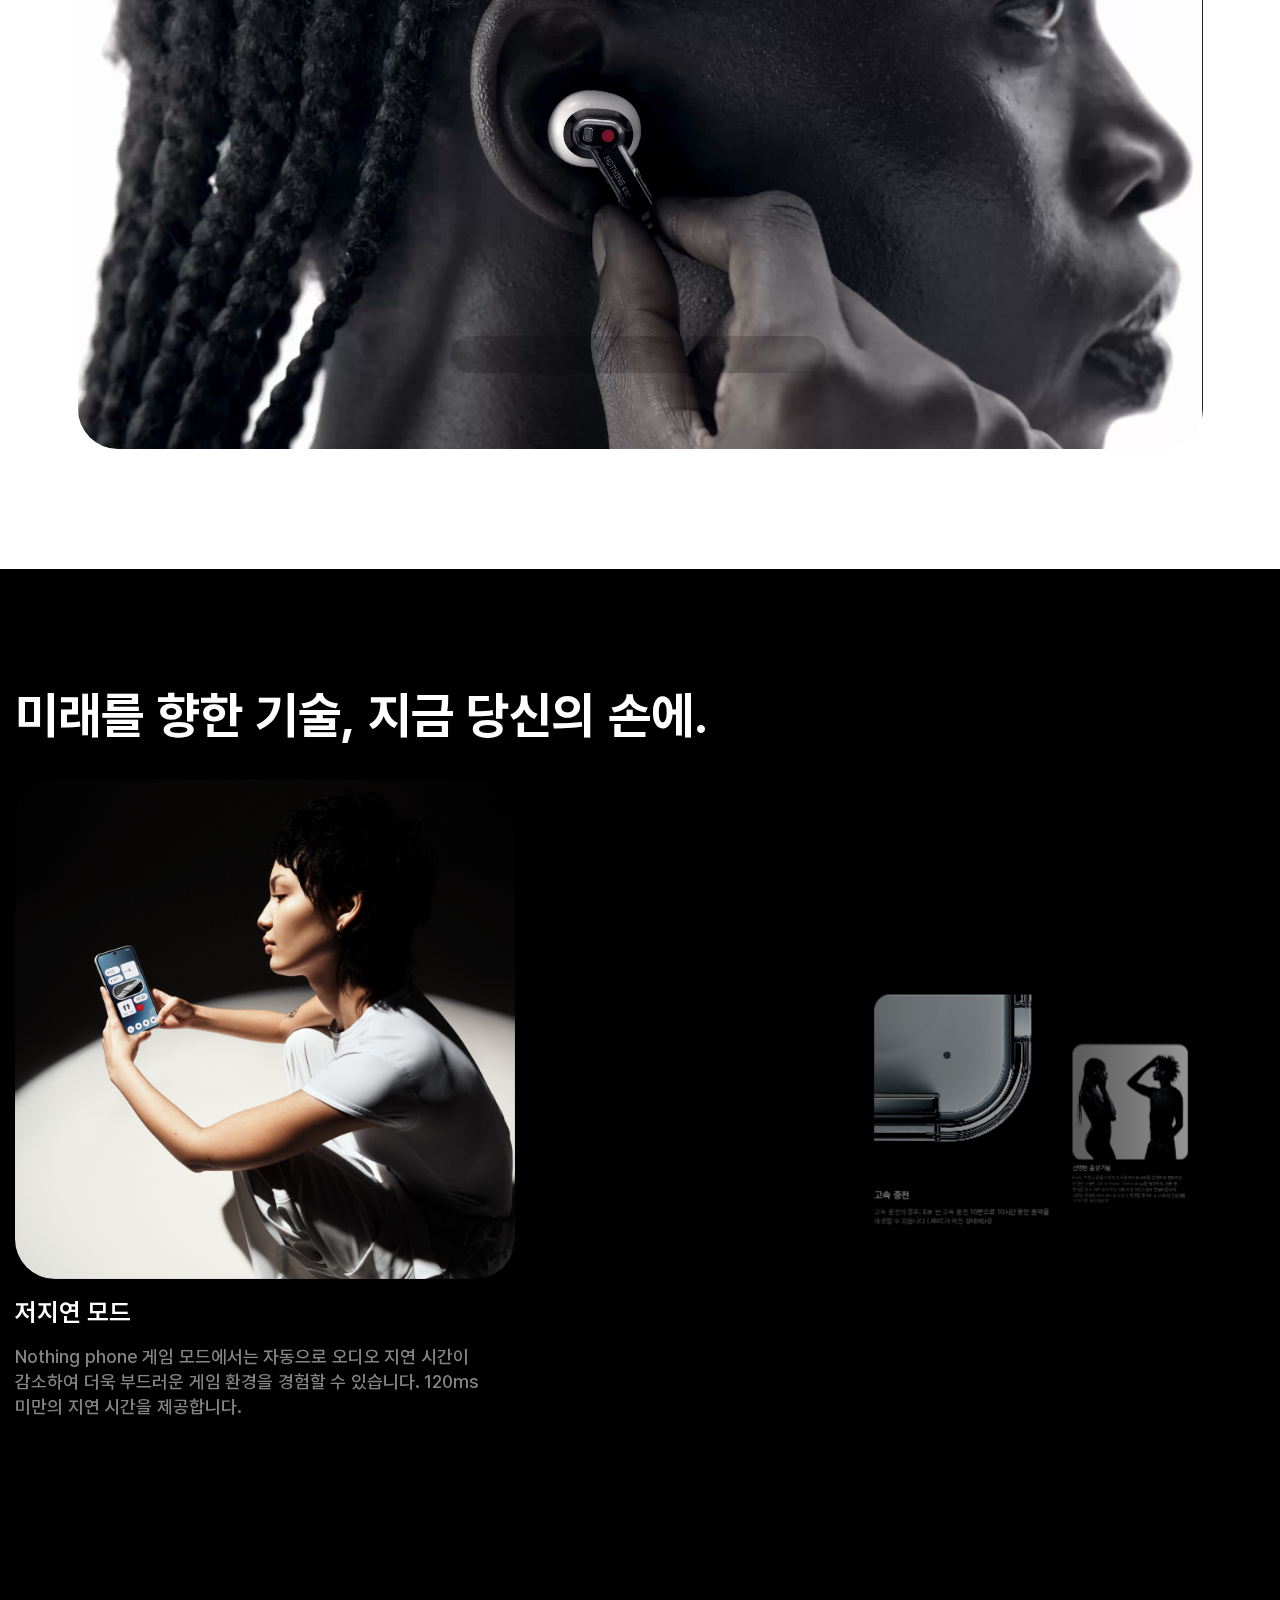
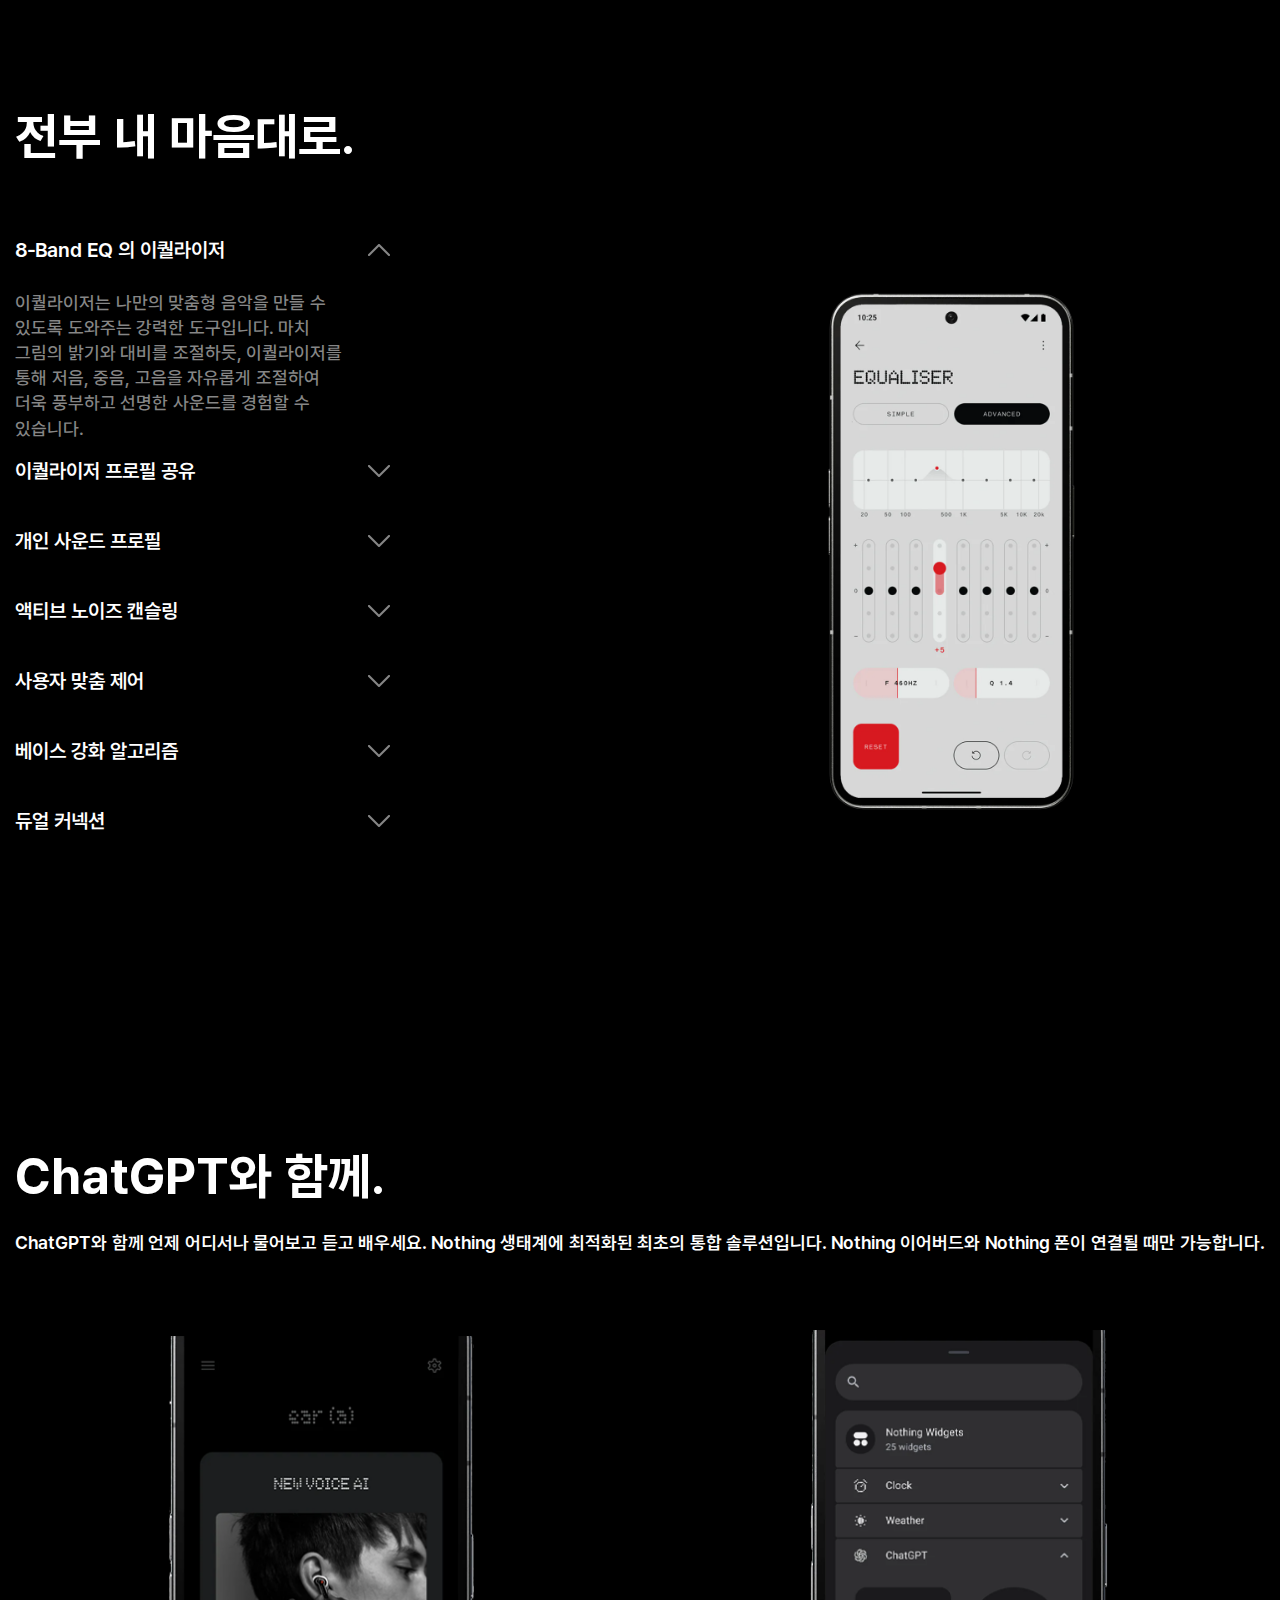
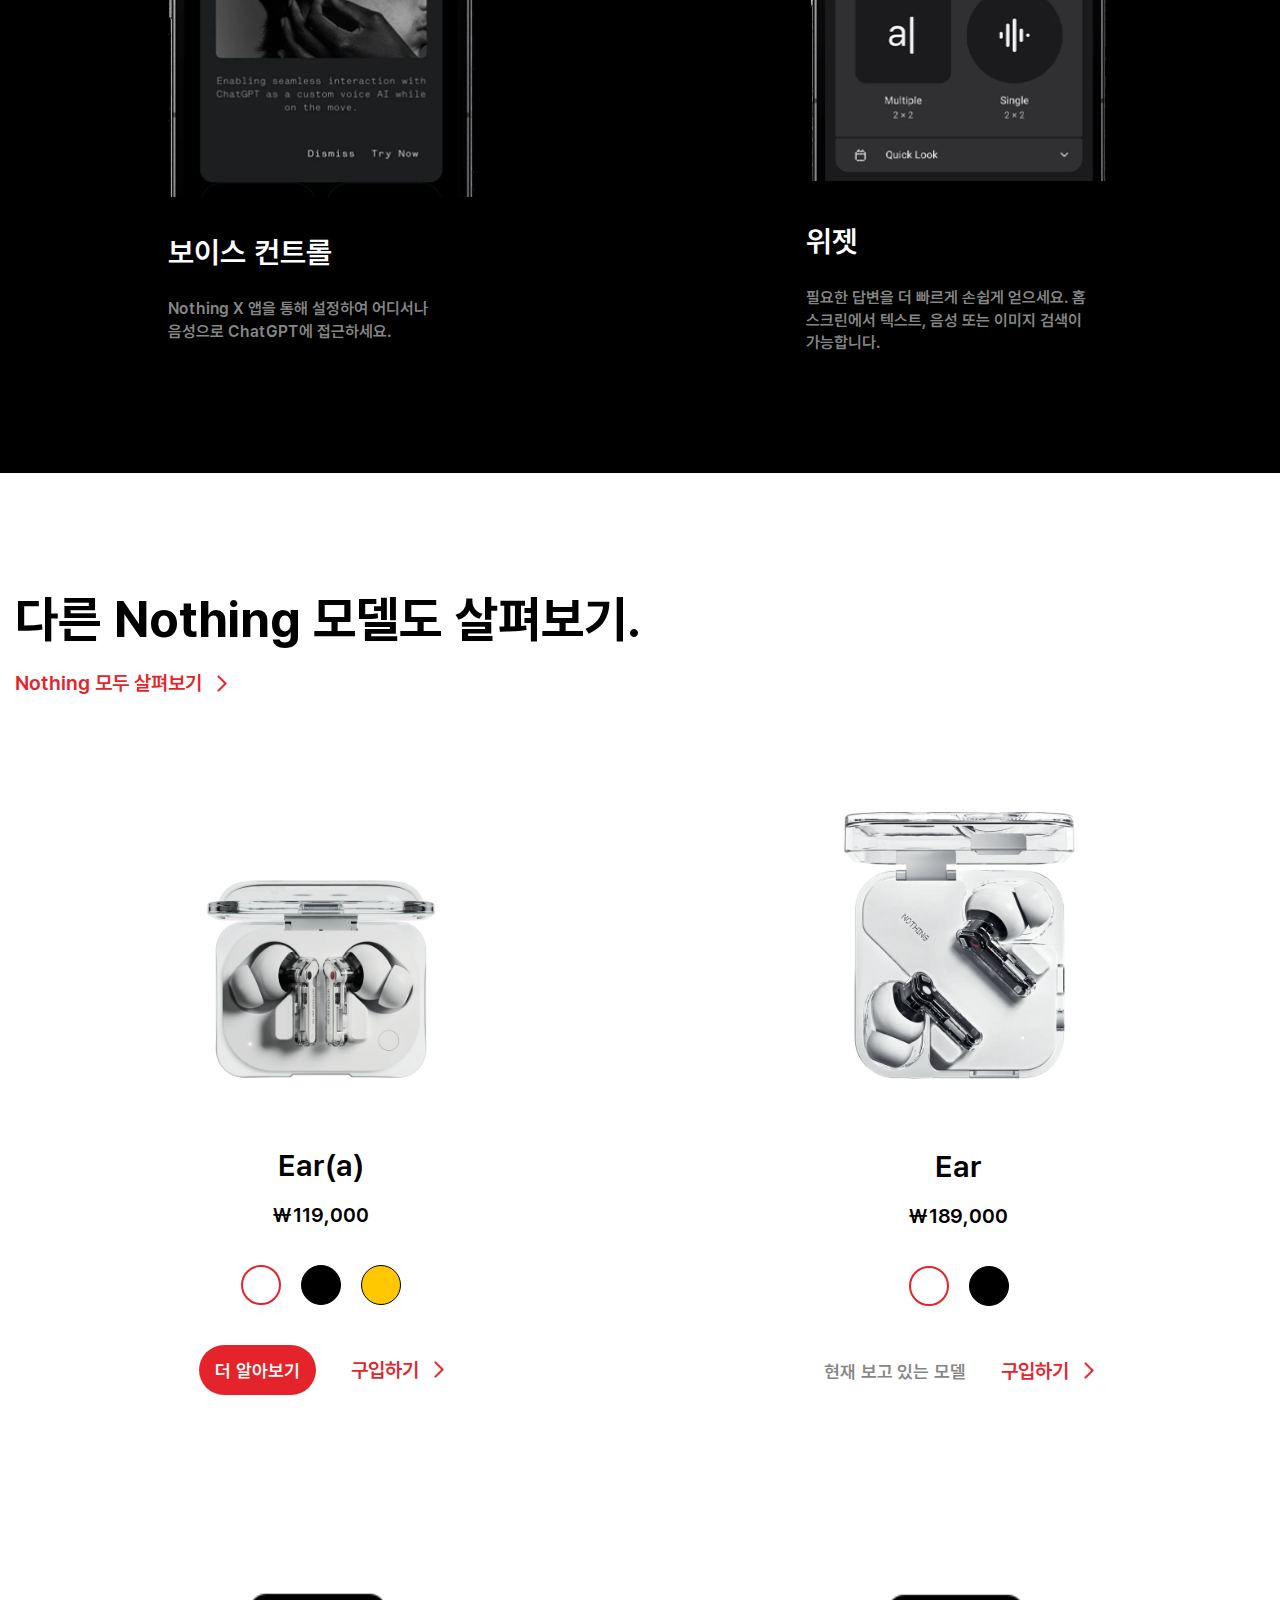
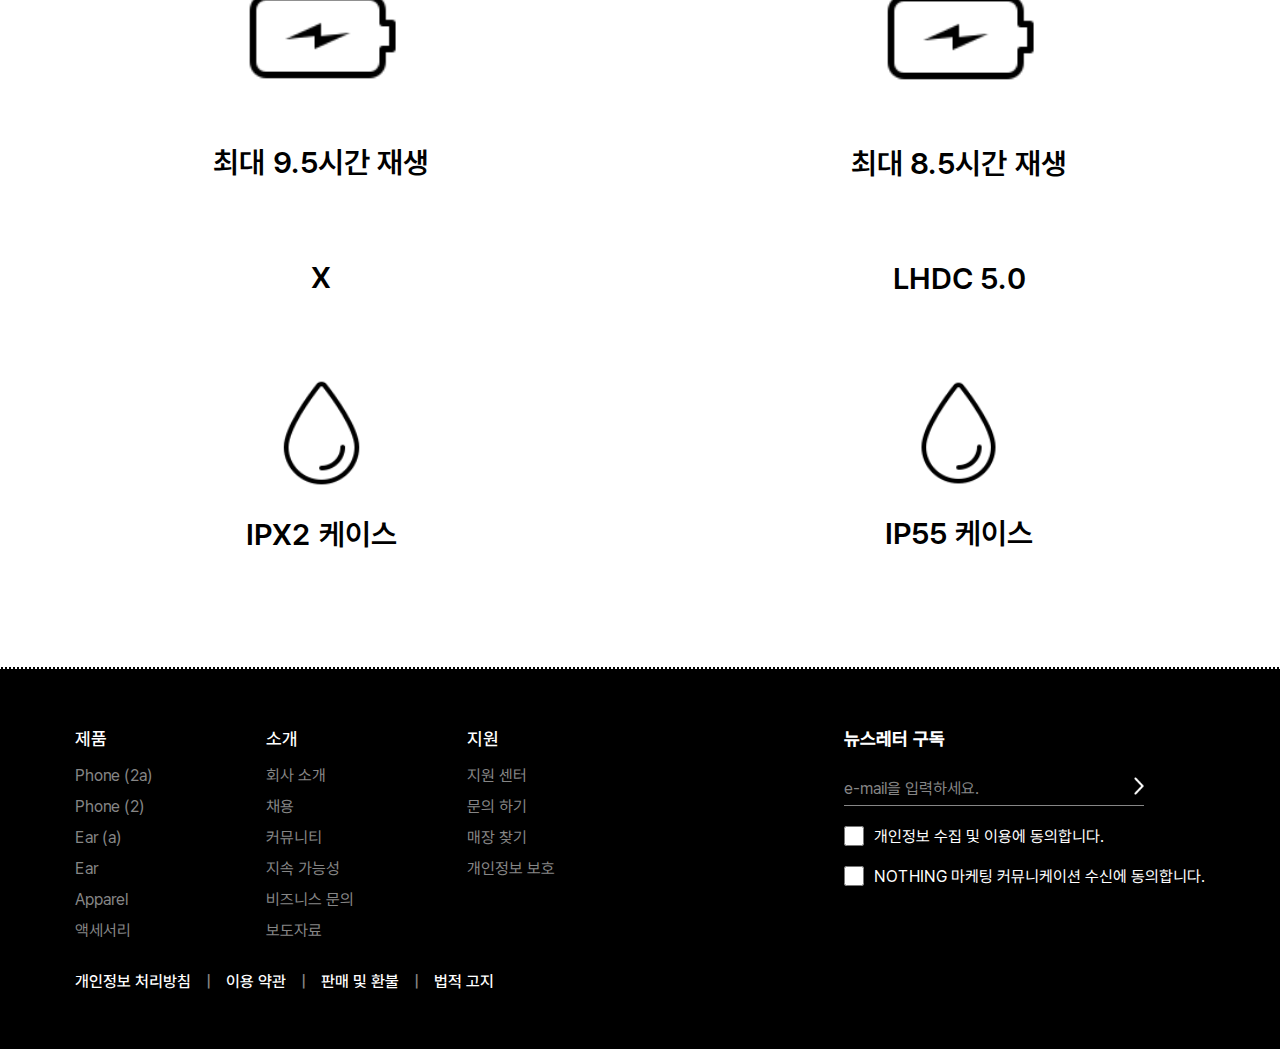
==== commit 3d851c97: "08.23_13:33" ====
--- a/sub/index.html
+++ b/sub/index.html
@@ -138,6 +138,8 @@
                 grabCursor: true,
                 centeredSlides: true,
                 slidesPerView: "auto",
+                autoplay: {delay: 3500},
+                speed : 700,
                 coverflowEffect: {
                     rotate: 0,
                     stretch: 0,
--- a/sub/css/style.css
+++ b/sub/css/style.css
@@ -447,6 +447,7 @@
     font-family: 'semibold';
     font-size: 18px;
     color: #868686;
+    line-height: 1.4;
 }
 .section06 .inner .text p span {
     color: #000;
@@ -1134,6 +1135,7 @@
     }
     .section03 {
         background: url('../img/mobile02.png')center center no-repeat fixed;
+        background-size: cover;
     }
     .section02 .inner {
         display: block;
@@ -1171,6 +1173,7 @@
     .section05 .inner {
         flex-direction: column-reverse;
         background: url('../img/mobile03.png');
+        background-size: cover;
         background-blend-mode: color;
         background-color: rgba(0, 0, 0, 0.85);
     }
@@ -1187,7 +1190,15 @@
     }
     .section08 .inner .item_wrap {
         flex-direction: column-reverse;
-        row-gap: 10px;
+        row-gap: 30px;
+    }
+    .section08 .inner .item_wrap .right div.bg01,
+    .section08 .inner .item_wrap .right div.bg02,
+    .section08 .inner .item_wrap .right div.bg03,
+    .section08 .inner .item_wrap .right div.bg04,
+    .section08 .inner .item_wrap .right div.bg05,
+    .section08 .inner .item_wrap .right div.bg06 {
+        background-size: 100%;
     }
     .section08 .inner .item_wrap .right {
         margin: 0 auto;
@@ -1207,6 +1218,10 @@
     }
     .section09 .inner .item_wrap {
         flex-direction: column;
+        row-gap: 30px;
+    }
+    .section09 .inner .item_wrap .item .text {
+        width: 80%;
     }
     .section09 .inner .item_wrap .item {
         width: 100%;
@@ -1256,6 +1271,9 @@
 
 }
 @media screen and (max-width: 430px) {
+    .section09 .inner .item_wrap .item .text p {
+        font-size: 14px;
+    }
     .swiper-3d {
         perspective: 400px !important;
     }
@@ -1298,7 +1316,9 @@
     .header02 .inner .text {
         column-gap: 25px;
     }
-    
+    .section10 .inner .item_wrap .item .item02 .box01 p, .section10 .inner .item_wrap .item .item02 .box03 p, .section10 .inner .item_wrap .item .item02 .box02 {
+        font-size: 16px;
+    }
     .section01, .section03 {
         margin: 60px auto
     }
@@ -1315,14 +1335,15 @@
     .section02 .inner, .section04 .inner, .section05 .inner, .section06 .inner, .section07 .inner, .section08 .inner, .section09 .inner, .section10 .inner {
         margin: 60px auto;
     }
-    .swiper-slide .text h4, .section09 .inner .item_wrap .item .text h4 {
-        font-size: 18px;
-    }
     .section02 .inner .item p, .section04 .inner .item p, .section05 .inner .item p, .section06 .inner .text p, .section09 .inner > p, .section10 .inner a, .swiper-slide .text p, .section08 .inner .item_wrap .left .option > li .depth02 li a {
-        font-size: 14px;
-    }
-    .section08 .inner .item_wrap .left .option > li .depth01,.swiper-slide .text h4, .section09 .inner .item_wrap .item .text h4 {
         font-size: 16px;
+    }
+    .section08 .inner .item_wrap .left .option > li .depth01,.swiper-slide .text h4{
+        font-size: 16px;
+    }
+    .section09 .inner .item_wrap .item .text h4  {
+        font-size: 16px;
+        margin-bottom: 15px;
     }
     .section10 .inner .item_wrap .item > img {
         width: 80%;
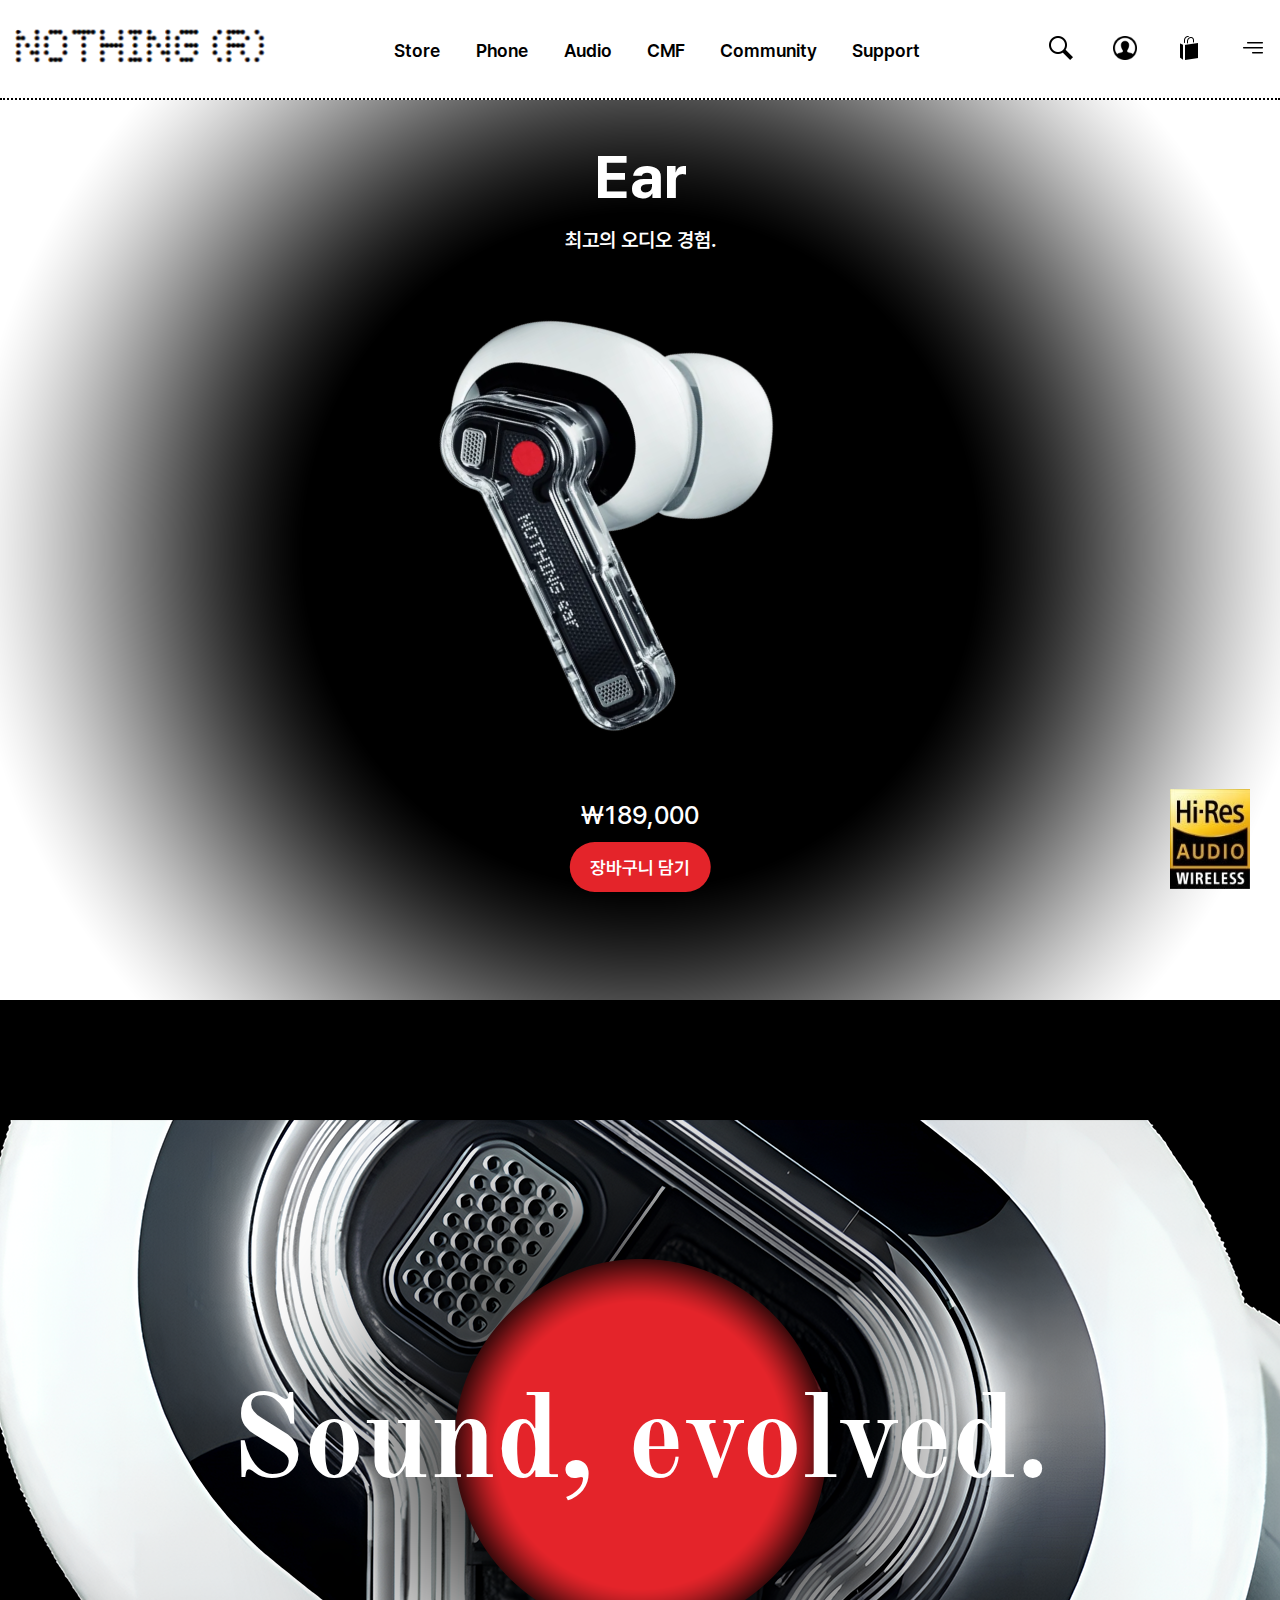
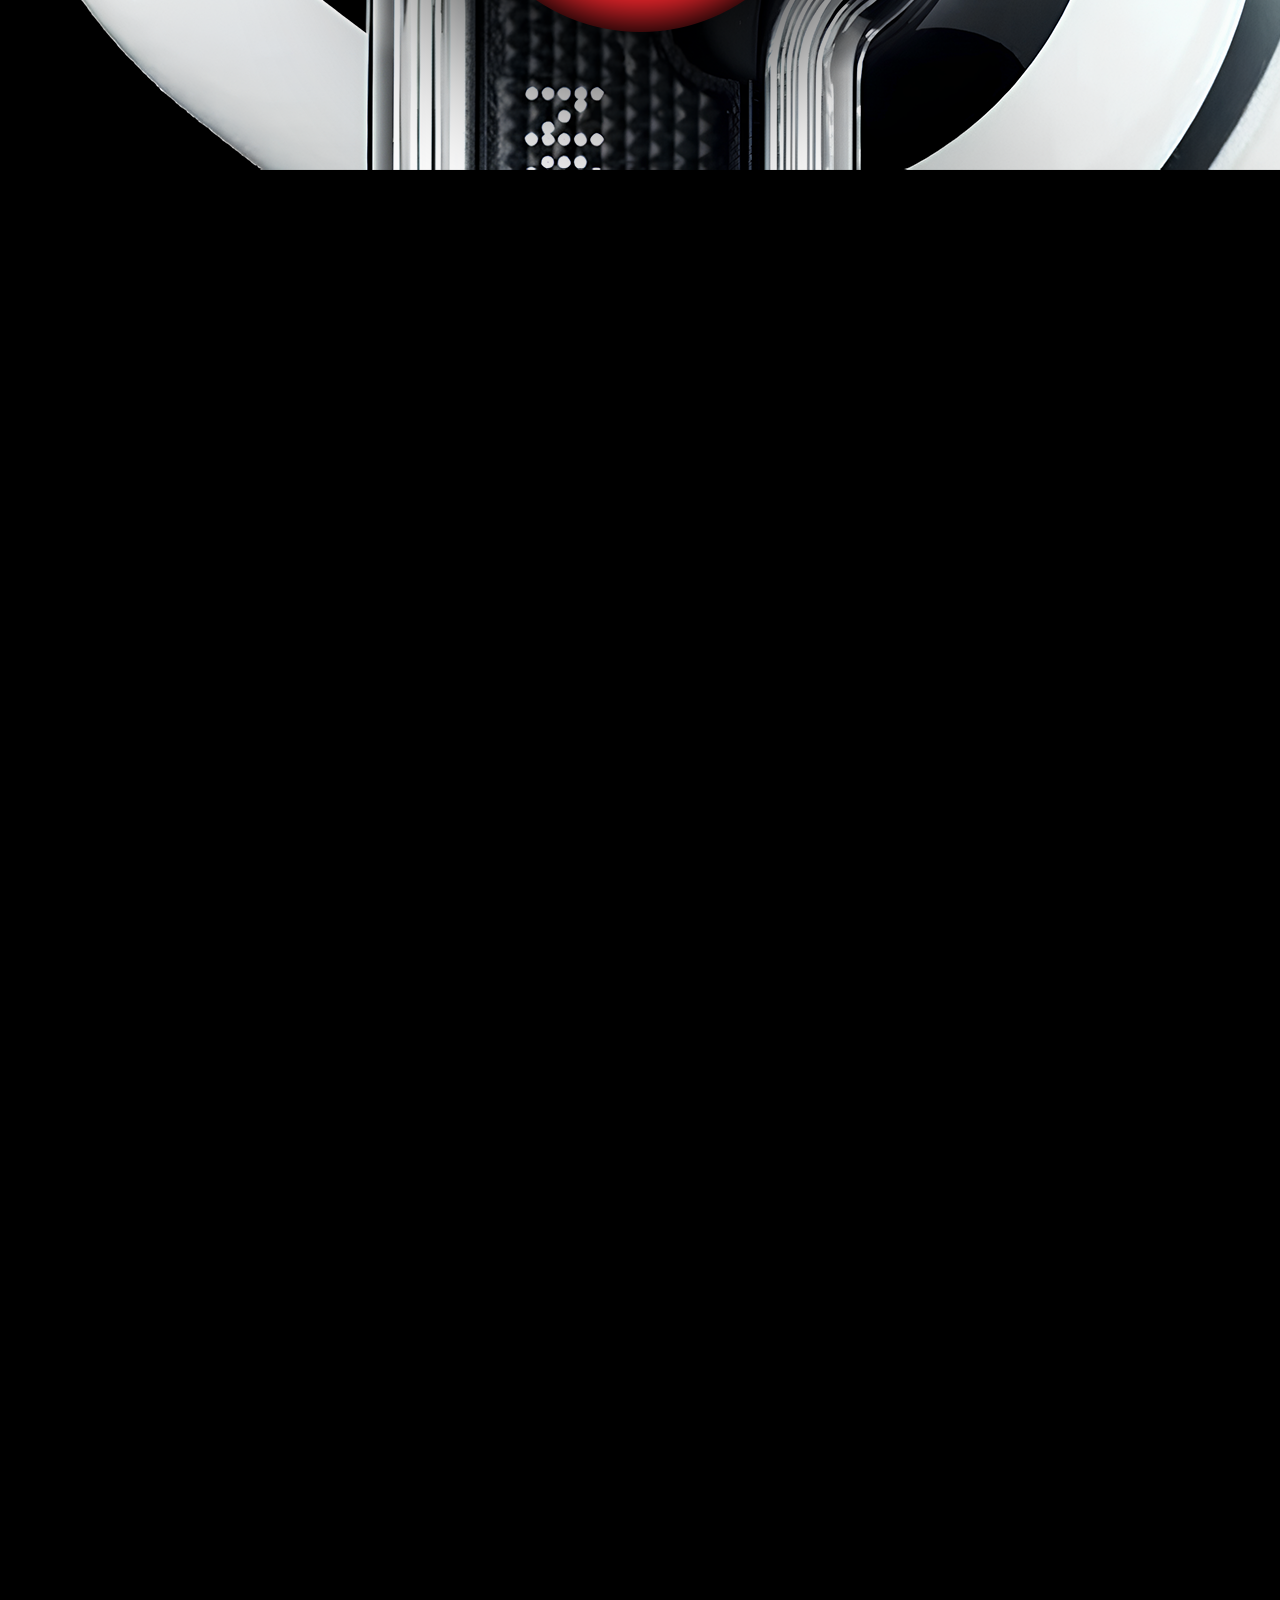
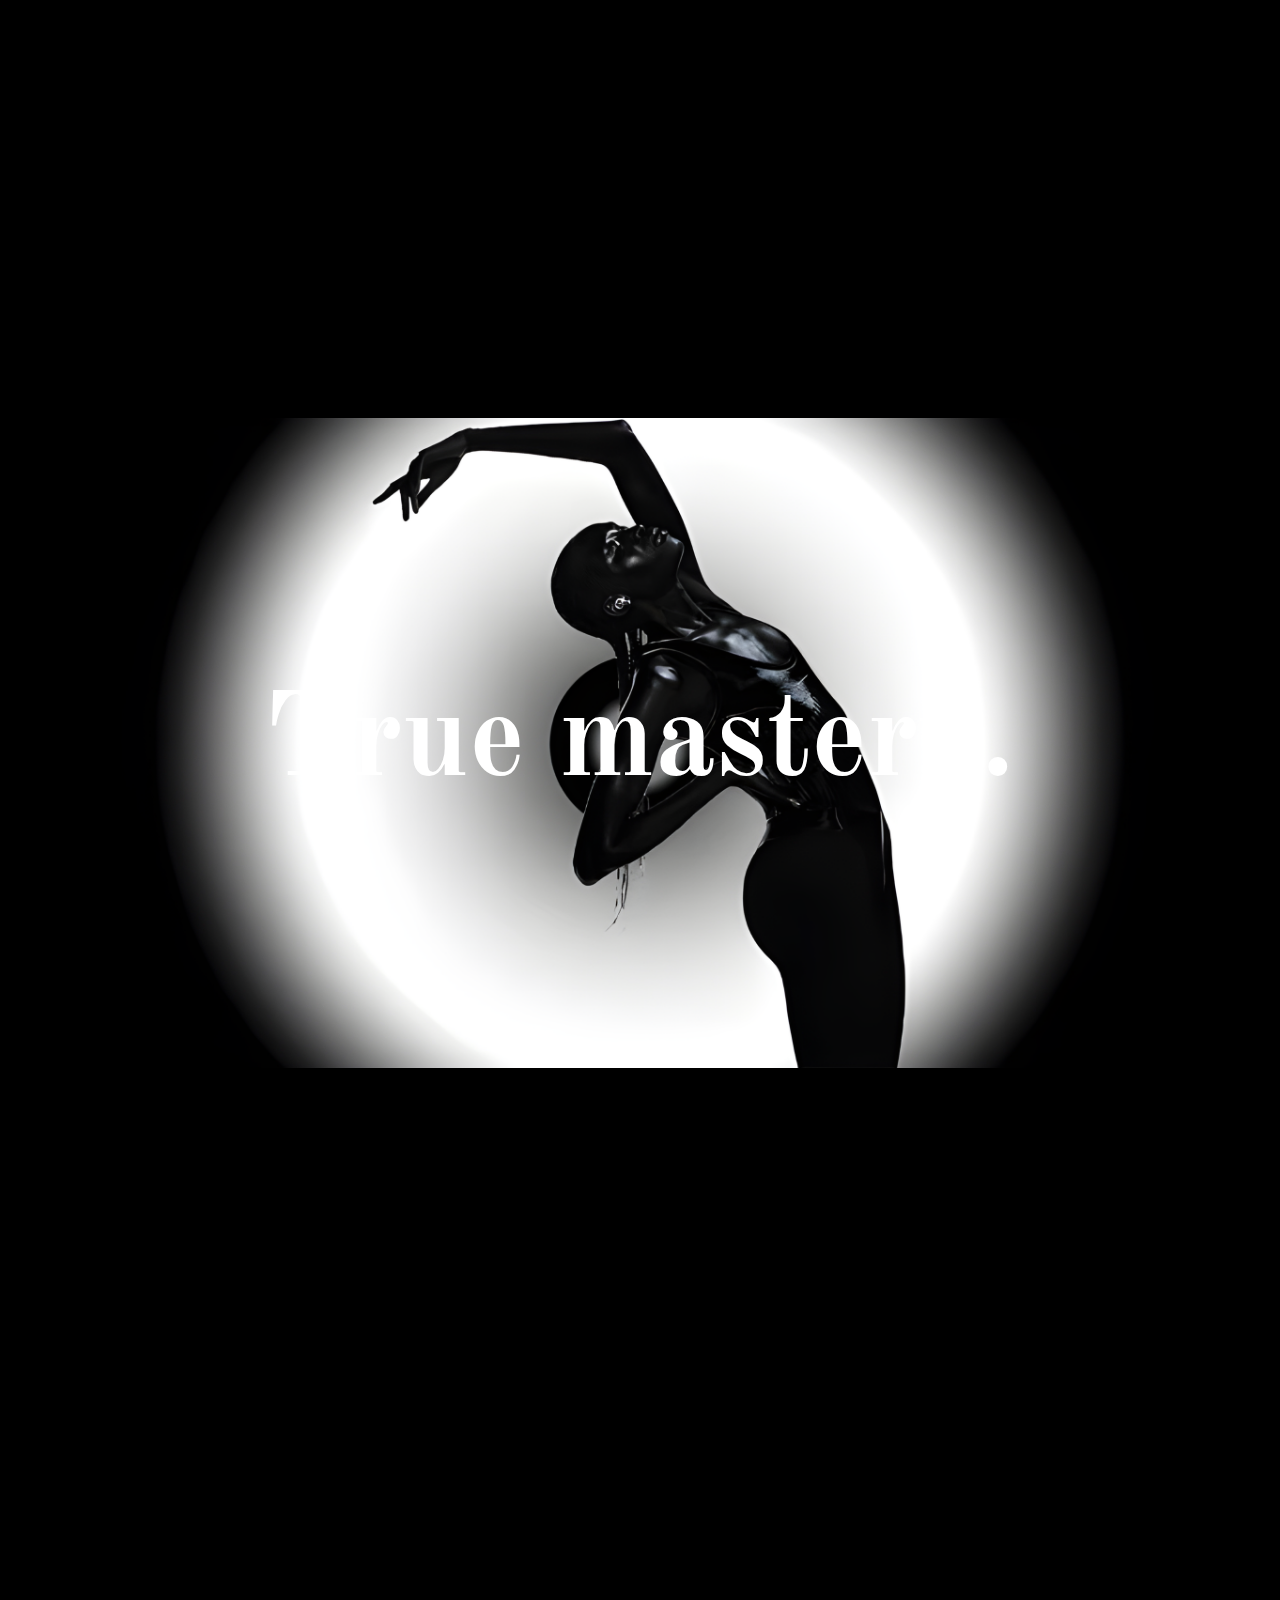
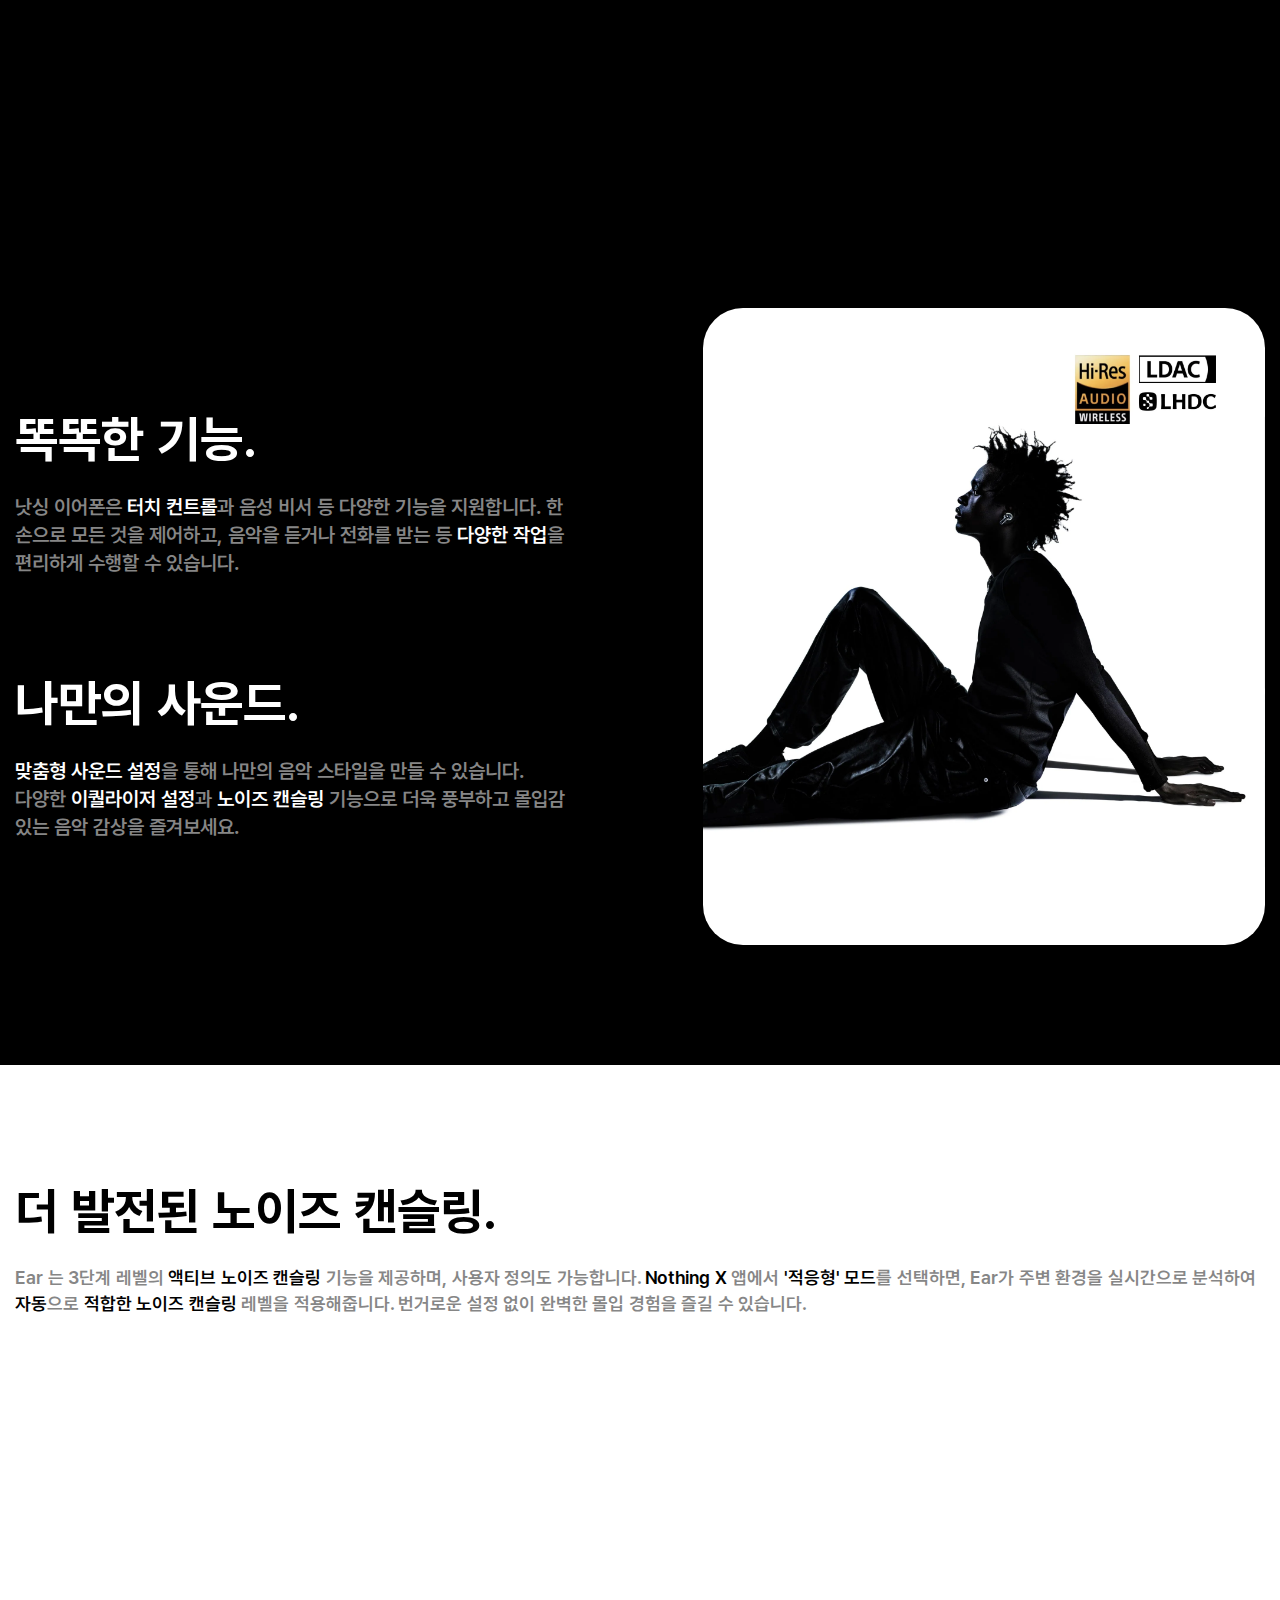
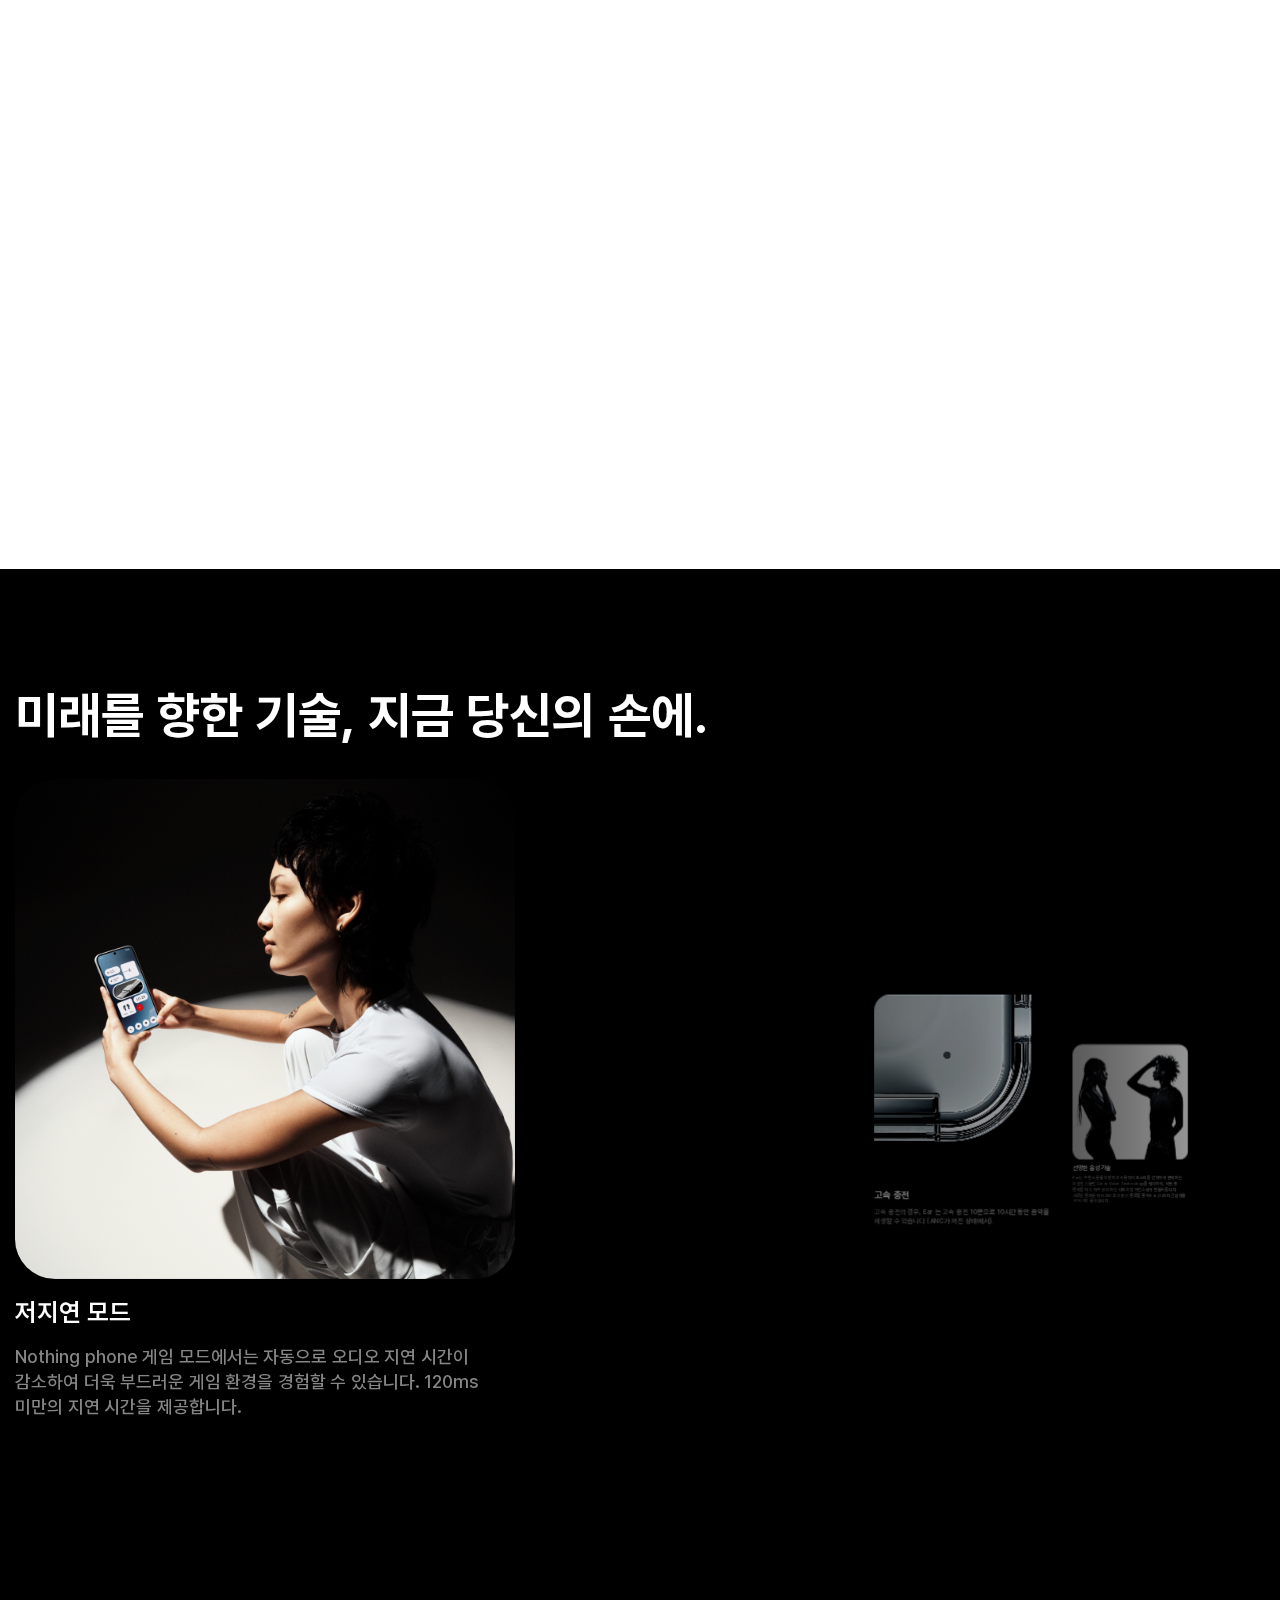
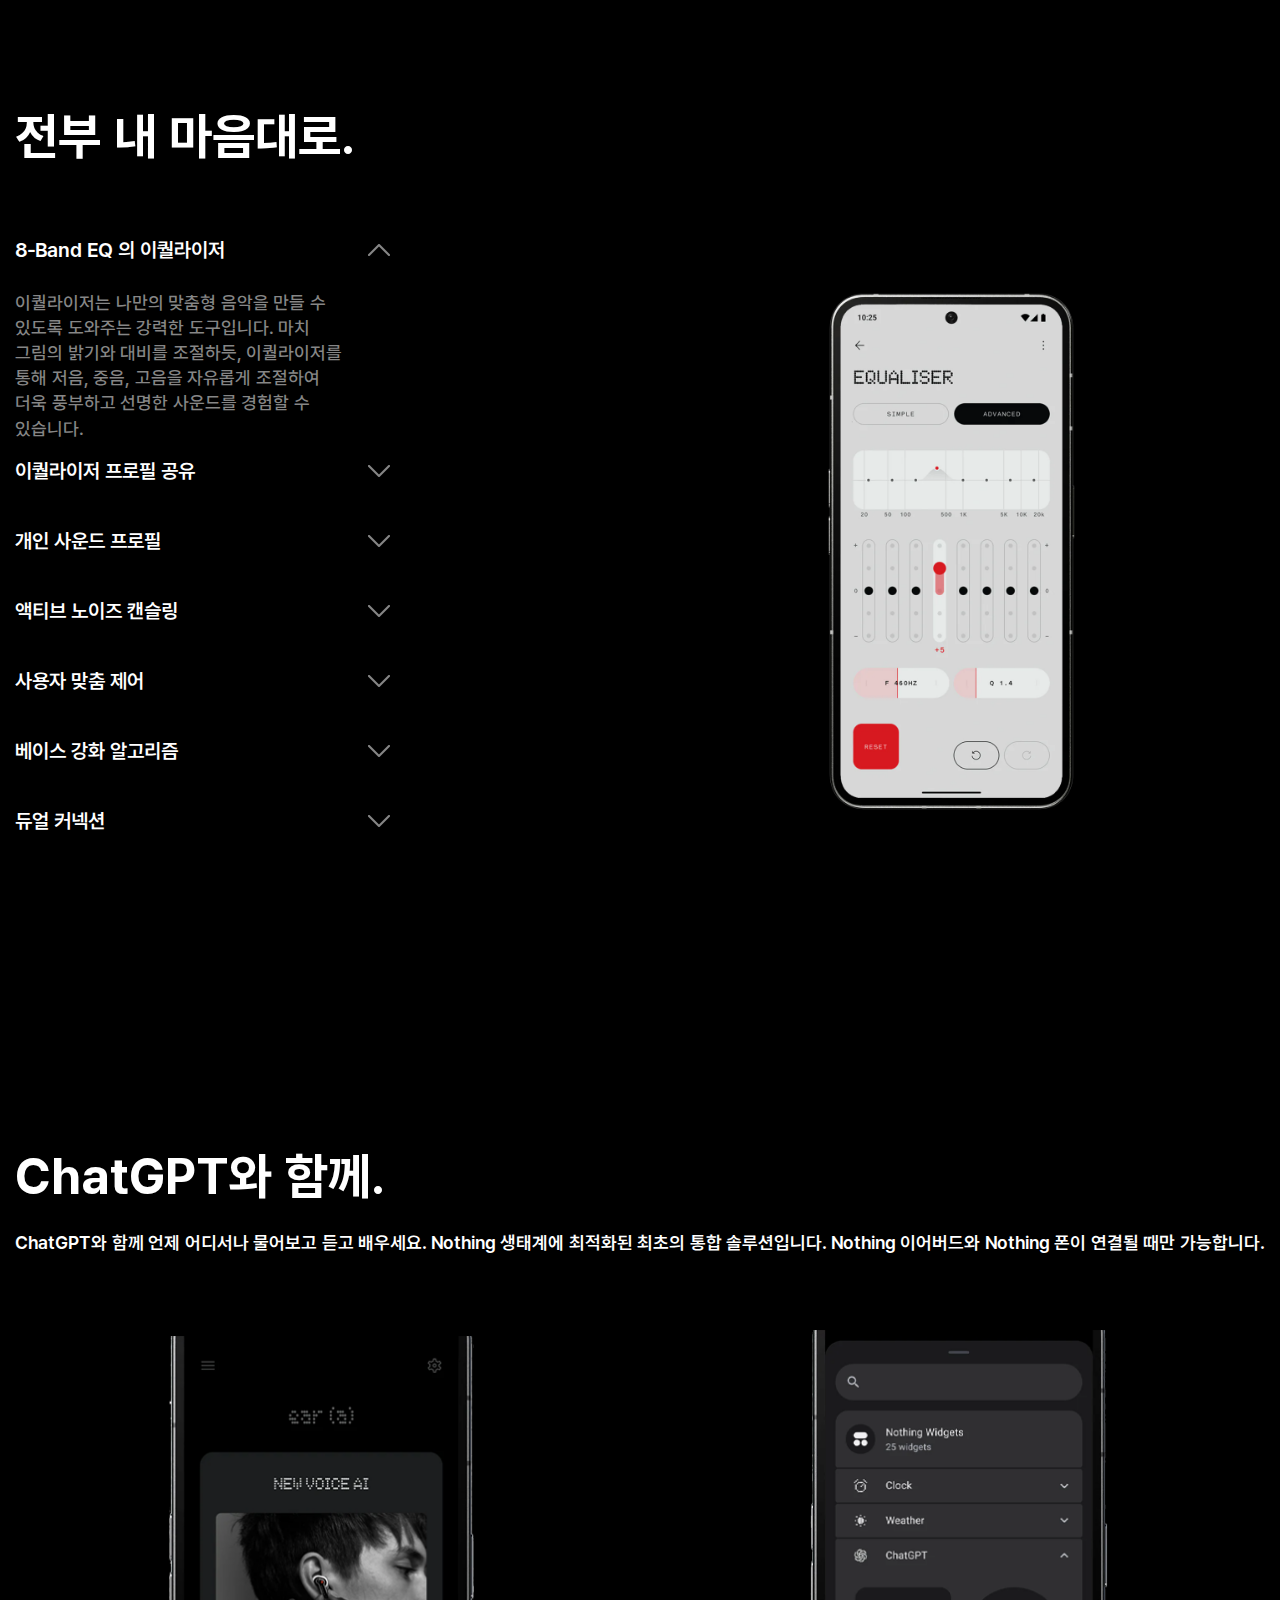
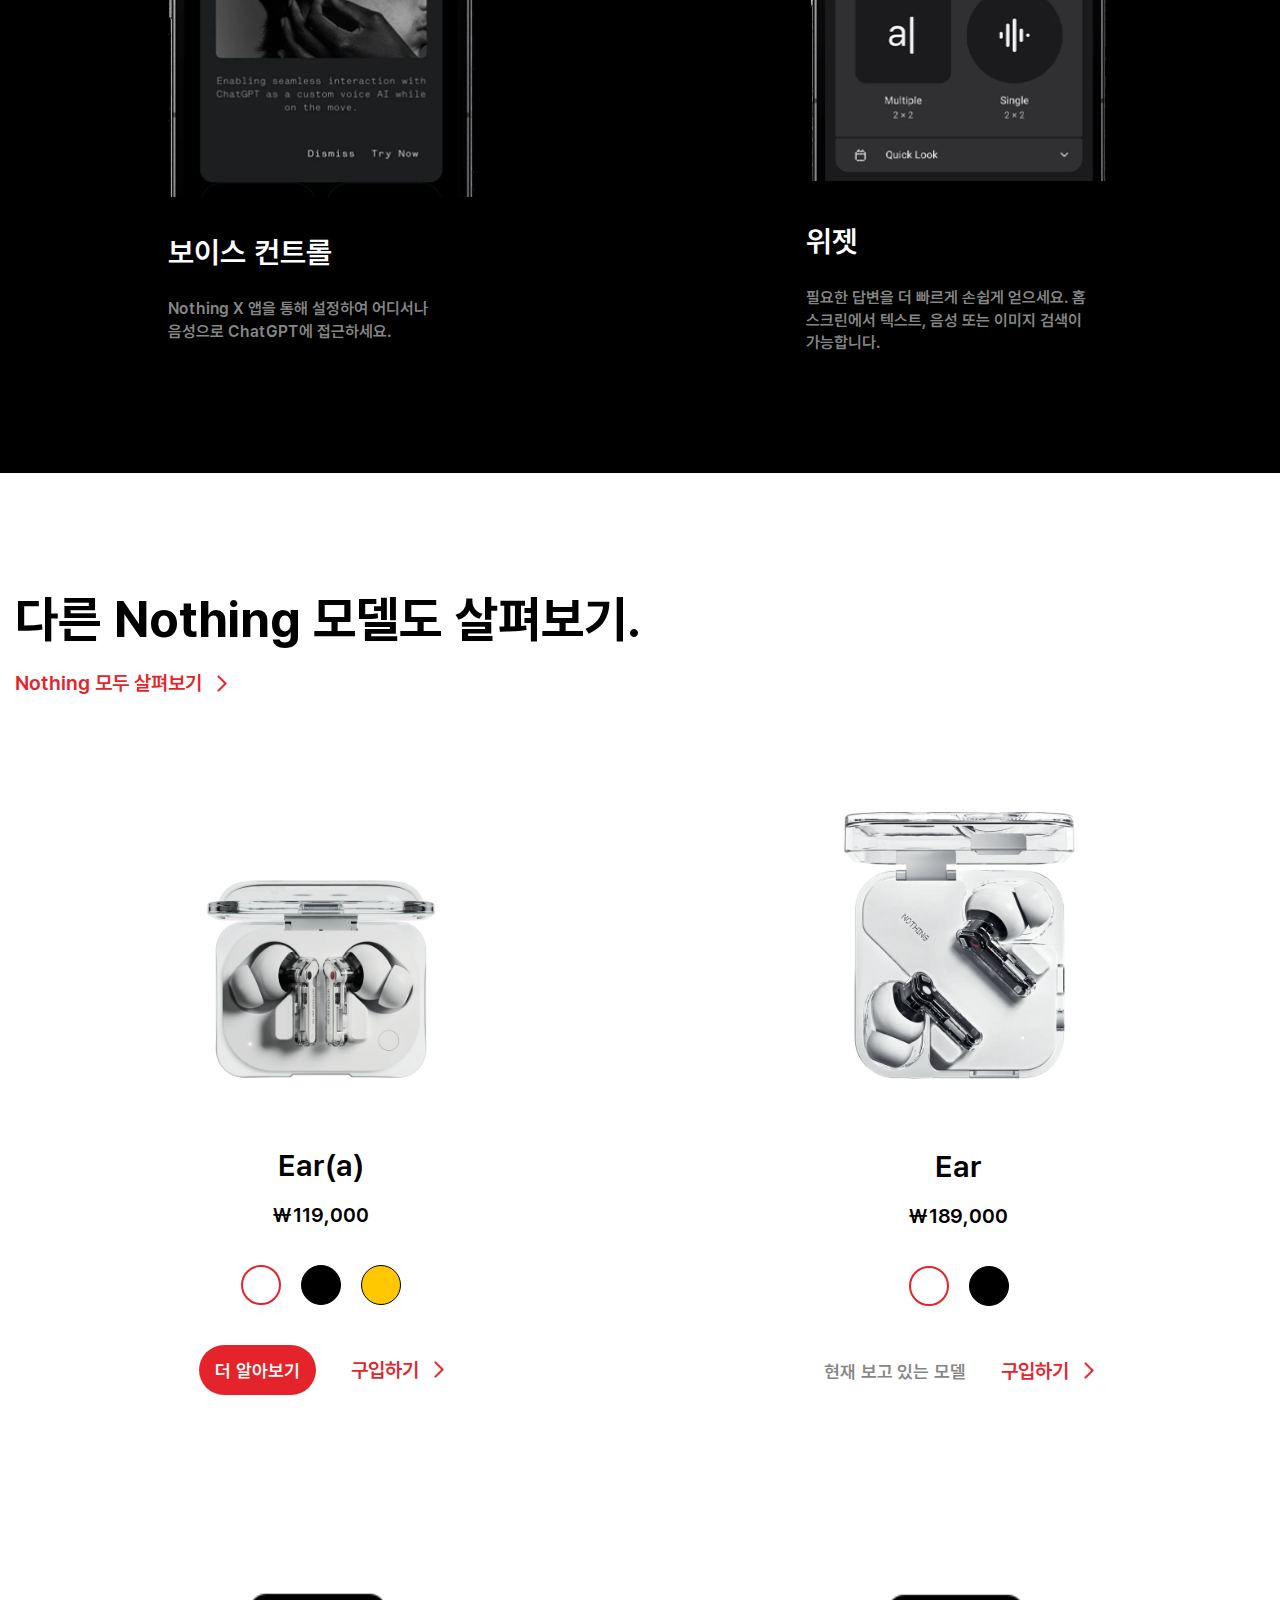
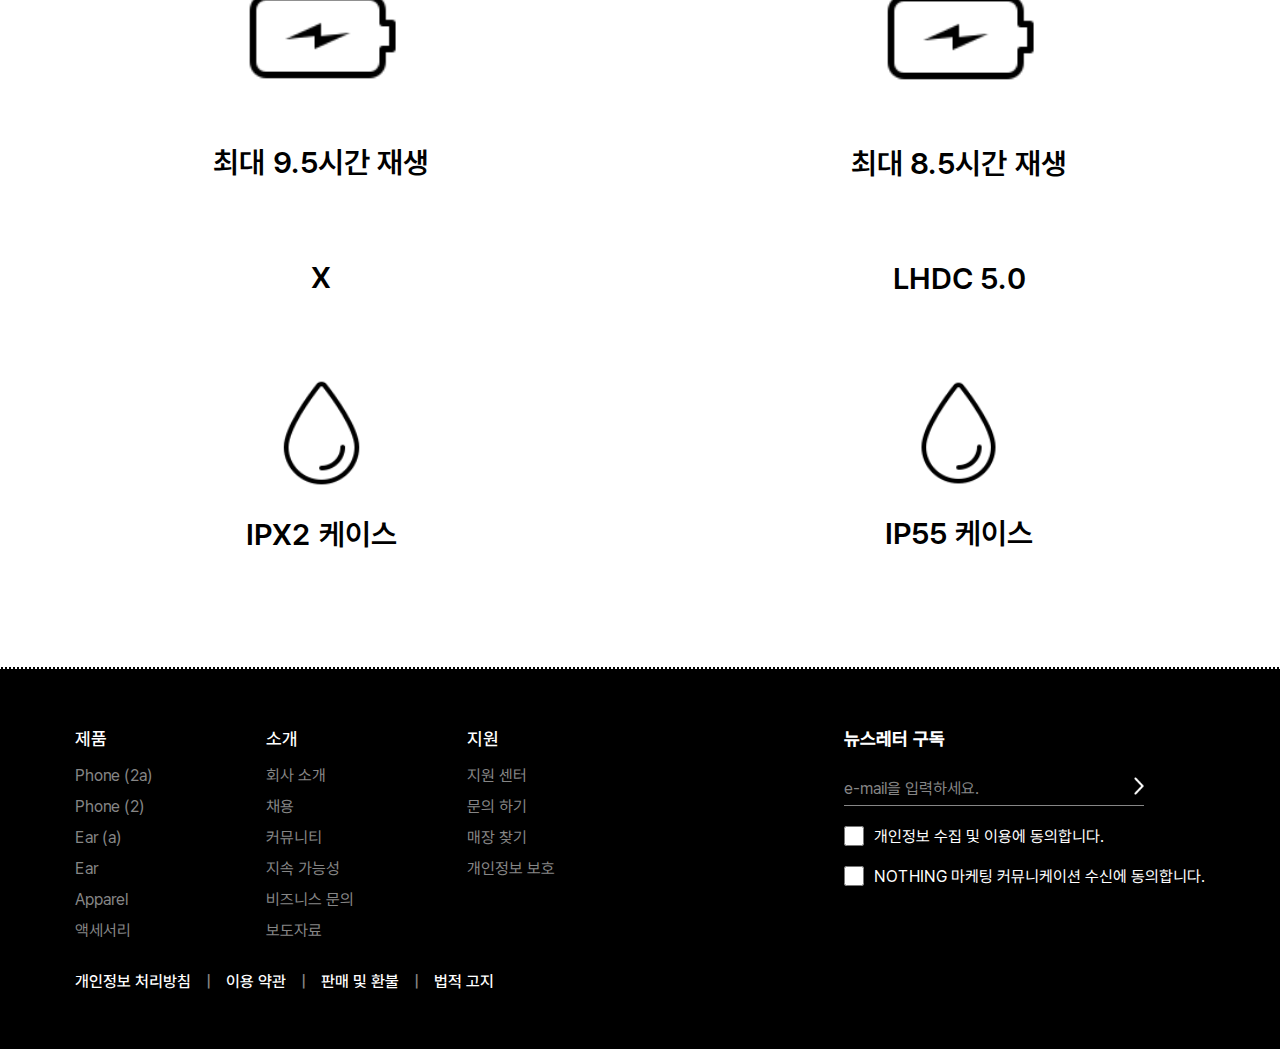
==== commit 45d8adf0: "08.26_09:44" ====
--- a/sub/index.html
+++ b/sub/index.html
@@ -4,7 +4,7 @@
 <head>
     <meta charset="UTF-8">
     <meta name="viewport" content="width=device-width, initial-scale=1.0">
-    <title>NOTHING리뉴얼(서브)</title>
+    <title>NOTHING(sub)</title>
     <link rel="stylesheet" href="css/style.css">
     <link rel="stylesheet" href="https://cdn.jsdelivr.net/npm/swiper@11/swiper-bundle.min.css" /><!-- swiper slide -->
 
--- a/sub/css/style.css
+++ b/sub/css/style.css
@@ -591,7 +591,7 @@
     background: url('../img/bg.01.webp') center center/ cover no-repeat;
     background-size: 70%;
 }
-.section08 .inner .item_wrap .right div.bg02.on {
+.section08 .inner .item_wrap .right div.bg02 {
     background: url('../img/bg.02.webp') center center/ cover no-repeat;
     background-size: 70%;
 }
@@ -1271,6 +1271,9 @@
 
 }
 @media screen and (max-width: 430px) {
+    .section07 {
+        display: block;
+    }
     .section09 .inner .item_wrap .item .text p {
         font-size: 14px;
     }
